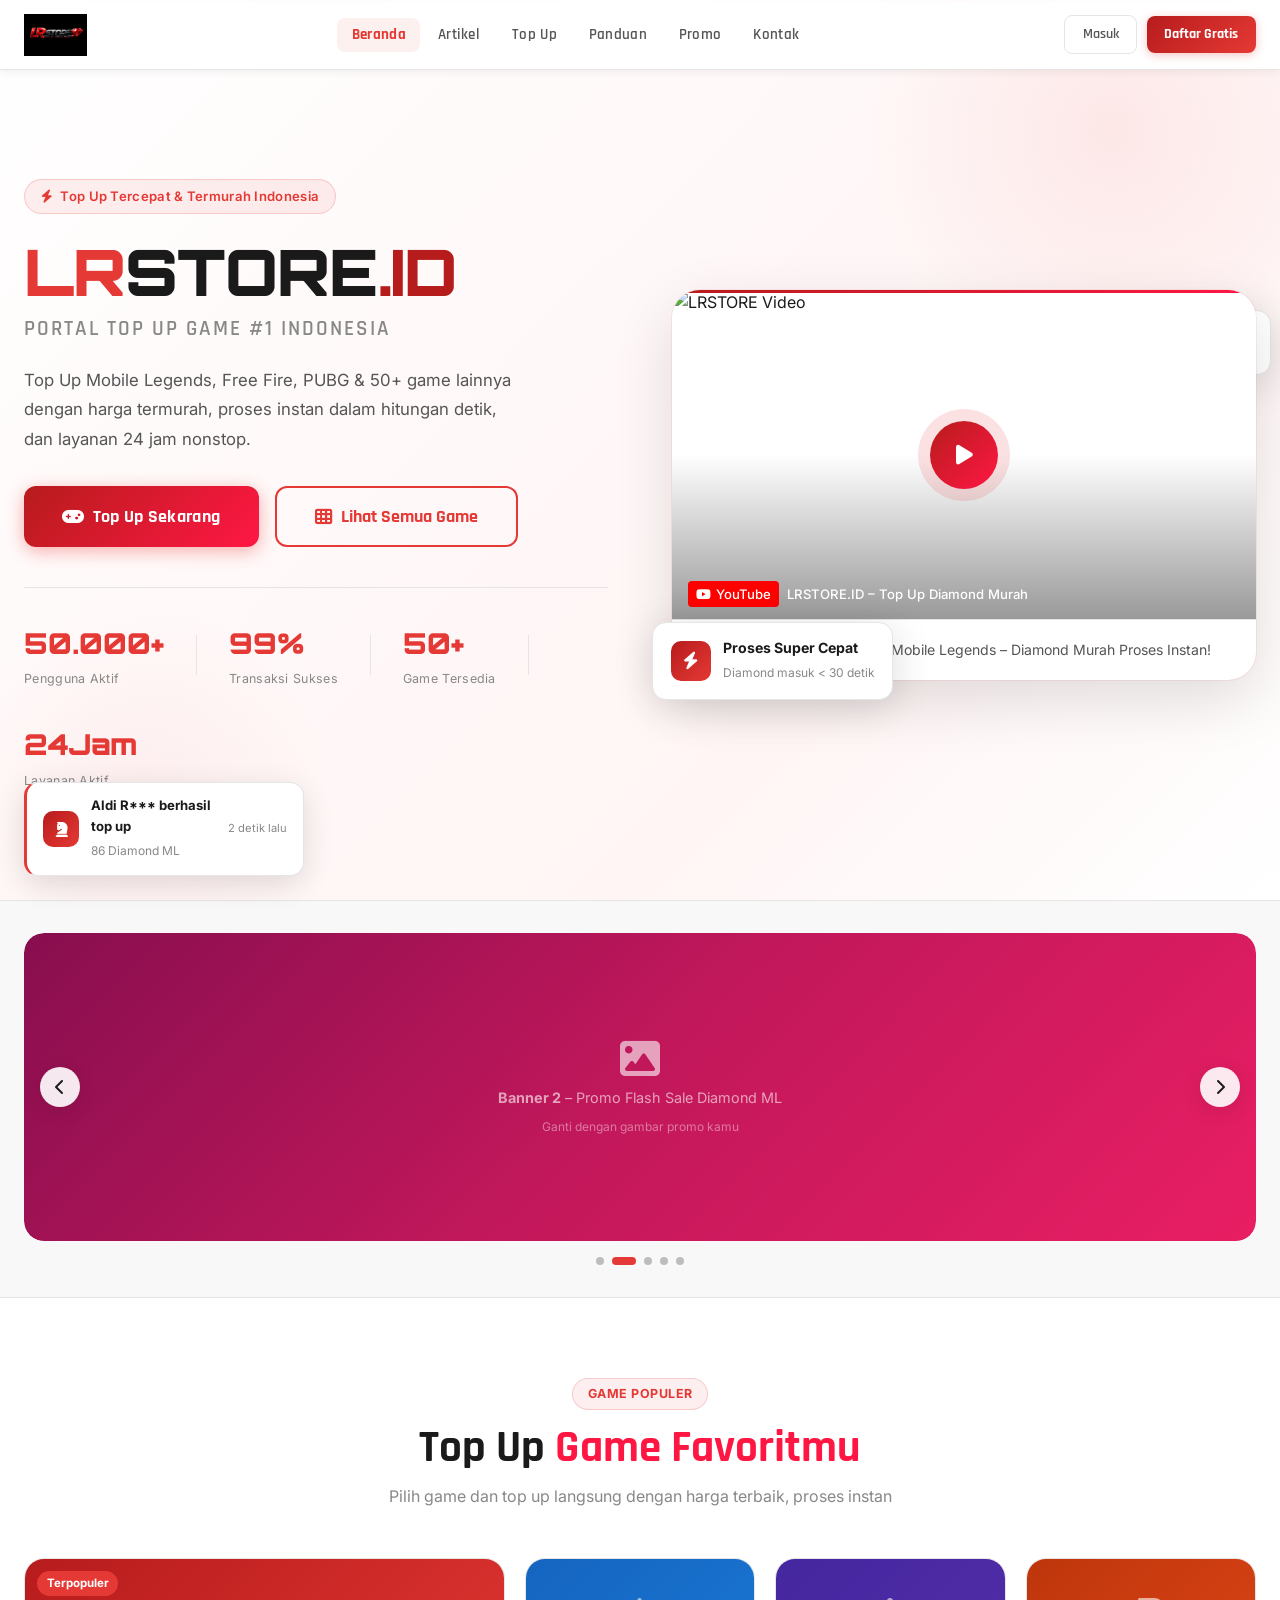
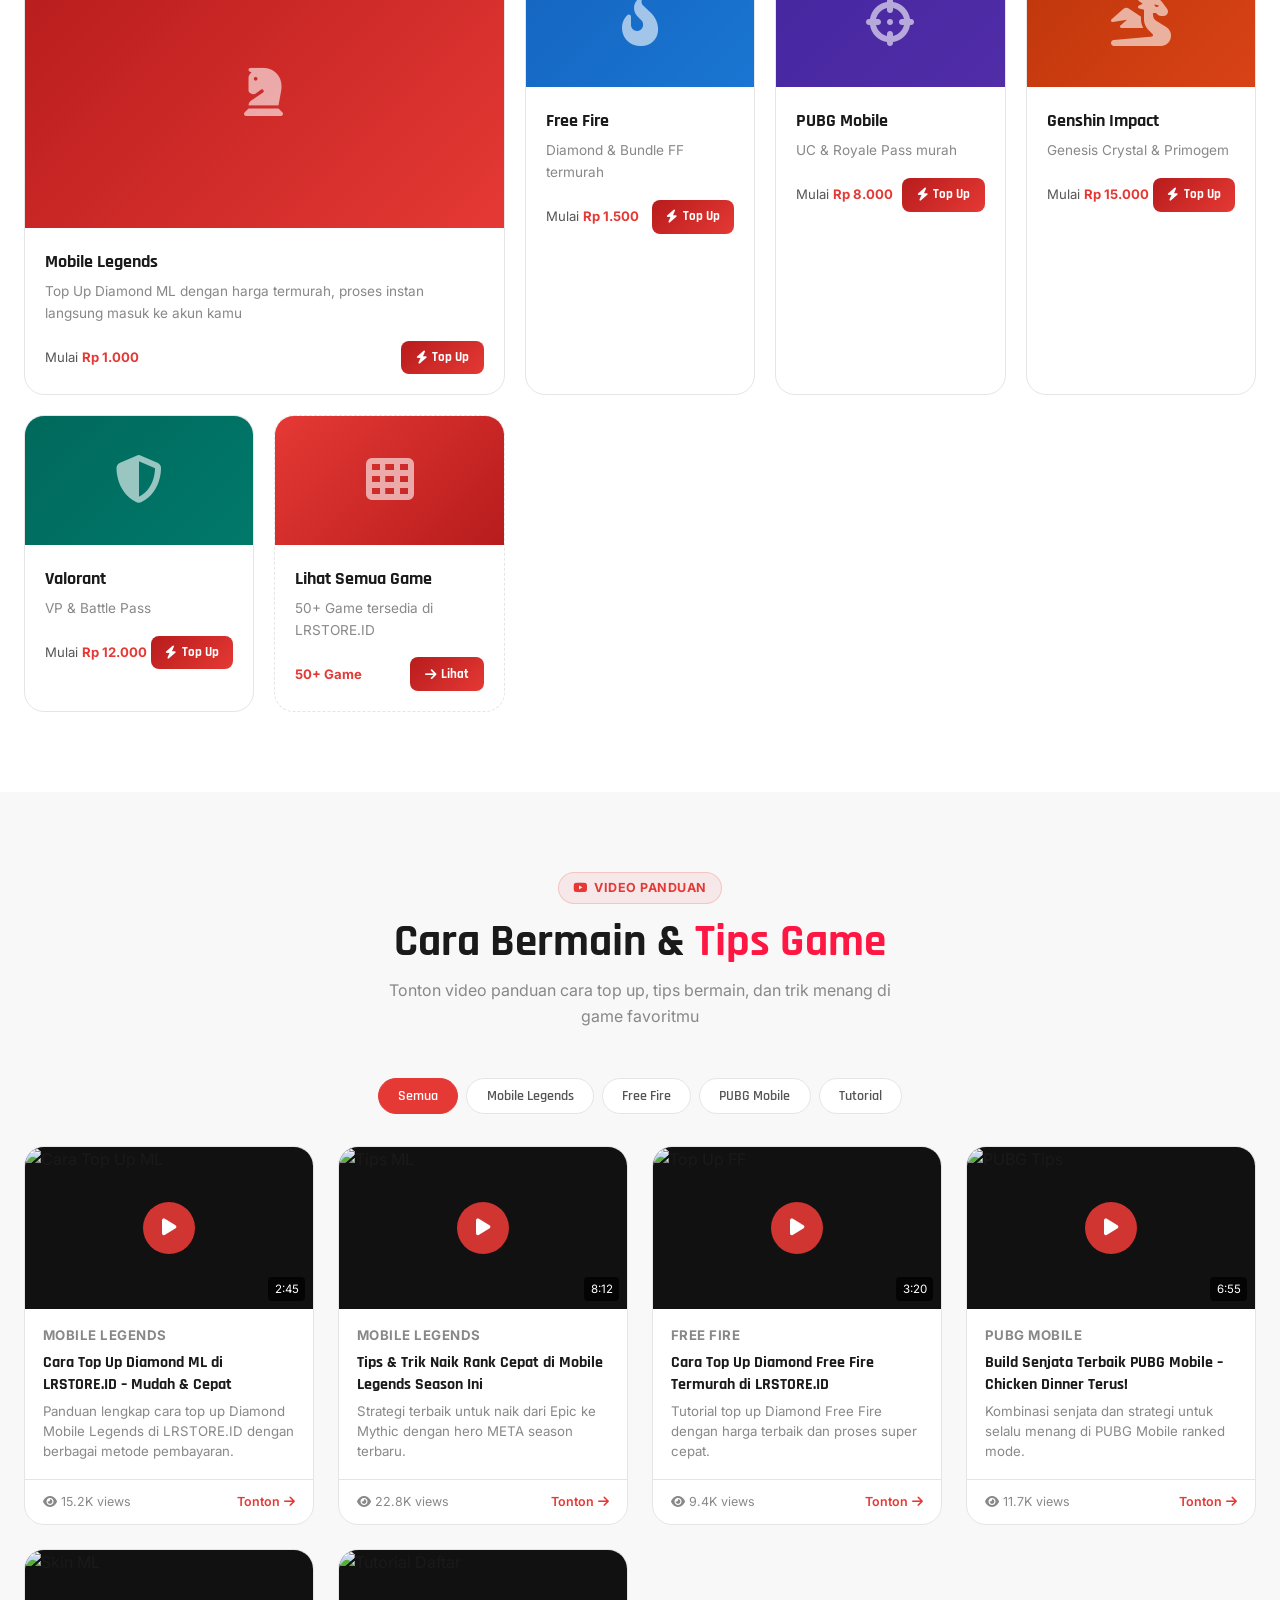
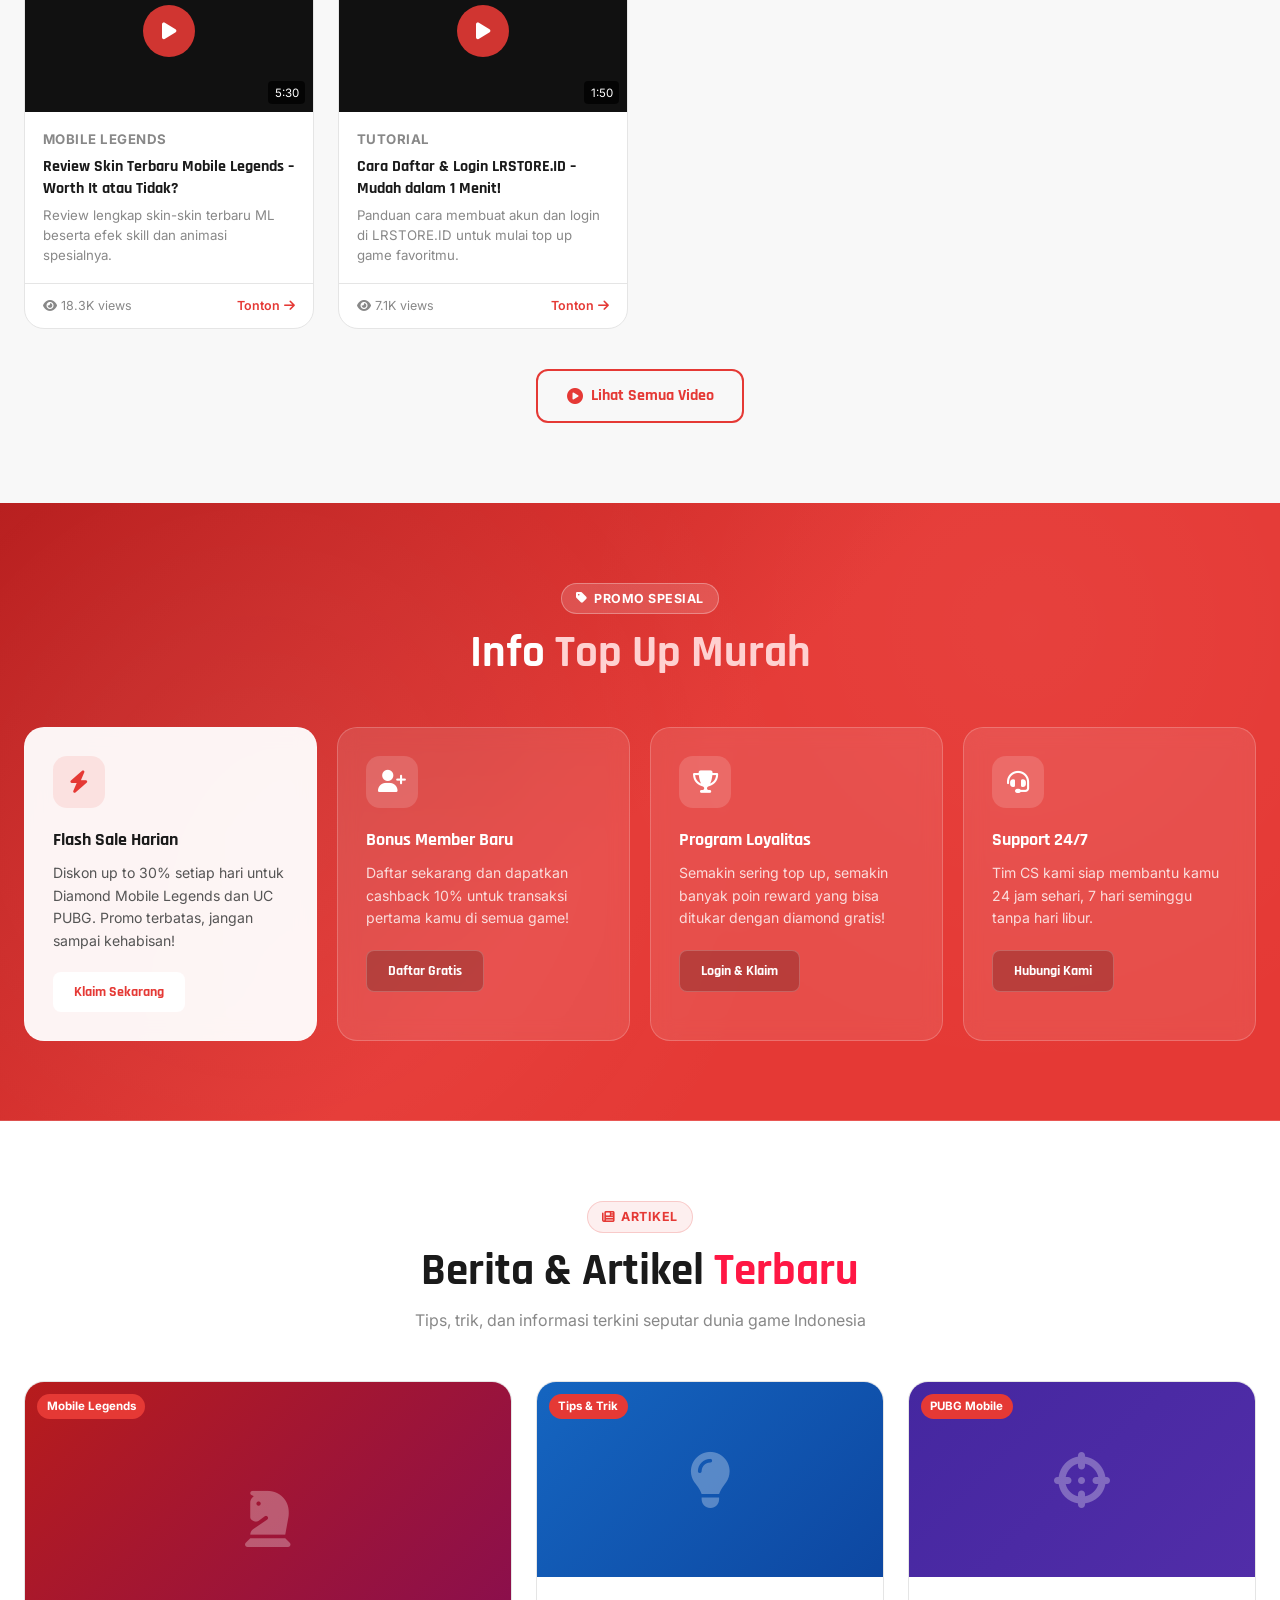
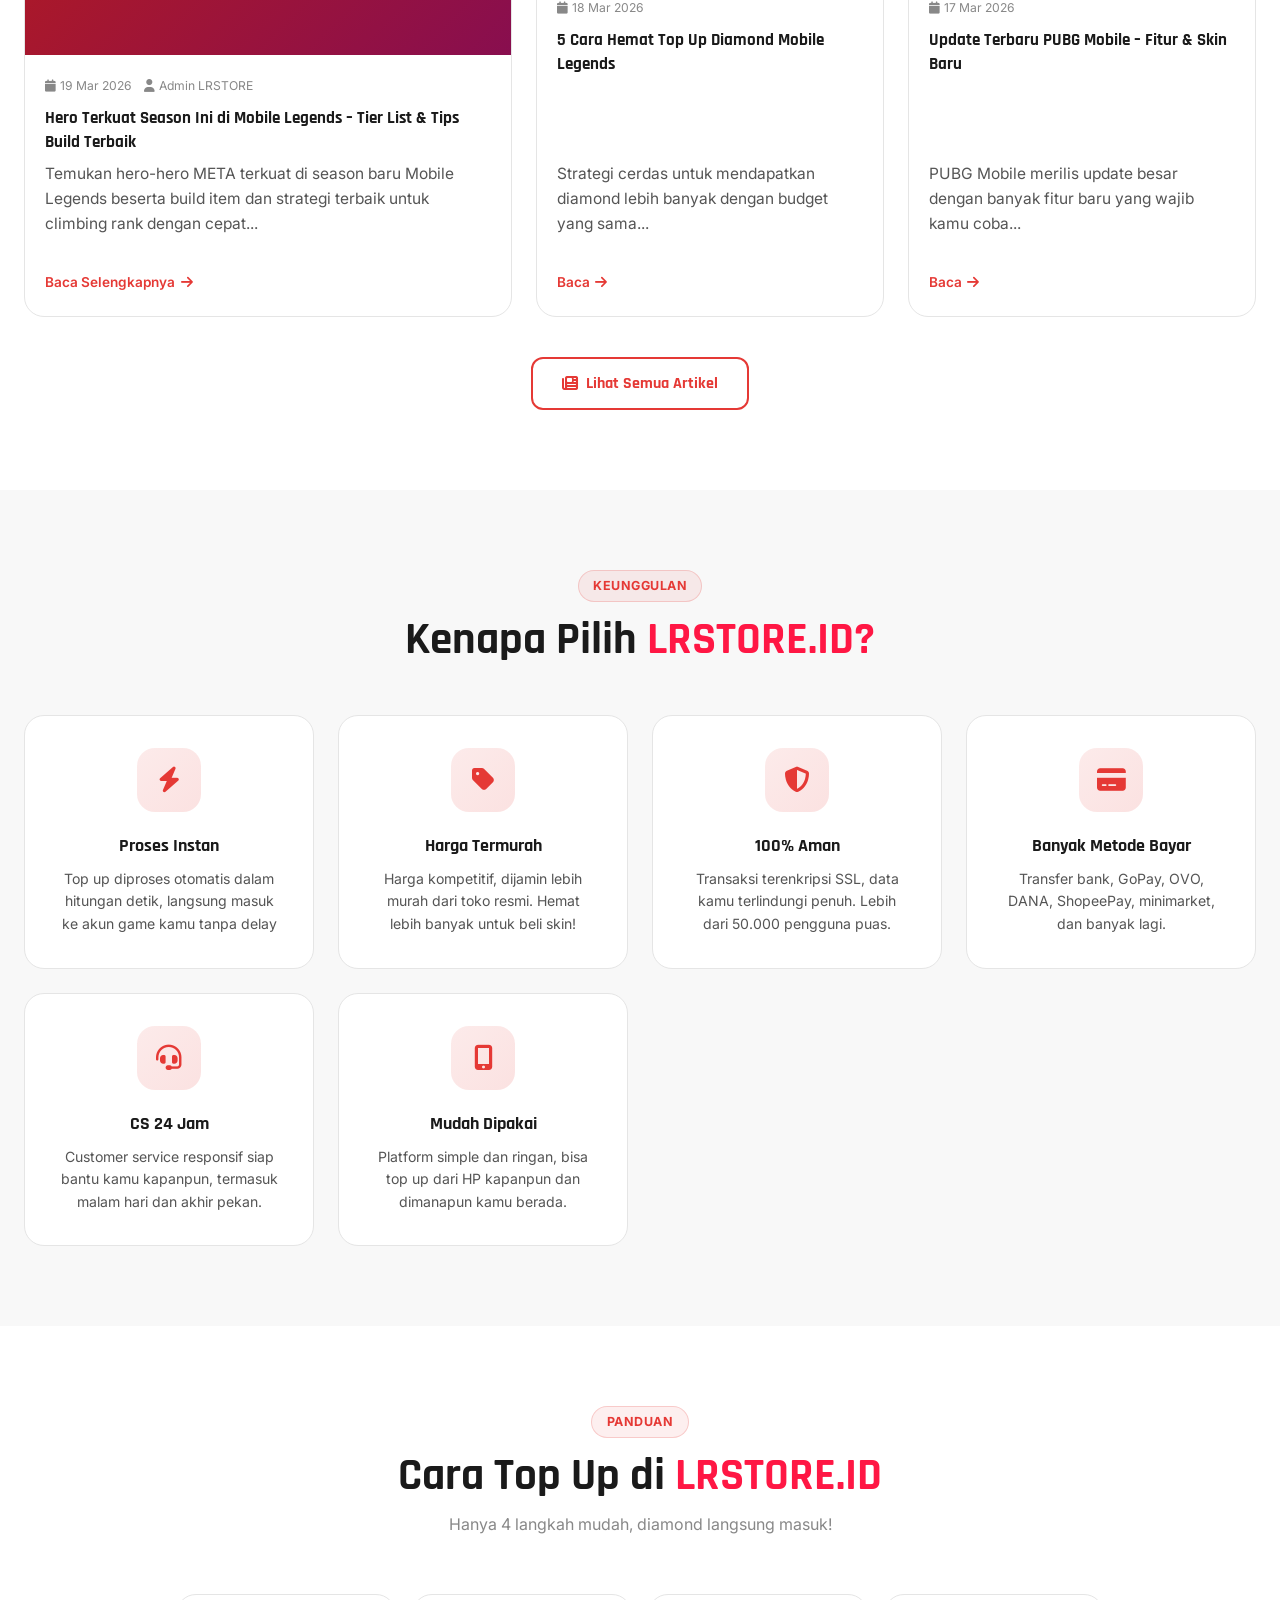
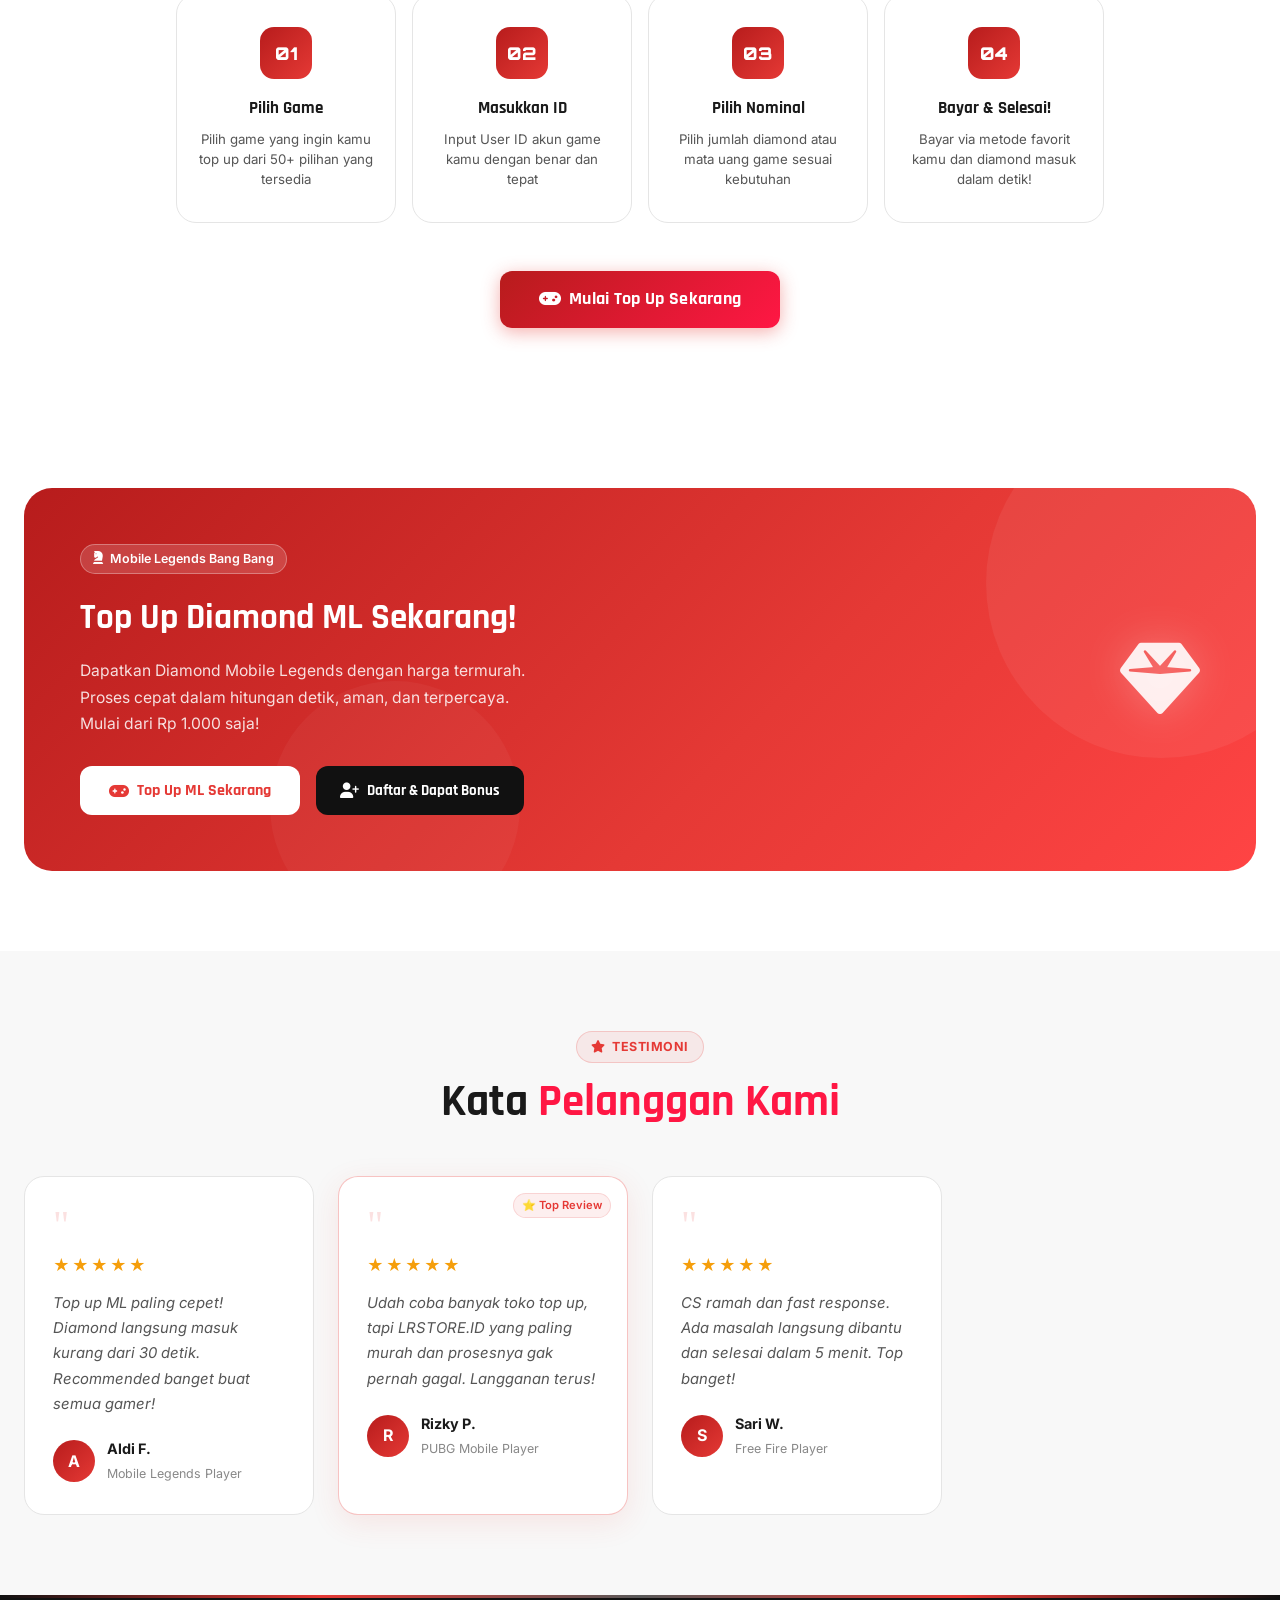
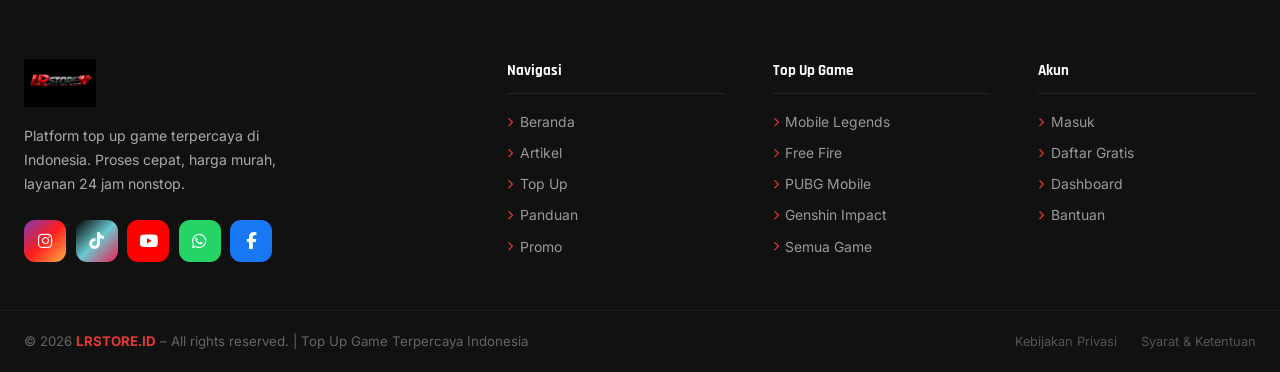
==== index.html @ e0db0e8f "Add files via upload" ====
<!DOCTYPE html>
<html lang="id">
<head>
<meta charset="UTF-8"/><meta name="viewport" content="width=device-width,initial-scale=1.0"/>
<title>LRSTORE.ID – Top Up Game Murah, Cepat & Terpercaya di Indonesia</title>
<meta name="description" content="LRSTORE.ID – Top Up Mobile Legends Diamond, Free Fire, PUBG Mobile harga termurah, proses instan 24 jam. Diamond ML mulai Rp 1.000!"/>
<meta name="keywords" content="top up game murah,top up mobile legends,diamond ml murah,lrstore.id,top up free fire,top up pubg"/>
<meta name="robots" content="index,follow"/>
<meta name="google-site-verification" content="google8bbe72a6cab720d9"/>
<meta property="og:title" content="LRSTORE.ID – Top Up Game Murah"/>
<meta property="og:description" content="Top Up Mobile Legends, Free Fire, PUBG Mobile harga termurah. Proses instan 24 jam!"/>
<meta property="og:image" content="assets/logo.png"/>
<link rel="icon" href="assets/logo.png"/>
<link rel="sitemap" type="application/xml" href="sitemap.xml"/>
<link rel="preconnect" href="https://fonts.googleapis.com"/>
<link rel="preconnect" href="https://fonts.gstatic.com" crossorigin/>
<link href="https://fonts.googleapis.com/css2?family=Rajdhani:wght@400;500;600;700&family=Orbitron:wght@400;700;900&family=Inter:wght@300;400;500;600&display=swap" rel="stylesheet"/>
<link rel="stylesheet" href="https://cdnjs.cloudflare.com/ajax/libs/font-awesome/6.5.0/css/all.min.css"/>
<link rel="stylesheet" href="css/style.css"/>
</head>
<body>

<!-- ===== NAVBAR ===== -->
<nav class="navbar" id="navbar">
<div class="nav-inner">
  <a href="index.html" class="nav-logo"><img src="assets/logo.png" alt="LRSTORE.ID"/></a>
  <ul class="nav-menu" id="navMenu">
    <li><a href="index.html" class="nav-link active">Beranda</a></li>
    <li><a href="artikel.html" class="nav-link">Artikel</a></li>
    <li><a href="topup.html" class="nav-link">Top Up</a></li>
    <li><a href="panduan.html" class="nav-link">Panduan</a></li>
    <li><a href="#promo" class="nav-link">Promo</a></li>
    <li><a href="#kontak" class="nav-link">Kontak</a></li>
  </ul>
  <div class="nav-actions">
    <a href="https://lrstore.id/id/sign-in" target="_blank" class="btn-nav-login">Masuk</a>
    <a href="https://lrstore.id/id/sign-up" target="_blank" class="btn-nav-reg">Daftar Gratis</a>
  </div>
  <button class="hamburger" id="hamburger" aria-label="Menu"><span></span><span></span><span></span></button>
</div>
</nav>

<!-- ===== HERO ===== -->
<section class="hero" id="hero">
<div class="hero-decor">
  <div class="hero-decor-circle1"></div>
  <div class="hero-decor-circle2"></div>
  <div class="hero-decor-line"></div>
  <div id="heroParticles" style="position:absolute;inset:0;pointer-events:none"></div>
</div>
<div class="hero-grid">
  <div class="hero-content">
    <div class="hero-badge"><i class="fas fa-bolt"></i> Top Up Tercepat & Termurah Indonesia</div>
    <h1 class="hero-title">
      <span class="brand-red">LR</span>STORE<span class="brand-dot">.ID</span>
    </h1>
    <p class="hero-subtitle">PORTAL TOP UP GAME #1 INDONESIA</p>
    <p class="hero-desc">Top Up Mobile Legends, Free Fire, PUBG & 50+ game lainnya dengan harga termurah, proses instan dalam hitungan detik, dan layanan 24 jam nonstop.</p>
    <div class="hero-cta">
      <a href="https://lrstore.id/id/mobile-legends" target="_blank" class="btn-red lg"><i class="fas fa-gamepad"></i> Top Up Sekarang</a>
      <a href="topup.html" class="btn-outline-red lg"><i class="fas fa-th"></i> Lihat Semua Game</a>
    </div>
    <div class="hero-stats">
      <div class="stat-item">
        <div><span class="stat-num" data-count="50000">0</span><span class="stat-suf">+</span></div>
        <span class="stat-label">Pengguna Aktif</span>
      </div>
      <div class="stat-div"></div>
      <div class="stat-item">
        <div><span class="stat-num" data-count="99">0</span><span class="stat-suf">%</span></div>
        <span class="stat-label">Transaksi Sukses</span>
      </div>
      <div class="stat-div"></div>
      <div class="stat-item">
        <div><span class="stat-num" data-count="50">0</span><span class="stat-suf">+</span></div>
        <span class="stat-label">Game Tersedia</span>
      </div>
      <div class="stat-div"></div>
      <div class="stat-item">
        <div><span class="stat-num" data-count="24">0</span><span class="stat-suf">Jam</span></div>
        <span class="stat-label">Layanan Aktif</span>
      </div>
    </div>
  </div>
  <div class="hero-visual">
    <div class="hero-float-card2">
      <div class="hfc2-dot"></div>
      <div class="hfc2-text">Server Online <span>Proses Instan</span></div>
    </div>
    <div class="video-card">
      <div class="video-wrap">
        <div id="heroVideoThumb" onclick="playHeroVideo()" style="position:relative;width:100%;height:100%">
          <img src="https://img.youtube.com/vi/fSYM86QaZZY/maxresdefault.jpg" alt="LRSTORE Video" style="width:100%;height:100%;object-fit:cover"/>
          <div class="video-overlay"></div>
          <div class="play-btn"><i class="fas fa-play"></i></div>
          <div class="video-bottom-bar">
            <span class="video-yt-badge"><i class="fab fa-youtube"></i> YouTube</span>
            <span>LRSTORE.ID – Top Up Diamond Murah</span>
          </div>
        </div>
        <div id="heroVideoFrame" style="display:none"></div>
      </div>
      <div class="video-meta">
        <span class="video-game-tag"><i class="fas fa-fire"></i> Highlight</span>
        <p>Promo Top Up Mobile Legends – Diamond Murah Proses Instan!</p>
      </div>
    </div>
    <div class="hero-float-card">
      <div class="hfc-icon"><i class="fas fa-bolt"></i></div>
      <div class="hfc-text"><strong>Proses Super Cepat</strong><span>Diamond masuk &lt; 30 detik</span></div>
    </div>
  </div>
</div>
</section>

<!-- ===== BANNER SLIDER ===== -->
<section class="banner-slider-section">
<div class="container">
  <div class="banner-slider" style="position:relative">
    <div class="banner-track" id="bannerTrack">
      <div class="banner-slide" style="background:linear-gradient(135deg,#b71c1c,#e53935,#ff5252)">
        <div class="banner-placeholder">
          <i class="fas fa-image"></i>
          <p><strong>Banner 1</strong> – Letakkan file banner1.jpg di folder assets/</p>
          <small>Contoh: &lt;img src="assets/banner1.jpg" class="banner-slide-img"&gt;</small>
        </div>
      </div>
      <div class="banner-slide" style="background:linear-gradient(135deg,#880e4f,#c2185b,#e91e63)">
        <div class="banner-placeholder">
          <i class="fas fa-image"></i>
          <p><strong>Banner 2</strong> – Promo Flash Sale Diamond ML</p>
          <small>Ganti dengan gambar promo kamu</small>
        </div>
      </div>
      <div class="banner-slide" style="background:linear-gradient(135deg,#4a148c,#7b1fa2)">
        <div class="banner-placeholder">
          <i class="fas fa-image"></i>
          <p><strong>Banner 3</strong> – Event Special PUBG Mobile</p>
          <small>Ganti dengan gambar event kamu</small>
        </div>
      </div>
      <div class="banner-slide" style="background:linear-gradient(135deg,#bf360c,#e64a19)">
        <div class="banner-placeholder">
          <i class="fas fa-image"></i>
          <p><strong>Banner 4</strong> – Top Up Free Fire Murah</p>
          <small>Ganti dengan gambar banner kamu</small>
        </div>
      </div>
      <div class="banner-slide" style="background:linear-gradient(135deg,#1a237e,#283593)">
        <div class="banner-placeholder">
          <i class="fas fa-image"></i>
          <p><strong>Banner 5</strong> – Bonus Member Baru</p>
          <small>Ganti dengan gambar banner kamu</small>
        </div>
      </div>
    </div>
    <button class="banner-arrow prev" id="bannerPrev"><i class="fas fa-chevron-left"></i></button>
    <button class="banner-arrow next" id="bannerNext"><i class="fas fa-chevron-right"></i></button>
  </div>
  <div class="banner-dots">
    <div class="banner-dot active"></div>
    <div class="banner-dot"></div>
    <div class="banner-dot"></div>
    <div class="banner-dot"></div>
    <div class="banner-dot"></div>
  </div>
</div>
</section>

<!-- ===== GAMES ===== -->
<section class="games-section" id="games">
<div class="container">
  <div class="section-header">
    <span class="section-tag">Game Populer</span>
    <h2 class="section-title">Top Up <span class="red-text">Game Favoritmu</span></h2>
    <p class="section-desc">Pilih game dan top up langsung dengan harga terbaik, proses instan</p>
  </div>
  <div class="games-grid">
    <a href="https://lrstore.id/id/mobile-legends" target="_blank" class="game-card featured reveal">
      <div class="gc-img" style="background:linear-gradient(135deg,#b71c1c,#e53935)"><div class="gc-icon"><i class="fas fa-chess-knight"></i></div><div class="gc-badge">Terpopuler</div></div>
      <div class="gc-body"><h3>Mobile Legends</h3><p>Top Up Diamond ML dengan harga termurah, proses instan langsung masuk ke akun kamu</p>
      <div class="gc-cta"><span class="gc-price">Mulai <strong>Rp 1.000</strong></span><span class="gc-btn"><i class="fas fa-bolt"></i> Top Up</span></div></div>
    </a>
    <a href="https://lrstore.id/id" target="_blank" class="game-card reveal">
      <div class="gc-img" style="background:linear-gradient(135deg,#1565c0,#1976d2)"><div class="gc-icon"><i class="fas fa-fire-flame-curved"></i></div></div>
      <div class="gc-body"><h3>Free Fire</h3><p>Diamond & Bundle FF termurah</p>
      <div class="gc-cta"><span class="gc-price">Mulai <strong>Rp 1.500</strong></span><span class="gc-btn"><i class="fas fa-bolt"></i> Top Up</span></div></div>
    </a>
    <a href="https://lrstore.id/id" target="_blank" class="game-card reveal">
      <div class="gc-img" style="background:linear-gradient(135deg,#4527a0,#512da8)"><div class="gc-icon"><i class="fas fa-crosshairs"></i></div></div>
      <div class="gc-body"><h3>PUBG Mobile</h3><p>UC & Royale Pass murah</p>
      <div class="gc-cta"><span class="gc-price">Mulai <strong>Rp 8.000</strong></span><span class="gc-btn"><i class="fas fa-bolt"></i> Top Up</span></div></div>
    </a>
    <a href="https://lrstore.id/id" target="_blank" class="game-card reveal">
      <div class="gc-img" style="background:linear-gradient(135deg,#bf360c,#d84315)"><div class="gc-icon"><i class="fas fa-dragon"></i></div></div>
      <div class="gc-body"><h3>Genshin Impact</h3><p>Genesis Crystal & Primogem</p>
      <div class="gc-cta"><span class="gc-price">Mulai <strong>Rp 15.000</strong></span><span class="gc-btn"><i class="fas fa-bolt"></i> Top Up</span></div></div>
    </a>
    <a href="https://lrstore.id/id" target="_blank" class="game-card reveal">
      <div class="gc-img" style="background:linear-gradient(135deg,#00695c,#00796b)"><div class="gc-icon"><i class="fas fa-shield-halved"></i></div></div>
      <div class="gc-body"><h3>Valorant</h3><p>VP & Battle Pass</p>
      <div class="gc-cta"><span class="gc-price">Mulai <strong>Rp 12.000</strong></span><span class="gc-btn"><i class="fas fa-bolt"></i> Top Up</span></div></div>
    </a>
    <a href="topup.html" class="game-card reveal" style="border-style:dashed">
      <div class="gc-img" style="background:linear-gradient(135deg,#e53935,#b71c1c)"><div class="gc-icon"><i class="fas fa-th"></i></div></div>
      <div class="gc-body"><h3>Lihat Semua Game</h3><p>50+ Game tersedia di LRSTORE.ID</p>
      <div class="gc-cta"><span class="gc-price"><strong>50+ Game</strong></span><span class="gc-btn"><i class="fas fa-arrow-right"></i> Lihat</span></div></div>
    </a>
  </div>
</div>
</section>

<!-- ===== VIDEO GUIDES ===== -->
<section class="guides-section" id="panduan">
<div class="container">
  <div class="section-header">
    <span class="section-tag"><i class="fab fa-youtube"></i> Video Panduan</span>
    <h2 class="section-title">Cara Bermain & <span class="red-text">Tips Game</span></h2>
    <p class="section-desc">Tonton video panduan cara top up, tips bermain, dan trik menang di game favoritmu</p>
  </div>
  <div class="guides-tabs">
    <button class="guide-tab active" data-filter="all">Semua</button>
    <button class="guide-tab" data-filter="Mobile Legends">Mobile Legends</button>
    <button class="guide-tab" data-filter="Free Fire">Free Fire</button>
    <button class="guide-tab" data-filter="PUBG Mobile">PUBG Mobile</button>
    <button class="guide-tab" data-filter="Tutorial">Tutorial</button>
  </div>
  <div class="guides-grid">
    <div class="guide-card reveal" data-game="Mobile Legends" data-videoid="fSYM86QaZZY">
      <div class="guide-video" onclick="playGuideVideo(this)">
        <img class="guide-thumb" src="https://img.youtube.com/vi/fSYM86QaZZY/hqdefault.jpg" alt="Cara Top Up ML"/>
        <div class="guide-play"><i class="fas fa-play"></i></div>
        <span class="guide-duration">2:45</span>
      </div>
      <div class="guide-body"><p class="guide-cat">Mobile Legends</p><h4>Cara Top Up Diamond ML di LRSTORE.ID – Mudah & Cepat</h4><p>Panduan lengkap cara top up Diamond Mobile Legends di LRSTORE.ID dengan berbagai metode pembayaran.</p></div>
      <div class="guide-footer"><span class="guide-views"><i class="fas fa-eye"></i> 15.2K views</span><span class="guide-watch">Tonton <i class="fas fa-arrow-right"></i></span></div>
    </div>
    <div class="guide-card reveal" data-game="Mobile Legends" data-videoid="fSYM86QaZZY">
      <div class="guide-video" onclick="playGuideVideo(this)">
        <img class="guide-thumb" src="https://img.youtube.com/vi/fSYM86QaZZY/hqdefault.jpg" alt="Tips ML"/>
        <div class="guide-play"><i class="fas fa-play"></i></div>
        <span class="guide-duration">8:12</span>
      </div>
      <div class="guide-body"><p class="guide-cat">Mobile Legends</p><h4>Tips & Trik Naik Rank Cepat di Mobile Legends Season Ini</h4><p>Strategi terbaik untuk naik dari Epic ke Mythic dengan hero META season terbaru.</p></div>
      <div class="guide-footer"><span class="guide-views"><i class="fas fa-eye"></i> 22.8K views</span><span class="guide-watch">Tonton <i class="fas fa-arrow-right"></i></span></div>
    </div>
    <div class="guide-card reveal" data-game="Free Fire" data-videoid="fSYM86QaZZY">
      <div class="guide-video" onclick="playGuideVideo(this)">
        <img class="guide-thumb" src="https://img.youtube.com/vi/fSYM86QaZZY/hqdefault.jpg" alt="Top Up FF"/>
        <div class="guide-play"><i class="fas fa-play"></i></div>
        <span class="guide-duration">3:20</span>
      </div>
      <div class="guide-body"><p class="guide-cat">Free Fire</p><h4>Cara Top Up Diamond Free Fire Termurah di LRSTORE.ID</h4><p>Tutorial top up Diamond Free Fire dengan harga terbaik dan proses super cepat.</p></div>
      <div class="guide-footer"><span class="guide-views"><i class="fas fa-eye"></i> 9.4K views</span><span class="guide-watch">Tonton <i class="fas fa-arrow-right"></i></span></div>
    </div>
    <div class="guide-card reveal" data-game="PUBG Mobile" data-videoid="fSYM86QaZZY">
      <div class="guide-video" onclick="playGuideVideo(this)">
        <img class="guide-thumb" src="https://img.youtube.com/vi/fSYM86QaZZY/hqdefault.jpg" alt="PUBG Tips"/>
        <div class="guide-play"><i class="fas fa-play"></i></div>
        <span class="guide-duration">6:55</span>
      </div>
      <div class="guide-body"><p class="guide-cat">PUBG Mobile</p><h4>Build Senjata Terbaik PUBG Mobile – Chicken Dinner Terus!</h4><p>Kombinasi senjata dan strategi untuk selalu menang di PUBG Mobile ranked mode.</p></div>
      <div class="guide-footer"><span class="guide-views"><i class="fas fa-eye"></i> 11.7K views</span><span class="guide-watch">Tonton <i class="fas fa-arrow-right"></i></span></div>
    </div>
    <div class="guide-card reveal" data-game="Mobile Legends" data-videoid="fSYM86QaZZY">
      <div class="guide-video" onclick="playGuideVideo(this)">
        <img class="guide-thumb" src="https://img.youtube.com/vi/fSYM86QaZZY/hqdefault.jpg" alt="Skin ML"/>
        <div class="guide-play"><i class="fas fa-play"></i></div>
        <span class="guide-duration">5:30</span>
      </div>
      <div class="guide-body"><p class="guide-cat">Mobile Legends</p><h4>Review Skin Terbaru Mobile Legends – Worth It atau Tidak?</h4><p>Review lengkap skin-skin terbaru ML beserta efek skill dan animasi spesialnya.</p></div>
      <div class="guide-footer"><span class="guide-views"><i class="fas fa-eye"></i> 18.3K views</span><span class="guide-watch">Tonton <i class="fas fa-arrow-right"></i></span></div>
    </div>
    <div class="guide-card reveal" data-game="Tutorial" data-videoid="fSYM86QaZZY">
      <div class="guide-video" onclick="playGuideVideo(this)">
        <img class="guide-thumb" src="https://img.youtube.com/vi/fSYM86QaZZY/hqdefault.jpg" alt="Tutorial Daftar"/>
        <div class="guide-play"><i class="fas fa-play"></i></div>
        <span class="guide-duration">1:50</span>
      </div>
      <div class="guide-body"><p class="guide-cat">Tutorial</p><h4>Cara Daftar & Login LRSTORE.ID – Mudah dalam 1 Menit!</h4><p>Panduan cara membuat akun dan login di LRSTORE.ID untuk mulai top up game favoritmu.</p></div>
      <div class="guide-footer"><span class="guide-views"><i class="fas fa-eye"></i> 7.1K views</span><span class="guide-watch">Tonton <i class="fas fa-arrow-right"></i></span></div>
    </div>
  </div>
  <div class="text-center" style="margin-top:2.5rem">
    <a href="panduan.html" class="btn-outline-red"><i class="fas fa-play-circle"></i> Lihat Semua Video</a>
  </div>
</div>
</section>

<!-- ===== PROMO ===== -->
<section class="promo-section" id="promo">
<div class="container">
  <div class="section-header">
    <span class="section-tag" style="background:rgba(255,255,255,.15);border-color:rgba(255,255,255,.3);color:#fff"><i class="fas fa-tag"></i> Promo Spesial</span>
    <h2 class="section-title" style="color:#fff">Info <span style="color:#ffd0d0">Top Up Murah</span></h2>
  </div>
  <div class="promo-grid">
    <div class="promo-card highlight reveal">
      <div class="promo-icon"><i class="fas fa-bolt"></i></div>
      <h3>Flash Sale Harian</h3>
      <p>Diskon up to 30% setiap hari untuk Diamond Mobile Legends dan UC PUBG. Promo terbatas, jangan sampai kehabisan!</p>
      <a href="https://lrstore.id/id" target="_blank" class="btn-promo">Klaim Sekarang</a>
    </div>
    <div class="promo-card reveal">
      <div class="promo-icon"><i class="fas fa-user-plus"></i></div>
      <h3>Bonus Member Baru</h3>
      <p>Daftar sekarang dan dapatkan cashback 10% untuk transaksi pertama kamu di semua game!</p>
      <a href="https://lrstore.id/id/sign-up" target="_blank" class="btn-promo dark">Daftar Gratis</a>
    </div>
    <div class="promo-card reveal">
      <div class="promo-icon"><i class="fas fa-trophy"></i></div>
      <h3>Program Loyalitas</h3>
      <p>Semakin sering top up, semakin banyak poin reward yang bisa ditukar dengan diamond gratis!</p>
      <a href="https://lrstore.id/id/sign-in" target="_blank" class="btn-promo dark">Login & Klaim</a>
    </div>
    <div class="promo-card reveal">
      <div class="promo-icon"><i class="fas fa-headset"></i></div>
      <h3>Support 24/7</h3>
      <p>Tim CS kami siap membantu kamu 24 jam sehari, 7 hari seminggu tanpa hari libur.</p>
      <a href="#kontak" class="btn-promo dark">Hubungi Kami</a>
    </div>
  </div>
</div>
</section>

<!-- ===== ARTIKEL ===== -->
<section class="artikel-section" id="artikel">
<div class="container">
  <div class="section-header">
    <span class="section-tag"><i class="fas fa-newspaper"></i> Artikel</span>
    <h2 class="section-title">Berita & Artikel <span class="red-text">Terbaru</span></h2>
    <p class="section-desc">Tips, trik, dan informasi terkini seputar dunia game Indonesia</p>
  </div>
  <div class="artikel-grid">
    <a href="artikel-detail.html" class="art-card reveal">
      <div class="art-img" style="background:linear-gradient(135deg,#b71c1c,#880e4f)"><div class="art-img-ph"><i class="fas fa-chess-knight"></i></div><div class="art-cat">Mobile Legends</div></div>
      <div class="art-body">
        <div class="art-meta"><span><i class="fas fa-calendar"></i> 19 Mar 2026</span><span><i class="fas fa-user"></i> Admin LRSTORE</span></div>
        <h3>Hero Terkuat Season Ini di Mobile Legends – Tier List & Tips Build Terbaik</h3>
        <p>Temukan hero-hero META terkuat di season baru Mobile Legends beserta build item dan strategi terbaik untuk climbing rank dengan cepat...</p>
        <span class="art-read">Baca Selengkapnya <i class="fas fa-arrow-right"></i></span>
      </div>
    </a>
    <a href="artikel-detail.html" class="art-card reveal">
      <div class="art-img" style="background:linear-gradient(135deg,#1565c0,#0d47a1)"><div class="art-img-ph"><i class="fas fa-lightbulb"></i></div><div class="art-cat">Tips & Trik</div></div>
      <div class="art-body">
        <div class="art-meta"><span><i class="fas fa-calendar"></i> 18 Mar 2026</span></div>
        <h3>5 Cara Hemat Top Up Diamond Mobile Legends</h3>
        <p>Strategi cerdas untuk mendapatkan diamond lebih banyak dengan budget yang sama...</p>
        <span class="art-read">Baca <i class="fas fa-arrow-right"></i></span>
      </div>
    </a>
    <a href="artikel-detail.html" class="art-card reveal">
      <div class="art-img" style="background:linear-gradient(135deg,#4527a0,#512da8)"><div class="art-img-ph"><i class="fas fa-crosshairs"></i></div><div class="art-cat">PUBG Mobile</div></div>
      <div class="art-body">
        <div class="art-meta"><span><i class="fas fa-calendar"></i> 17 Mar 2026</span></div>
        <h3>Update Terbaru PUBG Mobile – Fitur & Skin Baru</h3>
        <p>PUBG Mobile merilis update besar dengan banyak fitur baru yang wajib kamu coba...</p>
        <span class="art-read">Baca <i class="fas fa-arrow-right"></i></span>
      </div>
    </a>
  </div>
  <div class="text-center" style="margin-top:2.5rem">
    <a href="artikel.html" class="btn-outline-red"><i class="fas fa-newspaper"></i> Lihat Semua Artikel</a>
  </div>
</div>
</section>

<!-- ===== WHY US ===== -->
<section class="why-section">
<div class="container">
  <div class="section-header">
    <span class="section-tag">Keunggulan</span>
    <h2 class="section-title">Kenapa Pilih <span class="red-text">LRSTORE.ID?</span></h2>
  </div>
  <div class="why-grid">
    <div class="why-card reveal"><div class="why-icon"><i class="fas fa-bolt"></i></div><h3>Proses Instan</h3><p>Top up diproses otomatis dalam hitungan detik, langsung masuk ke akun game kamu tanpa delay</p></div>
    <div class="why-card reveal"><div class="why-icon"><i class="fas fa-tag"></i></div><h3>Harga Termurah</h3><p>Harga kompetitif, dijamin lebih murah dari toko resmi. Hemat lebih banyak untuk beli skin!</p></div>
    <div class="why-card reveal"><div class="why-icon"><i class="fas fa-shield-halved"></i></div><h3>100% Aman</h3><p>Transaksi terenkripsi SSL, data kamu terlindungi penuh. Lebih dari 50.000 pengguna puas.</p></div>
    <div class="why-card reveal"><div class="why-icon"><i class="fas fa-credit-card"></i></div><h3>Banyak Metode Bayar</h3><p>Transfer bank, GoPay, OVO, DANA, ShopeePay, minimarket, dan banyak lagi.</p></div>
    <div class="why-card reveal"><div class="why-icon"><i class="fas fa-headset"></i></div><h3>CS 24 Jam</h3><p>Customer service responsif siap bantu kamu kapanpun, termasuk malam hari dan akhir pekan.</p></div>
    <div class="why-card reveal"><div class="why-icon"><i class="fas fa-mobile-alt"></i></div><h3>Mudah Dipakai</h3><p>Platform simple dan ringan, bisa top up dari HP kapanpun dan dimanapun kamu berada.</p></div>
  </div>
</div>
</section>

<!-- ===== CARA TOP UP ===== -->
<section class="cara-section">
<div class="container">
  <div class="section-header">
    <span class="section-tag">Panduan</span>
    <h2 class="section-title">Cara Top Up di <span class="red-text">LRSTORE.ID</span></h2>
    <p class="section-desc">Hanya 4 langkah mudah, diamond langsung masuk!</p>
  </div>
  <div class="cara-steps">
    <div class="cara-step reveal"><div class="step-num">01</div><h3>Pilih Game</h3><p>Pilih game yang ingin kamu top up dari 50+ pilihan yang tersedia</p></div>
    <div class="cara-step reveal"><div class="step-num">02</div><h3>Masukkan ID</h3><p>Input User ID akun game kamu dengan benar dan tepat</p></div>
    <div class="cara-step reveal"><div class="step-num">03</div><h3>Pilih Nominal</h3><p>Pilih jumlah diamond atau mata uang game sesuai kebutuhan</p></div>
    <div class="cara-step reveal"><div class="step-num">04</div><h3>Bayar & Selesai!</h3><p>Bayar via metode favorit kamu dan diamond masuk dalam detik!</p></div>
  </div>
  <div class="text-center" style="margin-top:2.5rem">
    <a href="https://lrstore.id/id" target="_blank" class="btn-red lg"><i class="fas fa-gamepad"></i> Mulai Top Up Sekarang</a>
  </div>
</div>
</section>

<!-- ===== ML CTA ===== -->
<section class="ml-cta">
<div class="container">
  <div class="ml-cta-box">
    <div class="ml-cta-content">
      <div class="ml-badge"><i class="fas fa-chess-knight"></i> Mobile Legends Bang Bang</div>
      <h2>Top Up Diamond ML Sekarang!</h2>
      <p>Dapatkan Diamond Mobile Legends dengan harga termurah. Proses cepat dalam hitungan detik, aman, dan terpercaya. Mulai dari Rp 1.000 saja!</p>
      <div class="ml-cta-btns">
        <a href="https://lrstore.id/id/mobile-legends" target="_blank" class="btn-white lg"><i class="fas fa-gamepad"></i> Top Up ML Sekarang</a>
        <a href="https://lrstore.id/id/sign-up" target="_blank" class="btn-dark lg"><i class="fas fa-user-plus"></i> Daftar & Dapat Bonus</a>
      </div>
    </div>
    <div class="ml-cta-visual"><div class="diamond-float"><i class="fas fa-gem"></i></div></div>
  </div>
</div>
</section>

<!-- ===== TESTIMONI ===== -->
<section class="testi-section">
<div class="container">
  <div class="section-header">
    <span class="section-tag"><i class="fas fa-star"></i> Testimoni</span>
    <h2 class="section-title">Kata <span class="red-text">Pelanggan Kami</span></h2>
  </div>
  <div class="testi-grid">
    <div class="testi-card reveal"><div class="testi-quote">"</div><div class="testi-stars">★★★★★</div><p>Top up ML paling cepet! Diamond langsung masuk kurang dari 30 detik. Recommended banget buat semua gamer!</p><div class="testi-user"><div class="testi-av">A</div><div><strong>Aldi F.</strong><span>Mobile Legends Player</span></div></div></div>
    <div class="testi-card featured reveal"><div class="testi-badge">⭐ Top Review</div><div class="testi-quote">"</div><div class="testi-stars">★★★★★</div><p>Udah coba banyak toko top up, tapi LRSTORE.ID yang paling murah dan prosesnya gak pernah gagal. Langganan terus!</p><div class="testi-user"><div class="testi-av">R</div><div><strong>Rizky P.</strong><span>PUBG Mobile Player</span></div></div></div>
    <div class="testi-card reveal"><div class="testi-quote">"</div><div class="testi-stars">★★★★★</div><p>CS ramah dan fast response. Ada masalah langsung dibantu dan selesai dalam 5 menit. Top banget!</p><div class="testi-user"><div class="testi-av">S</div><div><strong>Sari W.</strong><span>Free Fire Player</span></div></div></div>
  </div>
</div>
</section>

<!-- ===== FOOTER ===== -->
<footer class="footer" id="kontak">
<div class="footer-main">
  <div class="footer-grid">
    <div class="footer-brand">
      <img src="assets/logo.png" alt="LRSTORE.ID" class="footer-logo"/>
      <p>Platform top up game terpercaya di Indonesia. Proses cepat, harga murah, layanan 24 jam nonstop.</p>
      <div class="footer-socials">
        <!-- Ganti # dengan link sosmed kamu masing-masing -->
        <a href="#" target="_blank" class="fsoc fsoc-ig" aria-label="Instagram"><i class="fab fa-instagram"></i></a>
        <a href="https://www.tiktok.com/@GANTI_USERNAME_TIKTOKMU" target="_blank" class="fsoc fsoc-tt" aria-label="TikTok"><i class="fab fa-tiktok"></i></a>
        <a href="#" target="_blank" class="fsoc fsoc-yt" aria-label="YouTube"><i class="fab fa-youtube"></i></a>
        <a href="https://wa.me/62NOMORHPMU" target="_blank" class="fsoc fsoc-wa" aria-label="WhatsApp"><i class="fab fa-whatsapp"></i></a>
        <a href="#" target="_blank" class="fsoc fsoc-fb" aria-label="Facebook"><i class="fab fa-facebook-f"></i></a>
      </div>
    </div>
    <div class="footer-col">
      <h4>Navigasi</h4>
      <ul>
        <li><a href="index.html"><i class="fas fa-chevron-right"></i> Beranda</a></li>
        <li><a href="artikel.html"><i class="fas fa-chevron-right"></i> Artikel</a></li>
        <li><a href="topup.html"><i class="fas fa-chevron-right"></i> Top Up</a></li>
        <li><a href="panduan.html"><i class="fas fa-chevron-right"></i> Panduan</a></li>
        <li><a href="#promo"><i class="fas fa-chevron-right"></i> Promo</a></li>
      </ul>
    </div>
    <div class="footer-col">
      <h4>Top Up Game</h4>
      <ul>
        <li><a href="https://lrstore.id/id/mobile-legends" target="_blank"><i class="fas fa-chevron-right"></i> Mobile Legends</a></li>
        <li><a href="https://lrstore.id/id" target="_blank"><i class="fas fa-chevron-right"></i> Free Fire</a></li>
        <li><a href="https://lrstore.id/id" target="_blank"><i class="fas fa-chevron-right"></i> PUBG Mobile</a></li>
        <li><a href="https://lrstore.id/id" target="_blank"><i class="fas fa-chevron-right"></i> Genshin Impact</a></li>
        <li><a href="topup.html"><i class="fas fa-chevron-right"></i> Semua Game</a></li>
      </ul>
    </div>
    <div class="footer-col">
      <h4>Akun</h4>
      <ul>
        <li><a href="https://lrstore.id/id/sign-in" target="_blank"><i class="fas fa-chevron-right"></i> Masuk</a></li>
        <li><a href="https://lrstore.id/id/sign-up" target="_blank"><i class="fas fa-chevron-right"></i> Daftar Gratis</a></li>
        <li><a href="https://lrstore.id/id" target="_blank"><i class="fas fa-chevron-right"></i> Dashboard</a></li>
        <li><a href="#kontak"><i class="fas fa-chevron-right"></i> Bantuan</a></li>
      </ul>
    </div>
  </div>
</div>
<div class="footer-bottom" style="max-width:1280px;margin:0 auto;padding:1.25rem 1.5rem;display:flex;align-items:center;justify-content:space-between;flex-wrap:wrap;gap:1rem;border-top:1px solid rgba(255,255,255,.06)">
  <p style="color:#666;font-size:.83rem">© 2026 <strong style="color:var(--red)">LRSTORE.ID</strong> – All rights reserved. | Top Up Game Terpercaya Indonesia</p>
  <div style="display:flex;gap:1.5rem">
    <a href="#" style="color:#555;font-size:.8rem">Kebijakan Privasi</a>
    <a href="#" style="color:#555;font-size:.8rem">Syarat & Ketentuan</a>
  </div>
</div>
</footer>

<!-- Live Topup Notifications -->
<div class="topup-notif" id="topupNotifContainer"></div>

<!-- Scroll Top -->
<button class="scroll-top" id="scrollTop"><i class="fas fa-chevron-up"></i></button>

<script src="js/main.js"></script>
</body>
</html>
---- css/style.css ----
/* ============================================================
   LRSTORE.ID – LUXURY PRO STYLESHEET v4
   Theme: WHITE + RED + BLACK Premium
   ============================================================ */
*,*::before,*::after{box-sizing:border-box;margin:0;padding:0}
:root{
  --red:#e53935;--red-dark:#b71c1c;--red-bright:#ff1744;--red-light:#ffcdd2;
  --white:#ffffff;--off-white:#fafafa;--gray-50:#f8f8f8;--gray-100:#f0f0f0;
  --gray-200:#e0e0e0;--gray-300:#bdbdbd;--gray-500:#9e9e9e;--gray-700:#616161;
  --black:#0a0a0a;--dark:#111111;--dark-2:#1a1a1a;
  --text-primary:#1a1a1a;--text-secondary:#555;--text-light:#888;
  --border:#e5e5e5;--border-red:rgba(229,57,53,0.25);
  --radius:12px;--radius-lg:20px;--radius-xl:28px;
  --shadow-sm:0 2px 8px rgba(0,0,0,0.06);
  --shadow-md:0 4px 20px rgba(0,0,0,0.1);
  --shadow-lg:0 8px 40px rgba(0,0,0,0.14);
  --shadow-red:0 6px 30px rgba(229,57,53,0.35);
  --font-display:'Orbitron',sans-serif;
  --font-heading:'Rajdhani',sans-serif;
  --font-body:'Inter',sans-serif;
  --nav-h:70px;
}
html{scroll-behavior:smooth}
body{font-family:var(--font-body);background:var(--white);color:var(--text-primary);overflow-x:hidden;line-height:1.6}
a{text-decoration:none;color:inherit}
img{max-width:100%;display:block}
ul{list-style:none}
::-webkit-scrollbar{width:5px}
::-webkit-scrollbar-track{background:#f0f0f0}
::-webkit-scrollbar-thumb{background:var(--red);border-radius:3px}

/* ============================================================ UTILS */
.container{max-width:1280px;margin:0 auto;padding:0 1.5rem}
.red-text{color:var(--red-bright)}
.text-center{text-align:center}
.section-pad{padding:5rem 0}

/* ============================================================ TYPOGRAPHY */
.section-tag{
  display:inline-flex;align-items:center;gap:.4rem;
  background:rgba(229,57,53,.08);border:1.5px solid rgba(229,57,53,.2);
  padding:.3rem .9rem;border-radius:50px;font-size:.78rem;
  color:var(--red);font-weight:700;letter-spacing:.5px;text-transform:uppercase;
  margin-bottom:.85rem
}
.section-title{
  font-family:var(--font-heading);font-weight:700;
  font-size:clamp(1.8rem,4vw,2.8rem);line-height:1.15;color:var(--text-primary)
}
.section-desc{color:var(--text-light);font-size:1rem;margin-top:.6rem;max-width:540px;margin-left:auto;margin-right:auto}
.section-header{text-align:center;margin-bottom:3rem}

/* ============================================================ BUTTONS */
.btn-red{
  font-family:var(--font-heading);font-weight:700;font-size:1rem;
  padding:.75rem 1.8rem;border-radius:var(--radius);
  background:linear-gradient(135deg,var(--red-dark),var(--red-bright));
  color:#fff;border:none;cursor:pointer;display:inline-flex;align-items:center;gap:.5rem;
  box-shadow:0 4px 18px rgba(229,57,53,.4);transition:all .25s;letter-spacing:.3px;white-space:nowrap
}
.btn-red:hover{transform:translateY(-3px);box-shadow:var(--shadow-red)}
.btn-red.lg{padding:.9rem 2.4rem;font-size:1.1rem}
.btn-outline-red{
  font-family:var(--font-heading);font-weight:700;font-size:1rem;
  padding:.75rem 1.8rem;border-radius:var(--radius);
  background:transparent;color:var(--red);border:2px solid var(--red);
  cursor:pointer;display:inline-flex;align-items:center;gap:.5rem;transition:all .25s;white-space:nowrap
}
.btn-outline-red:hover{background:var(--red);color:#fff;box-shadow:var(--shadow-red)}
.btn-outline-red.lg{padding:.9rem 2.4rem;font-size:1.1rem}
.btn-white{
  font-family:var(--font-heading);font-weight:700;font-size:1rem;
  padding:.75rem 1.8rem;border-radius:var(--radius);
  background:#fff;color:var(--red);border:none;cursor:pointer;
  display:inline-flex;align-items:center;gap:.5rem;transition:all .25s;white-space:nowrap
}
.btn-white:hover{transform:translateY(-2px);box-shadow:var(--shadow-lg)}
.btn-dark{
  font-family:var(--font-heading);font-weight:700;font-size:.95rem;
  padding:.65rem 1.5rem;border-radius:var(--radius);
  background:var(--dark);color:#fff;border:none;cursor:pointer;
  display:inline-flex;align-items:center;gap:.5rem;transition:all .25s
}
.btn-dark:hover{background:var(--red);box-shadow:var(--shadow-red)}

/* ============================================================ NAVBAR */
.navbar{
  position:fixed;top:0;left:0;right:0;z-index:1000;
  height:var(--nav-h);background:rgba(255,255,255,.97);
  backdrop-filter:blur(20px);border-bottom:1px solid var(--border);
  box-shadow:var(--shadow-sm);transition:all .3s
}
.navbar.scrolled{box-shadow:0 4px 30px rgba(0,0,0,.12)}
.nav-inner{max-width:1280px;margin:0 auto;padding:0 1.5rem;height:100%;display:flex;align-items:center;justify-content:space-between;gap:1rem}
.nav-logo img{height:42px;width:auto;object-fit:contain}
.nav-menu{display:flex;gap:.2rem}
.nav-link{
  font-family:var(--font-heading);font-weight:600;font-size:.95rem;
  padding:.45rem .9rem;border-radius:8px;color:var(--text-secondary);
  transition:all .2s;letter-spacing:.3px
}
.nav-link:hover,.nav-link.active{color:var(--red);background:rgba(229,57,53,.07)}
.nav-link.active{font-weight:700}
.nav-actions{display:flex;gap:.6rem;align-items:center}
.btn-nav-login{
  font-family:var(--font-heading);font-weight:600;font-size:.88rem;
  padding:.45rem 1.1rem;border-radius:8px;border:1.5px solid var(--border);
  color:var(--text-secondary);transition:all .2s;background:transparent
}
.btn-nav-login:hover{border-color:var(--red);color:var(--red)}
.btn-nav-reg{
  font-family:var(--font-heading);font-weight:700;font-size:.88rem;
  padding:.45rem 1.1rem;border-radius:8px;
  background:linear-gradient(135deg,var(--red-dark),var(--red));
  color:#fff;border:none;cursor:pointer;
  box-shadow:0 2px 10px rgba(229,57,53,.3);transition:all .2s
}
.btn-nav-reg:hover{transform:translateY(-1px);box-shadow:0 4px 16px rgba(229,57,53,.4)}
.hamburger{display:none;flex-direction:column;gap:5px;background:none;border:none;cursor:pointer;padding:4px}
.hamburger span{display:block;width:22px;height:2px;background:var(--text-primary);border-radius:2px;transition:all .3s}
.hamburger.active span:nth-child(1){transform:rotate(45deg) translate(5px,5px)}
.hamburger.active span:nth-child(2){opacity:0}
.hamburger.active span:nth-child(3){transform:rotate(-45deg) translate(5px,-5px)}

/* ============================================================ HERO */
.hero{
  min-height:100vh;padding-top:var(--nav-h);
  display:flex;align-items:center;
  background:linear-gradient(135deg,#fff 0%,#fff8f8 40%,#fff5f5 70%,#fff 100%);
  position:relative;overflow:hidden
}
.hero-decor{position:absolute;inset:0;pointer-events:none;overflow:hidden}
.hero-decor-circle1{
  position:absolute;top:-120px;right:-80px;width:500px;height:500px;
  border-radius:50%;background:radial-gradient(circle,rgba(229,57,53,.08) 0%,transparent 70%)
}
.hero-decor-circle2{
  position:absolute;bottom:-100px;left:-60px;width:400px;height:400px;
  border-radius:50%;background:radial-gradient(circle,rgba(229,57,53,.05) 0%,transparent 70%)
}
.hero-decor-line{
  position:absolute;top:0;left:0;right:0;height:3px;
  background:linear-gradient(90deg,transparent,var(--red),rgba(255,255,255,.5),var(--red),transparent)
}
.hero-grid{
  max-width:1280px;margin:0 auto;padding:4rem 1.5rem;
  display:grid;grid-template-columns:1fr 1fr;gap:4rem;align-items:center;
  position:relative;z-index:1;width:100%
}
.hero-badge{
  display:inline-flex;align-items:center;gap:.5rem;
  background:rgba(229,57,53,.08);border:1.5px solid rgba(229,57,53,.2);
  padding:.35rem 1rem;border-radius:50px;font-size:.82rem;
  color:var(--red);font-weight:600;margin-bottom:1.5rem;letter-spacing:.3px
}
.hero-title{
  font-family:var(--font-display);font-weight:900;
  font-size:clamp(2.4rem,5vw,4rem);line-height:1.05;
  color:var(--text-primary);letter-spacing:-1px;margin-bottom:.5rem
}
.hero-title .brand-red{color:var(--red)}
.hero-title .brand-dot{color:var(--red-dark)}
.hero-subtitle{
  font-family:var(--font-heading);font-weight:600;
  font-size:clamp(1rem,2vw,1.3rem);color:var(--text-light);
  letter-spacing:2px;margin-bottom:1.25rem
}
.hero-desc{color:var(--text-secondary);font-size:1.05rem;line-height:1.75;max-width:500px;margin-bottom:2rem}
.hero-cta{display:flex;gap:1rem;flex-wrap:wrap;margin-bottom:2.5rem}
.hero-stats{display:flex;gap:2rem;flex-wrap:wrap;padding-top:2rem;border-top:1px solid var(--border)}
.stat-item{display:flex;flex-direction:column}
.stat-num{font-family:var(--font-display);font-size:1.8rem;font-weight:900;color:var(--red);line-height:1}
.stat-suf{font-family:var(--font-display);font-size:1.8rem;font-weight:900;color:var(--red)}
.stat-label{font-size:.78rem;color:var(--text-light);margin-top:.2rem;letter-spacing:.3px}
.stat-div{width:1px;height:40px;background:var(--border);align-self:center}

/* HERO VISUAL */
.hero-visual{position:relative}
.video-card{
  background:#fff;border-radius:var(--radius-xl);overflow:hidden;
  box-shadow:0 20px 60px rgba(0,0,0,.12),0 0 0 1px rgba(229,57,53,.08);
  position:relative
}
.video-card::before{
  content:'';position:absolute;top:0;left:0;right:0;height:3px;
  background:linear-gradient(90deg,var(--red-dark),var(--red-bright));z-index:2
}
.video-wrap{position:relative;aspect-ratio:16/9;overflow:hidden;cursor:pointer}
.video-thumb{position:relative;width:100%;height:100%}
.video-thumb img{width:100%;height:100%;object-fit:cover;transition:transform .4s}
.video-thumb:hover img{transform:scale(1.03)}
.play-btn{
  position:absolute;top:50%;left:50%;transform:translate(-50%,-50%);
  width:68px;height:68px;border-radius:50%;
  background:linear-gradient(135deg,var(--red-dark),var(--red-bright));
  display:flex;align-items:center;justify-content:center;
  font-size:1.4rem;color:#fff;
  box-shadow:0 0 0 12px rgba(229,57,53,.15);transition:all .3s;z-index:2
}
.play-btn:hover{transform:translate(-50%,-50%) scale(1.1);box-shadow:0 0 0 18px rgba(229,57,53,.12)}
.video-overlay{
  position:absolute;inset:0;
  background:linear-gradient(to top,rgba(0,0,0,.4) 0%,transparent 50%)
}
.video-bottom-bar{
  position:absolute;bottom:0;left:0;right:0;padding:.75rem 1rem;
  display:flex;align-items:center;gap:.5rem
}
.video-yt-badge{
  background:#ff0000;color:#fff;padding:.15rem .5rem;border-radius:4px;
  font-size:.72rem;font-weight:700;display:flex;align-items:center;gap:.3rem
}
.video-bottom-bar span{color:#fff;font-size:.82rem;font-weight:500}
.video-meta{padding:1rem 1.25rem;display:flex;align-items:center;gap:.75rem;border-top:1px solid var(--border)}
.video-game-tag{
  background:rgba(229,57,53,.1);border:1px solid rgba(229,57,53,.2);
  padding:.2rem .65rem;border-radius:50px;font-size:.75rem;color:var(--red);font-weight:600;white-space:nowrap
}
.video-meta p{font-size:.88rem;color:var(--text-secondary);line-height:1.4}
.hero-float-card{
  position:absolute;bottom:-20px;left:-20px;
  background:#fff;border-radius:14px;padding:.85rem 1.1rem;
  box-shadow:var(--shadow-lg);border:1px solid var(--border);
  display:flex;align-items:center;gap:.75rem;
  animation:floatCard 3s ease-in-out infinite
}
@keyframes floatCard{0%,100%{transform:translateY(0)}50%{transform:translateY(-8px)}}
.hfc-icon{width:40px;height:40px;border-radius:10px;background:linear-gradient(135deg,var(--red-dark),var(--red));display:flex;align-items:center;justify-content:center;color:#fff;font-size:1.1rem}
.hfc-text strong{display:block;font-size:.88rem;font-weight:700}
.hfc-text span{font-size:.75rem;color:var(--text-light)}
.hero-float-card2{
  position:absolute;top:20px;right:-15px;
  background:#fff;border-radius:14px;padding:.75rem 1rem;
  box-shadow:var(--shadow-lg);border:1px solid var(--border);
  display:flex;align-items:center;gap:.6rem;
  animation:floatCard 3.5s ease-in-out infinite reverse
}
.hfc2-dot{width:10px;height:10px;border-radius:50%;background:#22c55e;animation:pulse 2s infinite}
@keyframes pulse{0%,100%{box-shadow:0 0 0 0 rgba(34,197,94,.4)}50%{box-shadow:0 0 0 6px rgba(34,197,94,0)}}
.hfc2-text{font-size:.8rem;font-weight:600;color:var(--text-primary)}
.hfc2-text span{display:block;font-size:.72rem;font-weight:400;color:var(--text-light)}

/* ============================================================ TOPUP NOTIFICATION (bottom left live feed) */
.topup-notif{
  position:fixed;bottom:1.5rem;left:1.5rem;z-index:998;
  display:flex;flex-direction:column;gap:.6rem;pointer-events:none
}
.notif-item{
  background:#fff;border-radius:14px;padding:.75rem 1rem;
  box-shadow:0 8px 30px rgba(0,0,0,.12);border:1px solid var(--border);
  display:flex;align-items:center;gap:.75rem;min-width:240px;max-width:280px;
  transform:translateX(-120%);opacity:0;transition:all .5s cubic-bezier(.34,1.56,.64,1);
  pointer-events:auto;border-left:3px solid var(--red)
}
.notif-item.show{transform:translateX(0);opacity:1}
.notif-icon{width:36px;height:36px;border-radius:10px;background:linear-gradient(135deg,var(--red-dark),var(--red));display:flex;align-items:center;justify-content:center;color:#fff;font-size:.95rem;flex-shrink:0}
.notif-content{flex:1}
.notif-content strong{display:block;font-size:.82rem;font-weight:700;color:var(--text-primary)}
.notif-content span{font-size:.75rem;color:var(--text-light)}
.notif-time{font-size:.7rem;color:var(--text-light);flex-shrink:0}

/* ============================================================ BANNER SLIDER */
.banner-slider-section{padding:2rem 0;background:var(--gray-50);border-top:1px solid var(--border);border-bottom:1px solid var(--border)}
.banner-slider{position:relative;overflow:hidden;border-radius:var(--radius-lg)}
.banner-track{display:flex;transition:transform .5s cubic-bezier(.4,0,.2,1)}
.banner-slide{
  min-width:100%;border-radius:var(--radius-lg);overflow:hidden;
  aspect-ratio:4/1;background:linear-gradient(135deg,var(--red-dark),var(--red-bright));
  display:flex;align-items:center;justify-content:center;position:relative
}
.banner-slide-img{width:100%;height:100%;object-fit:cover}
.banner-placeholder{
  display:flex;flex-direction:column;align-items:center;justify-content:center;
  width:100%;height:100%;color:rgba(255,255,255,.6);gap:.5rem
}
.banner-placeholder i{font-size:2.5rem}
.banner-placeholder p{font-size:.9rem}
.banner-placeholder small{font-size:.75rem;opacity:.7}
.banner-dots{display:flex;gap:.5rem;justify-content:center;margin-top:1rem}
.banner-dot{width:8px;height:8px;border-radius:50%;background:var(--gray-300);cursor:pointer;transition:all .3s}
.banner-dot.active{background:var(--red);width:24px;border-radius:4px}
.banner-arrow{
  position:absolute;top:50%;transform:translateY(-50%);
  width:40px;height:40px;border-radius:50%;background:rgba(255,255,255,.9);
  border:none;cursor:pointer;display:flex;align-items:center;justify-content:center;
  font-size:1rem;color:var(--text-primary);box-shadow:var(--shadow-md);transition:all .2s;z-index:2
}
.banner-arrow:hover{background:#fff;box-shadow:var(--shadow-lg)}
.banner-arrow.prev{left:1rem}
.banner-arrow.next{right:1rem}

/* ============================================================ GAMES SECTION */
.games-section{padding:5rem 0;background:#fff}
.games-grid{display:grid;grid-template-columns:repeat(auto-fill,minmax(220px,1fr));gap:1.25rem}
.game-card{
  background:#fff;border:1.5px solid var(--border);border-radius:var(--radius-lg);
  overflow:hidden;transition:all .3s;cursor:pointer;display:block;position:relative
}
.game-card:hover{transform:translateY(-6px);border-color:rgba(229,57,53,.3);box-shadow:0 12px 40px rgba(229,57,53,.15)}
.game-card.featured{grid-column:span 2}
.gc-img{aspect-ratio:16/9;position:relative;overflow:hidden;display:flex;align-items:center;justify-content:center}
.gc-icon{font-size:3rem;color:rgba(255,255,255,.6);position:relative;z-index:1}
.gc-badge{
  position:absolute;top:.75rem;left:.75rem;
  background:var(--red);color:#fff;padding:.2rem .6rem;
  border-radius:50px;font-size:.72rem;font-weight:700;z-index:2
}
.gc-body{padding:1.25rem}
.gc-body h3{font-family:var(--font-heading);font-size:1.1rem;font-weight:700;margin-bottom:.3rem;color:var(--text-primary)}
.gc-body p{font-size:.85rem;color:var(--text-light);margin-bottom:1rem}
.gc-cta{display:flex;align-items:center;justify-content:space-between}
.gc-price{font-size:.82rem;color:var(--text-secondary)}
.gc-price strong{color:var(--red);font-weight:700}
.gc-btn{
  font-family:var(--font-heading);font-weight:700;font-size:.82rem;
  padding:.4rem .9rem;border-radius:8px;
  background:linear-gradient(135deg,var(--red-dark),var(--red));
  color:#fff;display:flex;align-items:center;gap:.35rem;transition:all .2s
}
.game-card:hover .gc-btn{box-shadow:0 3px 12px rgba(229,57,53,.4)}

/* ============================================================ VIDEO GUIDES SECTION */
.guides-section{padding:5rem 0;background:var(--gray-50)}
.guides-tabs{display:flex;gap:.5rem;flex-wrap:wrap;margin-bottom:2rem;justify-content:center}
.guide-tab{
  font-family:var(--font-heading);font-weight:600;font-size:.88rem;
  padding:.5rem 1.2rem;border-radius:50px;border:1.5px solid var(--border);
  background:#fff;color:var(--text-secondary);cursor:pointer;transition:all .2s
}
.guide-tab.active,.guide-tab:hover{background:var(--red);border-color:var(--red);color:#fff}
.guides-grid{display:grid;grid-template-columns:repeat(auto-fill,minmax(280px,1fr));gap:1.5rem}
.guide-card{
  background:#fff;border:1.5px solid var(--border);border-radius:var(--radius-lg);
  overflow:hidden;transition:all .3s
}
.guide-card:hover{transform:translateY(-4px);box-shadow:var(--shadow-lg);border-color:rgba(229,57,53,.2)}
.guide-video{position:relative;aspect-ratio:16/9;overflow:hidden;cursor:pointer;background:#111}
.guide-thumb{width:100%;height:100%;object-fit:cover;transition:transform .4s}
.guide-card:hover .guide-thumb{transform:scale(1.04)}
.guide-play{
  position:absolute;top:50%;left:50%;transform:translate(-50%,-50%);
  width:52px;height:52px;border-radius:50%;
  background:rgba(229,57,53,.9);display:flex;align-items:center;
  justify-content:center;color:#fff;font-size:1.2rem;transition:all .3s
}
.guide-card:hover .guide-play{background:var(--red);transform:translate(-50%,-50%) scale(1.1)}
.guide-duration{position:absolute;bottom:.5rem;right:.5rem;background:rgba(0,0,0,.75);color:#fff;font-size:.72rem;padding:.15rem .4rem;border-radius:4px}
.guide-body{padding:1.1rem}
.guide-cat{font-size:.72rem;color:var(--red);font-weight:700;letter-spacing:.5px;text-transform:uppercase;margin-bottom:.4rem}
.guide-body h4{font-family:var(--font-heading);font-size:1rem;font-weight:700;margin-bottom:.4rem;line-height:1.35;color:var(--text-primary)}
.guide-body p{font-size:.83rem;color:var(--text-light);line-height:1.5}
.guide-footer{padding:.75rem 1.1rem;border-top:1px solid var(--border);display:flex;align-items:center;justify-content:space-between}
.guide-views{font-size:.78rem;color:var(--text-light);display:flex;align-items:center;gap:.3rem}
.guide-watch{font-size:.78rem;color:var(--red);font-weight:600;display:flex;align-items:center;gap:.3rem;transition:gap .2s}
.guide-card:hover .guide-watch{gap:.5rem}

/* ============================================================ ARTIKEL SECTION */
.artikel-section{padding:5rem 0;background:#fff}
.artikel-grid{display:grid;grid-template-columns:1fr;gap:1.5rem}
@media(min-width:768px){.artikel-grid{grid-template-columns:1.4fr 1fr 1fr}}
.art-card{
  background:#fff;border:1.5px solid var(--border);border-radius:var(--radius-lg);
  overflow:hidden;transition:all .3s;display:flex;flex-direction:column
}
.art-card:hover{transform:translateY(-5px);box-shadow:var(--shadow-lg);border-color:rgba(229,57,53,.2)}
.art-img{position:relative;aspect-ratio:16/9;overflow:hidden}
.art-img-ph{position:absolute;inset:0;display:flex;align-items:center;justify-content:center;font-size:3.5rem;color:rgba(255,255,255,.3)}
.art-cat{position:absolute;top:.75rem;left:.75rem;background:var(--red);color:#fff;padding:.2rem .6rem;border-radius:50px;font-size:.72rem;font-weight:700}
.art-body{padding:1.25rem;flex:1;display:flex;flex-direction:column}
.art-meta{display:flex;gap:.75rem;margin-bottom:.6rem}
.art-meta span{font-size:.76rem;color:var(--text-light);display:flex;align-items:center;gap:.25rem}
.art-body h3{font-family:var(--font-heading);font-size:1.05rem;font-weight:700;color:var(--text-primary);line-height:1.4;margin-bottom:.5rem;flex:1}
.art-body p{font-size:.85rem;color:var(--text-secondary);line-height:1.6;display:-webkit-box;-webkit-line-clamp:3;-webkit-box-orient:vertical;overflow:hidden}
.art-read{display:inline-flex;align-items:center;gap:.35rem;color:var(--red);font-size:.85rem;font-weight:600;margin-top:.9rem;transition:gap .2s}
.art-card:hover .art-read{gap:.6rem}

/* ============================================================ PROMO SECTION */
.promo-section{
  padding:5rem 0;
  background:linear-gradient(135deg,var(--red-dark) 0%,var(--red) 50%,#e53935 100%);
  position:relative;overflow:hidden
}
.promo-section::before{
  content:'';position:absolute;inset:0;
  background-image:radial-gradient(circle at 20% 50%,rgba(255,255,255,.06) 0%,transparent 50%),
    radial-gradient(circle at 80% 20%,rgba(255,255,255,.04) 0%,transparent 40%);
}
.promo-section::after{
  content:'';position:absolute;bottom:0;left:0;right:0;height:1px;
  background:rgba(255,255,255,.15)
}
.promo-grid{display:grid;grid-template-columns:repeat(auto-fill,minmax(240px,1fr));gap:1.25rem;position:relative;z-index:1}
.promo-card{
  background:rgba(255,255,255,.1);backdrop-filter:blur(10px);
  border:1px solid rgba(255,255,255,.2);border-radius:var(--radius-lg);
  padding:1.75rem;transition:all .3s
}
.promo-card:hover{background:rgba(255,255,255,.18);transform:translateY(-4px)}
.promo-card.highlight{background:rgba(255,255,255,.95);color:var(--text-primary)}
.promo-card.highlight .promo-icon{background:rgba(229,57,53,.1);color:var(--red)}
.promo-card.highlight h3{color:var(--text-primary)}
.promo-card.highlight p{color:var(--text-secondary)}
.promo-icon{width:52px;height:52px;border-radius:14px;background:rgba(255,255,255,.15);display:flex;align-items:center;justify-content:center;font-size:1.4rem;color:#fff;margin-bottom:1.1rem}
.promo-card h3{font-family:var(--font-heading);font-size:1.1rem;font-weight:700;color:#fff;margin-bottom:.5rem}
.promo-card p{font-size:.88rem;color:rgba(255,255,255,.8);line-height:1.6;margin-bottom:1.25rem}
.btn-promo{display:inline-flex;align-items:center;justify-content:center;font-family:var(--font-heading);font-weight:700;font-size:.88rem;padding:.55rem 1.3rem;border-radius:8px;background:#fff;color:var(--red);border:none;cursor:pointer;transition:all .2s}
.btn-promo:hover{transform:translateY(-2px);box-shadow:0 6px 20px rgba(0,0,0,.15)}
.btn-promo.dark{background:rgba(0,0,0,.2);color:#fff;border:1px solid rgba(255,255,255,.2)}
.btn-promo.dark:hover{background:rgba(0,0,0,.35)}

/* ============================================================ WHY US */
.why-section{padding:5rem 0;background:var(--gray-50)}
.why-grid{display:grid;grid-template-columns:repeat(auto-fill,minmax(230px,1fr));gap:1.5rem}
.why-card{
  background:#fff;border:1.5px solid var(--border);border-radius:var(--radius-lg);
  padding:2rem;text-align:center;transition:all .3s;position:relative;overflow:hidden
}
.why-card::before{content:'';position:absolute;top:0;left:0;right:0;height:3px;background:linear-gradient(90deg,transparent,var(--red),transparent);opacity:0;transition:.3s}
.why-card:hover::before{opacity:1}
.why-card:hover{transform:translateY(-4px);box-shadow:var(--shadow-lg);border-color:rgba(229,57,53,.2)}
.why-icon{width:64px;height:64px;border-radius:18px;background:linear-gradient(135deg,rgba(229,57,53,.1),rgba(229,57,53,.15));display:flex;align-items:center;justify-content:center;font-size:1.6rem;color:var(--red);margin:0 auto 1.25rem}
.why-card h3{font-family:var(--font-heading);font-size:1.1rem;font-weight:700;margin-bottom:.5rem;color:var(--text-primary)}
.why-card p{font-size:.88rem;color:var(--text-secondary);line-height:1.6}

/* ============================================================ ML CTA */
.ml-cta{padding:5rem 0;background:#fff}
.ml-cta-box{
  background:linear-gradient(135deg,var(--red-dark) 0%,var(--red) 60%,#ff4444 100%);
  border-radius:var(--radius-xl);padding:3.5rem;display:flex;align-items:center;
  gap:3rem;flex-wrap:wrap;position:relative;overflow:hidden
}
.ml-cta-box::before{content:'';position:absolute;top:-80px;right:-80px;width:350px;height:350px;border-radius:50%;background:rgba(255,255,255,.06)}
.ml-cta-box::after{content:'';position:absolute;bottom:-60px;left:20%;width:250px;height:250px;border-radius:50%;background:rgba(255,255,255,.04)}
.ml-cta-content{flex:1;min-width:260px;position:relative;z-index:1}
.ml-badge{display:inline-flex;align-items:center;gap:.4rem;background:rgba(255,255,255,.15);border:1px solid rgba(255,255,255,.3);padding:.25rem .75rem;border-radius:50px;font-size:.78rem;color:#fff;font-weight:600;margin-bottom:1rem}
.ml-cta-content h2{font-family:var(--font-heading);font-size:clamp(1.6rem,3vw,2.2rem);font-weight:700;color:#fff;margin-bottom:.75rem}
.ml-cta-content p{color:rgba(255,255,255,.85);font-size:.98rem;line-height:1.7;margin-bottom:1.75rem;max-width:460px}
.ml-cta-btns{display:flex;gap:1rem;flex-wrap:wrap}
.ml-cta-visual{position:relative;z-index:1;display:flex;align-items:center;justify-content:center}
.diamond-float{font-size:5rem;color:rgba(255,255,255,.9);animation:diamondSpin 4s ease-in-out infinite;filter:drop-shadow(0 0 20px rgba(255,255,255,.3))}
@keyframes diamondSpin{0%,100%{transform:translateY(0) rotate(0deg)}25%{transform:translateY(-12px) rotate(3deg)}75%{transform:translateY(8px) rotate(-3deg)}}

/* ============================================================ TESTIMONI */
.testi-section{padding:5rem 0;background:var(--gray-50)}
.testi-grid{display:grid;grid-template-columns:repeat(auto-fill,minmax(280px,1fr));gap:1.5rem}
.testi-card{background:#fff;border:1.5px solid var(--border);border-radius:var(--radius-lg);padding:1.75rem;transition:all .3s;position:relative}
.testi-card.featured{border-color:rgba(229,57,53,.3);box-shadow:0 8px 30px rgba(229,57,53,.1)}
.testi-card:hover{transform:translateY(-3px);box-shadow:var(--shadow-lg)}
.testi-quote{font-size:2.5rem;color:rgba(229,57,53,.15);font-family:Georgia,serif;line-height:1;margin-bottom:.5rem}
.testi-stars{color:#f59e0b;font-size:1rem;letter-spacing:2px;margin-bottom:.75rem}
.testi-card p{font-size:.93rem;color:var(--text-secondary);line-height:1.7;margin-bottom:1.25rem;font-style:italic}
.testi-user{display:flex;align-items:center;gap:.75rem}
.testi-av{width:42px;height:42px;border-radius:50%;background:linear-gradient(135deg,var(--red-dark),var(--red));display:flex;align-items:center;justify-content:center;font-weight:700;color:#fff;flex-shrink:0}
.testi-user strong{display:block;font-size:.9rem;font-weight:700;color:var(--text-primary)}
.testi-user span{font-size:.78rem;color:var(--text-light)}
.testi-badge{position:absolute;top:1rem;right:1rem;background:rgba(229,57,53,.08);border:1px solid rgba(229,57,53,.15);padding:.15rem .5rem;border-radius:50px;font-size:.7rem;color:var(--red);font-weight:600}

/* ============================================================ CARA TOPUP */
.cara-section{padding:5rem 0;background:#fff}
.cara-steps{display:flex;align-items:stretch;justify-content:center;gap:0;flex-wrap:wrap;margin-top:3rem}
.cara-step{flex:1;min-width:180px;max-width:220px;text-align:center;padding:2rem 1.25rem;background:#fff;border:1.5px solid var(--border);border-radius:var(--radius-lg);margin:.5rem;transition:all .3s;position:relative}
.cara-step:hover{border-color:rgba(229,57,53,.3);box-shadow:var(--shadow-lg);transform:translateY(-4px)}
.step-num{width:52px;height:52px;border-radius:14px;background:linear-gradient(135deg,var(--red-dark),var(--red));color:#fff;font-family:var(--font-display);font-size:1.1rem;font-weight:900;display:flex;align-items:center;justify-content:center;margin:0 auto 1rem}
.cara-step h3{font-family:var(--font-heading);font-size:1.05rem;font-weight:700;margin-bottom:.5rem;color:var(--text-primary)}
.cara-step p{font-size:.83rem;color:var(--text-secondary);line-height:1.5}

/* ============================================================ FOOTER */
.footer{background:var(--dark);color:#fff;position:relative}
.footer::before{content:'';position:absolute;top:0;left:0;right:0;height:3px;background:linear-gradient(90deg,transparent,var(--red),rgba(255,255,255,.3),var(--red),transparent)}
.footer-main{padding:4rem 0 3rem}
.footer-grid{display:grid;grid-template-columns:2fr repeat(3,1fr);gap:3rem;max-width:1280px;margin:0 auto;padding:0 1.5rem}
.footer-logo{height:48px;width:auto;margin-bottom:1.1rem}
.footer-brand p{color:#aaa;font-size:.88rem;line-height:1.7;max-width:270px;margin-bottom:1.5rem}
.footer-socials{display:flex;gap:.6rem;flex-wrap:wrap}
.fsoc{width:42px;height:42px;border-radius:11px;display:flex;align-items:center;justify-content:center;font-size:1.05rem;transition:all .3s;position:relative;overflow:hidden}
.fsoc::before{content:'';position:absolute;inset:0;background:rgba(255,255,255,.05);opacity:0;transition:.3s}
.fsoc:hover::before{opacity:1}
.fsoc:hover{transform:translateY(-3px)}
.fsoc-ig{background:linear-gradient(135deg,#833ab4,#fd1d1d,#fcb045);color:#fff}
.fsoc-tt{background:linear-gradient(135deg,#010101,#69c9d0 50%,#ee1d52);color:#fff}
.fsoc-yt{background:#ff0000;color:#fff}
.fsoc-wa{background:#25d366;color:#fff}
.fsoc-fb{background:#1877f2;color:#fff}
.footer-col h4{font-family:var(--font-heading);font-weight:700;font-size:.95rem;color:#fff;margin-bottom:1.1rem;padding-bottom:.6rem;border-bottom:1px solid rgba(255,255,255,.08)}
.footer-col ul{display:flex;flex-direction:column;gap:.55rem}
.footer-col ul a{color:#999;font-size:.87rem;display:flex;align-items:center;gap:.4rem;transition:color .2s}
.footer-col ul a:hover{color:#ff6b6b}
.footer-col ul a i{font-size:.6rem;color:var(--red)}
.footer-bottom{border-top:1px solid rgba(255,255,255,.06);padding:1.25rem 1.5rem;display:flex;align-items:center;justify-content:space-between;flex-wrap:gap}
.footer-bottom p{color:#777;font-size:.83rem}
.footer-bottom strong{color:var(--red)}
.footer-bottom-links{display:flex;gap:1.5rem}
.footer-bottom-links a{color:#666;font-size:.82rem;transition:color .2s}
.footer-bottom-links a:hover{color:#ff6b6b}

/* ============================================================ ARTIKEL PAGE */
.page-hero{
  min-height:260px;padding:120px 1.5rem 3rem;
  background:linear-gradient(135deg,#fff8f8 0%,#fff 50%,#fff5f5 100%);
  text-align:center;border-bottom:1px solid var(--border);position:relative
}
.page-hero::after{content:'';position:absolute;bottom:0;left:0;right:0;height:2px;background:linear-gradient(90deg,transparent,var(--red),transparent)}
.page-hero h1{font-family:var(--font-heading);font-size:clamp(1.8rem,4vw,3rem);font-weight:700;margin:.75rem 0}
.page-hero p{color:var(--text-secondary);font-size:1rem}
.search-filter-bar{padding:1.5rem 0;background:#fff;border-bottom:1px solid var(--border);position:sticky;top:var(--nav-h);z-index:99}
.sfilter-wrap{display:flex;gap:1rem;align-items:center;flex-wrap:wrap}
.search-input-wrap{position:relative;flex:1;min-width:220px}
.search-input-wrap i{position:absolute;left:.9rem;top:50%;transform:translateY(-50%);color:var(--text-light);font-size:.9rem}
.search-input-wrap input{width:100%;padding:.65rem .9rem .65rem 2.5rem;background:var(--gray-50);border:1.5px solid var(--border);border-radius:var(--radius);color:var(--text-primary);font-size:.9rem;outline:none;transition:border-color .2s}
.search-input-wrap input:focus{border-color:var(--red);background:#fff}
.filter-pills{display:flex;gap:.4rem;flex-wrap:wrap}
.fpill{font-size:.82rem;padding:.4rem .9rem;border-radius:50px;border:1.5px solid var(--border);background:#fff;color:var(--text-secondary);cursor:pointer;transition:all .2s;font-family:var(--font-body)}
.fpill.active,.fpill:hover{background:var(--red);border-color:var(--red);color:#fff}
.artikel-page-layout{display:grid;grid-template-columns:1fr;gap:2.5rem;padding:3rem 0 5rem}
@media(min-width:1024px){.artikel-page-layout{grid-template-columns:1fr 300px}}
.featured-art-card{
  display:grid;grid-template-columns:1fr 1fr;background:#fff;
  border:1.5px solid var(--border);border-radius:var(--radius-lg);overflow:hidden;
  transition:all .3s;margin-bottom:2rem
}
.featured-art-card:hover{box-shadow:var(--shadow-lg);border-color:rgba(229,57,53,.2);transform:translateY(-3px)}
.fac-img{position:relative;min-height:280px}
.fac-img-ph{position:absolute;inset:0;display:flex;align-items:center;justify-content:center;font-size:5rem;color:rgba(255,255,255,.25)}
.fac-overlay{position:absolute;inset:0;background:linear-gradient(to right,transparent 50%,#fff 100%)}
.fac-body{padding:2rem;display:flex;flex-direction:column;justify-content:center}
.fac-cat{display:inline-block;background:var(--red);color:#fff;padding:.2rem .65rem;border-radius:50px;font-size:.75rem;font-weight:700;margin-bottom:.75rem}
.fac-featured{display:inline-flex;align-items:center;gap:.3rem;background:#fff8dc;border:1px solid #f59e0b;color:#b45309;padding:.2rem .6rem;border-radius:50px;font-size:.72rem;font-weight:600;margin-bottom:.9rem}
.fac-body h2{font-family:var(--font-heading);font-size:1.4rem;font-weight:700;line-height:1.35;margin-bottom:.75rem;color:var(--text-primary)}
.fac-body p{font-size:.88rem;color:var(--text-secondary);line-height:1.65;margin-bottom:1.25rem}
.fac-meta{display:flex;gap:1rem;flex-wrap:wrap}
.fac-meta span{font-size:.78rem;color:var(--text-light);display:flex;align-items:center;gap:.25rem}
.art-list-grid{display:grid;grid-template-columns:1fr;gap:1rem}
@media(min-width:600px){.art-list-grid{grid-template-columns:1fr 1fr}}
.alc{background:#fff;border:1.5px solid var(--border);border-radius:var(--radius);overflow:hidden;display:flex;transition:all .3s}
.alc:hover{border-color:rgba(229,57,53,.2);box-shadow:var(--shadow-md);transform:translateY(-2px)}
.alc-img{width:120px;flex-shrink:0;position:relative}
.alc-img-ph{position:absolute;inset:0;display:flex;align-items:center;justify-content:center;font-size:2rem;color:rgba(255,255,255,.3)}
.alc-cat-tag{position:absolute;bottom:.4rem;left:.4rem;background:var(--red);color:#fff;font-size:.65rem;font-weight:700;padding:.1rem .4rem;border-radius:4px}
.alc-body{padding:.85rem;flex:1;display:flex;flex-direction:column;justify-content:space-between}
.alc-body h4{font-family:var(--font-heading);font-size:.93rem;font-weight:700;color:var(--text-primary);line-height:1.35;display:-webkit-box;-webkit-line-clamp:2;-webkit-box-orient:vertical;overflow:hidden}
.alc-body p{font-size:.8rem;color:var(--text-light);display:-webkit-box;-webkit-line-clamp:2;-webkit-box-orient:vertical;overflow:hidden;margin-top:.3rem}
.alc-meta{display:flex;gap:.75rem;margin-top:.4rem}
.alc-meta span{font-size:.73rem;color:var(--text-light);display:flex;align-items:center;gap:.2rem}
.no-results{text-align:center;padding:3rem;color:var(--text-light)}
.no-results i{font-size:2.5rem;display:block;margin-bottom:.75rem;opacity:.3}

/* SIDEBAR */
.sidebar{display:flex;flex-direction:column;gap:1.5rem}
.s-card{background:#fff;border:1.5px solid var(--border);border-radius:var(--radius-lg);padding:1.5rem}
.s-title{font-family:var(--font-heading);font-size:1rem;font-weight:700;color:var(--text-primary);display:flex;align-items:center;gap:.5rem;margin-bottom:1.1rem;padding-bottom:.75rem;border-bottom:1px solid var(--border)}
.s-title i{color:var(--red)}
.s-topup-btns{display:flex;flex-direction:column;gap:.5rem}
.s-game-btn{display:flex;align-items:center;gap:.6rem;padding:.6rem .8rem;background:var(--gray-50);border:1.5px solid var(--border);border-radius:var(--radius);color:var(--text-primary);font-size:.87rem;transition:all .2s}
.s-game-btn:hover{background:rgba(229,57,53,.06);border-color:rgba(229,57,53,.25);color:var(--red)}
.s-game-btn i:first-child{color:var(--red);width:16px}
.s-game-btn span{flex:1;font-weight:500}
.s-game-btn i:last-child{font-size:.7rem;color:var(--text-light)}
.pop-list{display:flex;flex-direction:column;gap:.65rem}
.pop-item{display:flex;gap:.65rem;align-items:flex-start;padding:.4rem;border-radius:8px;transition:background .2s}
.pop-item:hover{background:var(--gray-50)}
.pop-num{font-family:var(--font-display);font-size:1.1rem;font-weight:900;color:rgba(229,57,53,.4);flex-shrink:0;line-height:1.2}
.pop-item p{font-size:.83rem;color:var(--text-secondary);line-height:1.35}
.s-promo{background:linear-gradient(135deg,rgba(229,57,53,.08),rgba(229,57,53,.04));border-color:rgba(229,57,53,.2);text-align:center}
.s-promo-icon{font-size:1.8rem;color:var(--red);margin-bottom:.6rem}
.s-promo h4{font-family:var(--font-heading);font-size:1rem;font-weight:700;margin-bottom:.4rem}
.s-promo p{font-size:.82rem;color:var(--text-secondary);margin-bottom:.75rem}

/* ============================================================ ARTIKEL DETAIL */
.art-detail-main{padding-top:calc(var(--nav-h) + 1.5rem);padding-bottom:5rem;background:#fff}
.art-detail-layout{display:grid;grid-template-columns:1fr;gap:2.5rem}
@media(min-width:1024px){.art-detail-layout{grid-template-columns:1fr 300px}}
.breadcrumb{display:flex;align-items:center;gap:.4rem;margin-bottom:1.5rem;flex-wrap:wrap}
.breadcrumb a{font-size:.82rem;color:var(--text-light);transition:color .2s}
.breadcrumb a:hover{color:var(--red)}
.breadcrumb i{font-size:.55rem;color:var(--gray-300)}
.breadcrumb span{font-size:.82rem;color:var(--text-secondary)}
.art-detail-cat{display:inline-block;background:var(--red);color:#fff;padding:.25rem .75rem;border-radius:50px;font-size:.78rem;font-weight:700;margin-bottom:.9rem}
.art-detail-title{font-family:var(--font-heading);font-size:clamp(1.5rem,3.5vw,2.2rem);font-weight:700;line-height:1.3;color:var(--text-primary);margin-bottom:1.5rem}
.art-detail-meta{display:flex;align-items:center;gap:1.5rem;flex-wrap:wrap;padding:.9rem 0;border-top:1px solid var(--border);border-bottom:1px solid var(--border);margin-bottom:2rem}
.meta-author{display:flex;align-items:center;gap:.6rem}
.author-av{width:38px;height:38px;border-radius:50%;background:linear-gradient(135deg,var(--red-dark),var(--red));display:flex;align-items:center;justify-content:center;font-weight:700;color:#fff;font-size:.95rem}
.meta-author strong{display:block;font-size:.88rem}
.meta-author span{font-size:.75rem;color:var(--text-light)}
.meta-chips{display:flex;gap:1rem;flex-wrap:wrap}
.meta-chips span{font-size:.8rem;color:var(--text-light);display:flex;align-items:center;gap:.3rem}
.art-banner{border-radius:var(--radius-lg);overflow:hidden;aspect-ratio:16/7;position:relative;margin-bottom:2rem;display:flex;align-items:center;justify-content:center;flex-direction:column;gap:.6rem}
.banner-ph-icon{font-size:5rem;color:rgba(255,255,255,.25)}
.banner-ph-text{font-size:.82rem;color:rgba(255,255,255,.5);background:rgba(0,0,0,.3);padding:.25rem .9rem;border-radius:50px}
.inline-video{background:var(--gray-50);border:1.5px solid var(--border);border-radius:var(--radius-lg);overflow:hidden;padding:1.25rem;margin-bottom:2rem}
.inline-video h3{font-family:var(--font-heading);font-size:1.1rem;font-weight:700;margin-bottom:.9rem;display:flex;align-items:center;gap:.4rem}
.inline-video h3 i{color:#ff0000}
.iv-wrap{border-radius:var(--radius);overflow:hidden;aspect-ratio:16/9;position:relative;cursor:pointer}
.iv-note{font-size:.76rem;color:var(--text-light);margin-top:.6rem}
.iv-note code{background:var(--gray-100);padding:.1rem .35rem;border-radius:4px;font-size:.73rem}
.art-body{line-height:1.85;color:var(--text-secondary)}
.art-body p{margin-bottom:1.2rem;font-size:.97rem}
.art-body h2{font-family:var(--font-heading);font-size:1.4rem;font-weight:700;color:var(--text-primary);margin:2rem 0 .9rem}
.art-body strong{color:var(--text-primary)}
.info-box{display:flex;gap:.9rem;background:rgba(229,57,53,.05);border:1.5px solid rgba(229,57,53,.15);border-radius:var(--radius);padding:1.1rem;margin:1.25rem 0}
.info-box-i{font-size:1.2rem;color:var(--red);flex-shrink:0;margin-top:2px}
.info-box > div{font-size:.9rem;color:var(--text-secondary);line-height:1.65}
.tier-table{background:#fff;border:1.5px solid var(--border);border-radius:var(--radius);overflow:hidden;margin:1.25rem 0}
.tier-row{display:flex;align-items:center;gap:1rem;padding:.7rem 1.1rem;border-bottom:1px solid var(--border)}
.tier-row:last-child{border-bottom:none}
.tier-lbl{font-family:var(--font-display);font-weight:900;font-size:1rem;width:36px;text-align:center;flex-shrink:0}
.tier-s .tier-lbl{color:var(--red)}
.tier-a .tier-lbl{color:#f59e0b}
.tier-b .tier-lbl{color:#3b82f6}
.tier-heroes{display:flex;gap:.4rem;flex-wrap:wrap}
.hero-chip{background:var(--gray-100);border:1px solid var(--border);padding:.2rem .65rem;border-radius:50px;font-size:.8rem;color:var(--text-secondary)}
.build-card{background:var(--gray-50);border:1.5px solid var(--border);border-radius:var(--radius);padding:1.35rem;margin:1.25rem 0}
.build-card h3{font-family:var(--font-heading);font-size:1rem;font-weight:700;margin-bottom:.9rem;display:flex;align-items:center;gap:.4rem;color:var(--text-primary)}
.build-card h3 i{color:var(--red)}
.build-items{display:flex;flex-wrap:wrap;gap:.4rem}
.item-chip{background:#fff;border:1.5px solid var(--border);padding:.3rem .8rem;border-radius:8px;font-size:.82rem;color:var(--text-secondary);display:flex;align-items:center;gap:.35rem}
.item-chip i{color:var(--red);font-size:.75rem}
.art-list{padding-left:1.5rem;margin:1rem 0 1.25rem}
.art-list li{font-size:.95rem;color:var(--text-secondary);margin-bottom:.55rem;line-height:1.6;padding-left:.25rem}
.cta-inline{background:linear-gradient(135deg,var(--red-dark),var(--red));border-radius:var(--radius-lg);padding:2.25rem;margin:2rem 0}
.cta-inline h3{font-family:var(--font-heading);font-size:1.25rem;font-weight:700;color:#fff;margin-bottom:.5rem;display:flex;align-items:center;gap:.4rem}
.cta-inline p{color:rgba(255,255,255,.85);font-size:.9rem;margin-bottom:1.25rem}
.art-tags{display:flex;gap:.5rem;flex-wrap:wrap;align-items:center;margin-top:1.75rem}
.tag-lbl{font-size:.85rem;color:var(--text-light)}
.art-tag{background:var(--gray-50);border:1.5px solid var(--border);padding:.22rem .7rem;border-radius:50px;font-size:.8rem;color:var(--text-secondary);transition:all .2s}
.art-tag:hover{border-color:rgba(229,57,53,.3);color:var(--red);background:rgba(229,57,53,.05)}
.art-share{display:flex;align-items:center;gap:.6rem;padding:1.25rem 0;border-top:1px solid var(--border);margin-top:1.75rem}
.art-share > span{font-size:.88rem;color:var(--text-secondary)}
.share-btn{width:38px;height:38px;border-radius:10px;display:flex;align-items:center;justify-content:center;font-size:.95rem;transition:all .2s}
.share-btn:hover{transform:translateY(-3px)}
.share-fb{background:#e8f0fe;color:#1877f2}
.share-tw{background:#e8f5fe;color:#1da1f2}
.share-wa{background:#e8f8ef;color:#25d366}
.share-tg{background:#e8f4fd;color:#0088cc}
.related-section{margin-top:2.5rem}
.related-section h3{font-family:var(--font-heading);font-size:1.2rem;font-weight:700;margin-bottom:1.1rem;color:var(--text-primary)}
.related-grid{display:grid;grid-template-columns:1fr 1fr;gap:1rem}
.related-card{background:#fff;border:1.5px solid var(--border);border-radius:var(--radius);overflow:hidden;transition:all .3s}
.related-card:hover{border-color:rgba(229,57,53,.2);transform:translateY(-3px);box-shadow:var(--shadow-md)}
.rel-img{aspect-ratio:16/9;position:relative}
.rel-img-ph{position:absolute;inset:0;display:flex;align-items:center;justify-content:center;font-size:2rem;color:rgba(255,255,255,.25)}
.rel-body{padding:.85rem}
.rel-cat{font-size:.72rem;color:var(--red);font-weight:700;display:block;margin-bottom:.3rem}
.rel-body h4{font-family:var(--font-heading);font-size:.88rem;font-weight:700;color:var(--text-primary);line-height:1.35}

/* ============================================================ TOPUP PAGE */
.topup-featured{
  padding:3rem 0;
  background:linear-gradient(135deg,#fff8f8,#fff)
}
.tfc{
  background:#fff;border:1.5px solid var(--border);border-radius:var(--radius-xl);
  padding:2.5rem 3rem;display:flex;gap:3rem;flex-wrap:wrap;
  box-shadow:var(--shadow-md);position:relative;overflow:hidden
}
.tfc::before{content:'';position:absolute;top:-60px;right:-60px;width:280px;height:280px;border-radius:50%;background:radial-gradient(circle,rgba(229,57,53,.06),transparent)}
.tfc-l{flex:1;min-width:250px;position:relative;z-index:1}
.tfc-r{flex:1;min-width:250px;position:relative;z-index:1}
.tfc-badge{display:inline-flex;align-items:center;gap:.35rem;background:rgba(229,57,53,.08);border:1.5px solid rgba(229,57,53,.2);padding:.25rem .75rem;border-radius:50px;font-size:.76rem;color:var(--red);font-weight:600;margin-bottom:.85rem}
.tfc-game-icon{font-size:2.5rem;color:var(--red);margin-bottom:.85rem}
.tfc-l h2{font-family:var(--font-heading);font-size:1.7rem;font-weight:700;margin-bottom:.6rem;color:var(--text-primary)}
.tfc-l p{font-size:.92rem;color:var(--text-secondary);line-height:1.7;margin-bottom:1.1rem}
.tfc-price{display:flex;flex-direction:column;margin-bottom:1.4rem}
.price-from{font-size:.8rem;color:var(--text-light)}
.price-val{font-family:var(--font-display);font-size:1.7rem;font-weight:900;color:var(--red)}
.pkg-list{display:flex;flex-direction:column;gap:.65rem}
.pkg{background:var(--gray-50);border:1.5px solid var(--border);border-radius:var(--radius);padding:.8rem 1rem;display:flex;align-items:center;gap:.75rem;transition:all .2s;position:relative}
.pkg:hover{border-color:rgba(229,57,53,.25);background:rgba(229,57,53,.02)}
.pkg.pop{background:rgba(229,57,53,.04);border-color:rgba(229,57,53,.25)}
.pkg-pop-badge{position:absolute;top:-8px;right:8px;background:var(--red);color:#fff;font-size:.65rem;font-weight:700;padding:.1rem .45rem;border-radius:50px}
.pkg-icon{font-size:1.2rem;color:var(--red)}
.pkg-info strong{display:block;font-size:.9rem;font-weight:700;color:var(--text-primary)}
.pkg-info span{font-size:.78rem;color:var(--text-light)}
.pkg-arrow{margin-left:auto;color:var(--text-light);font-size:.7rem}
.tfc-link{display:inline-flex;align-items:center;gap:.4rem;color:var(--red);font-weight:600;font-size:.88rem;margin-top:1rem;transition:gap .2s}
.tfc-link:hover{gap:.65rem}
.all-games-section{padding:3rem 0 5rem;background:#fff}
.games-topup-grid{display:grid;grid-template-columns:repeat(auto-fill,minmax(160px,1fr));gap:1rem}
.gtc{background:#fff;border:1.5px solid var(--border);border-radius:var(--radius-lg);overflow:hidden;transition:all .3s;display:flex;flex-direction:column}
.gtc:hover{transform:translateY(-5px);border-color:rgba(229,57,53,.3);box-shadow:0 10px 30px rgba(229,57,53,.12)}
.gtc-img{aspect-ratio:4/3;position:relative;display:flex;align-items:center;justify-content:center}
.gtc-icon{font-size:2.2rem;color:rgba(255,255,255,.5);position:relative;z-index:1}
.gtc-body{padding:.85rem;flex:1;display:flex;flex-direction:column}
.gtc-body h4{font-family:var(--font-heading);font-size:.95rem;font-weight:700;color:var(--text-primary);margin-bottom:.2rem}
.gtc-body span{font-size:.76rem;color:var(--text-light)}
.gtc-cta{display:inline-flex;align-items:center;gap:.35rem;color:var(--red);font-size:.8rem;font-weight:600;margin-top:.6rem;transition:gap .2s}
.gtc:hover .gtc-cta{gap:.55rem}

/* ============================================================ SCROLL TOP */
.scroll-top{
  position:fixed;bottom:5rem;right:1.5rem;z-index:997;
  width:46px;height:46px;border-radius:12px;
  background:linear-gradient(135deg,var(--red-dark),var(--red));
  color:#fff;border:none;cursor:pointer;
  display:flex;align-items:center;justify-content:center;font-size:1rem;
  box-shadow:0 4px 18px rgba(229,57,53,.4);
  transition:all .3s;opacity:0;pointer-events:none;transform:translateY(12px)
}
.scroll-top.show{opacity:1;pointer-events:auto;transform:translateY(0)}
.scroll-top:hover{transform:translateY(-3px) scale(1.05)}

/* ============================================================ ANIMATE */
.reveal{opacity:0;transform:translateY(24px);transition:opacity .6s ease,transform .6s ease}
.reveal.visible{opacity:1;transform:translateY(0)}

/* ============================================================ RESPONSIVE */
@media(max-width:1023px){
  .hero-grid{grid-template-columns:1fr;gap:2.5rem;padding:3rem 1.5rem}
  .hero-visual{max-width:560px;margin:0 auto}
  .footer-grid{grid-template-columns:1fr 1fr;gap:2rem}
  .footer-brand{grid-column:span 2}
  .featured-art-card{grid-template-columns:1fr}
  .fac-img{min-height:200px}
  .fac-overlay{background:linear-gradient(to top,#fff 20%,transparent 80%)}
  .tfc{padding:2rem}
}
@media(max-width:767px){
  .nav-menu,.nav-actions{
    display:none;position:fixed;top:var(--nav-h);left:0;right:0;
    flex-direction:column;background:rgba(255,255,255,.98);backdrop-filter:blur(20px);
    padding:1.25rem 1.5rem;gap:.5rem;border-bottom:1px solid var(--border);z-index:999
  }
  .nav-menu.open,.nav-actions.open{display:flex}
  .nav-actions{flex-direction:row;justify-content:center;border-top:1px solid var(--border);padding-top:1rem}
  .hamburger{display:flex}
  .footer-grid{grid-template-columns:1fr 1fr}
  .hero-cta{flex-direction:column}
  .btn-red,.btn-outline-red,.btn-white{width:100%;justify-content:center}
  .ml-cta-visual{display:none}
  .related-grid{grid-template-columns:1fr}
  .cara-steps{flex-direction:column;align-items:center}
  .cara-step{max-width:100%;width:100%}
  .games-topup-grid{grid-template-columns:repeat(2,1fr)}
  .all-games-grid{grid-template-columns:repeat(2,1fr)}
}
@media(max-width:479px){
  .games-grid{grid-template-columns:1fr 1fr}
  .game-card.featured{grid-column:span 2}
  .footer-grid{grid-template-columns:1fr}
  .footer-brand{grid-column:span 1}
  .hero-stats{gap:1.25rem}
  .hero-float-card,.hero-float-card2{display:none}
  .testi-grid{grid-template-columns:1fr}
  .promo-grid{grid-template-columns:1fr}
}
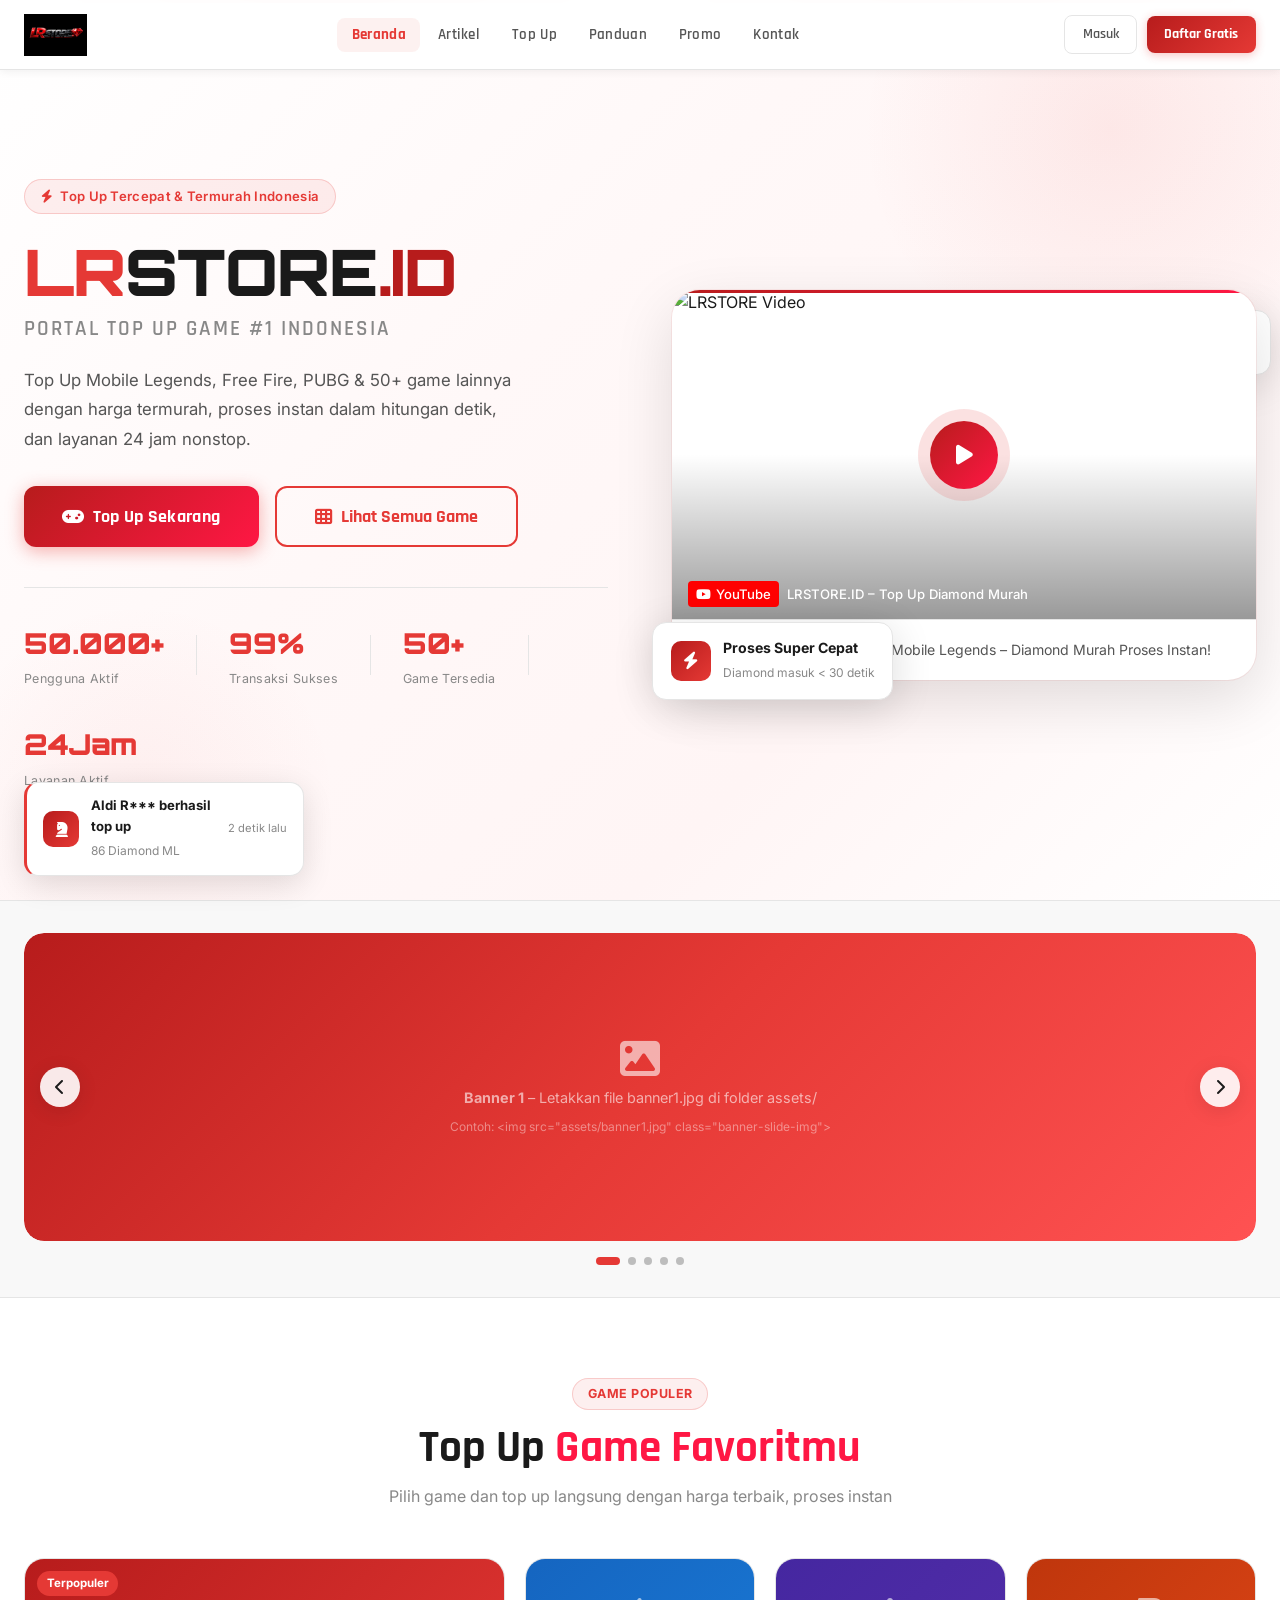
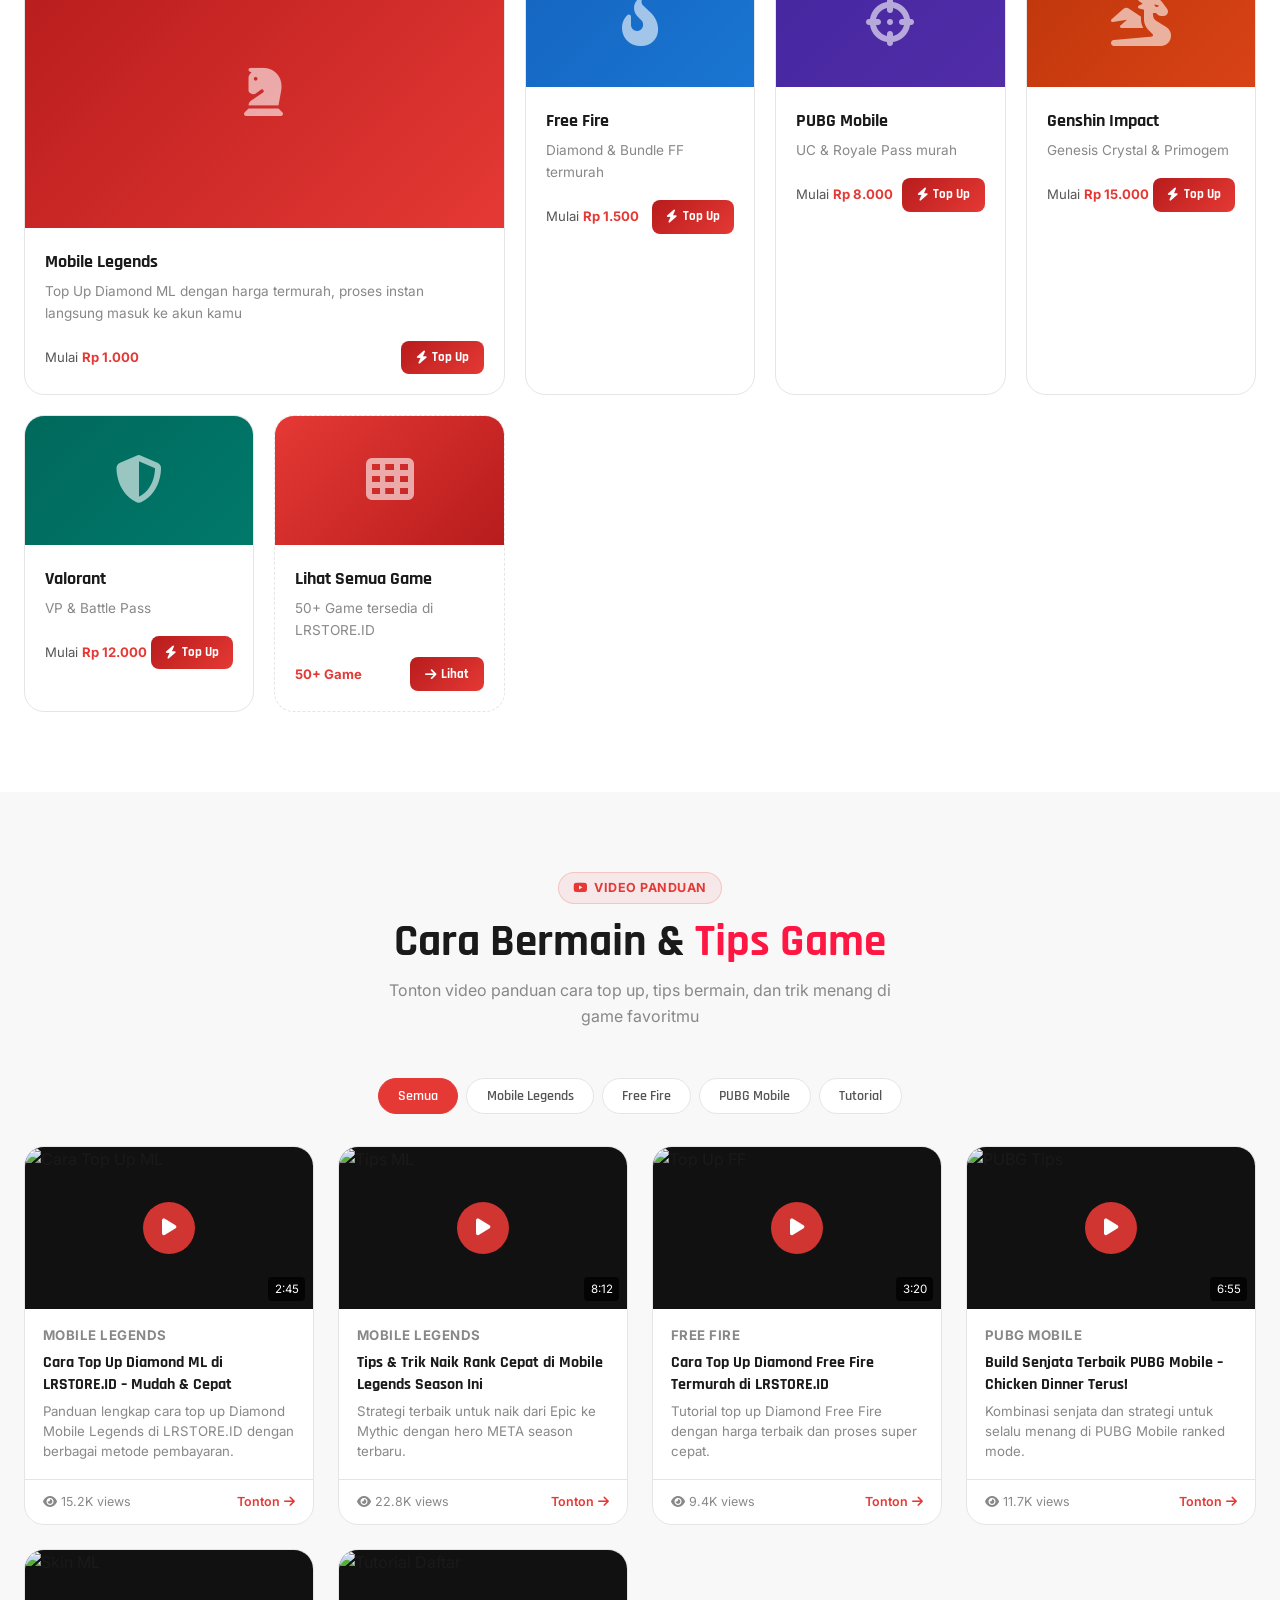
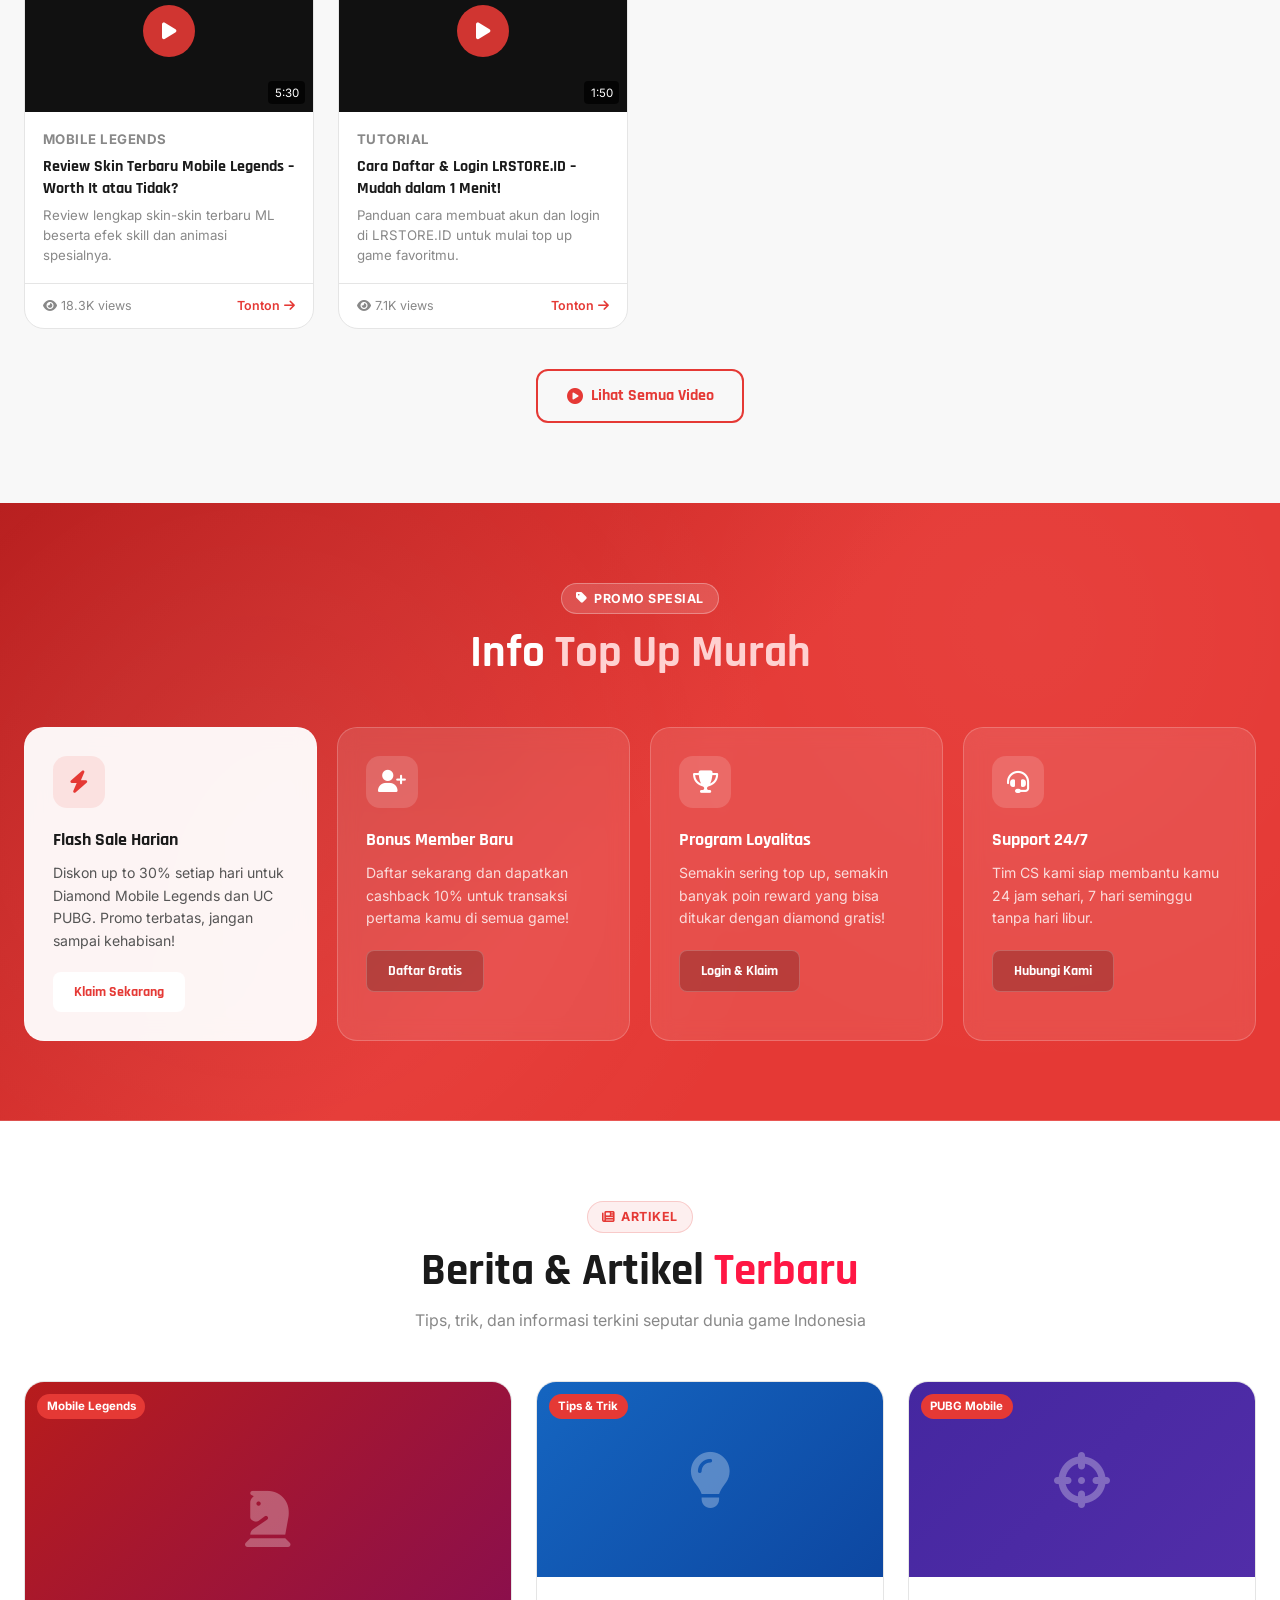
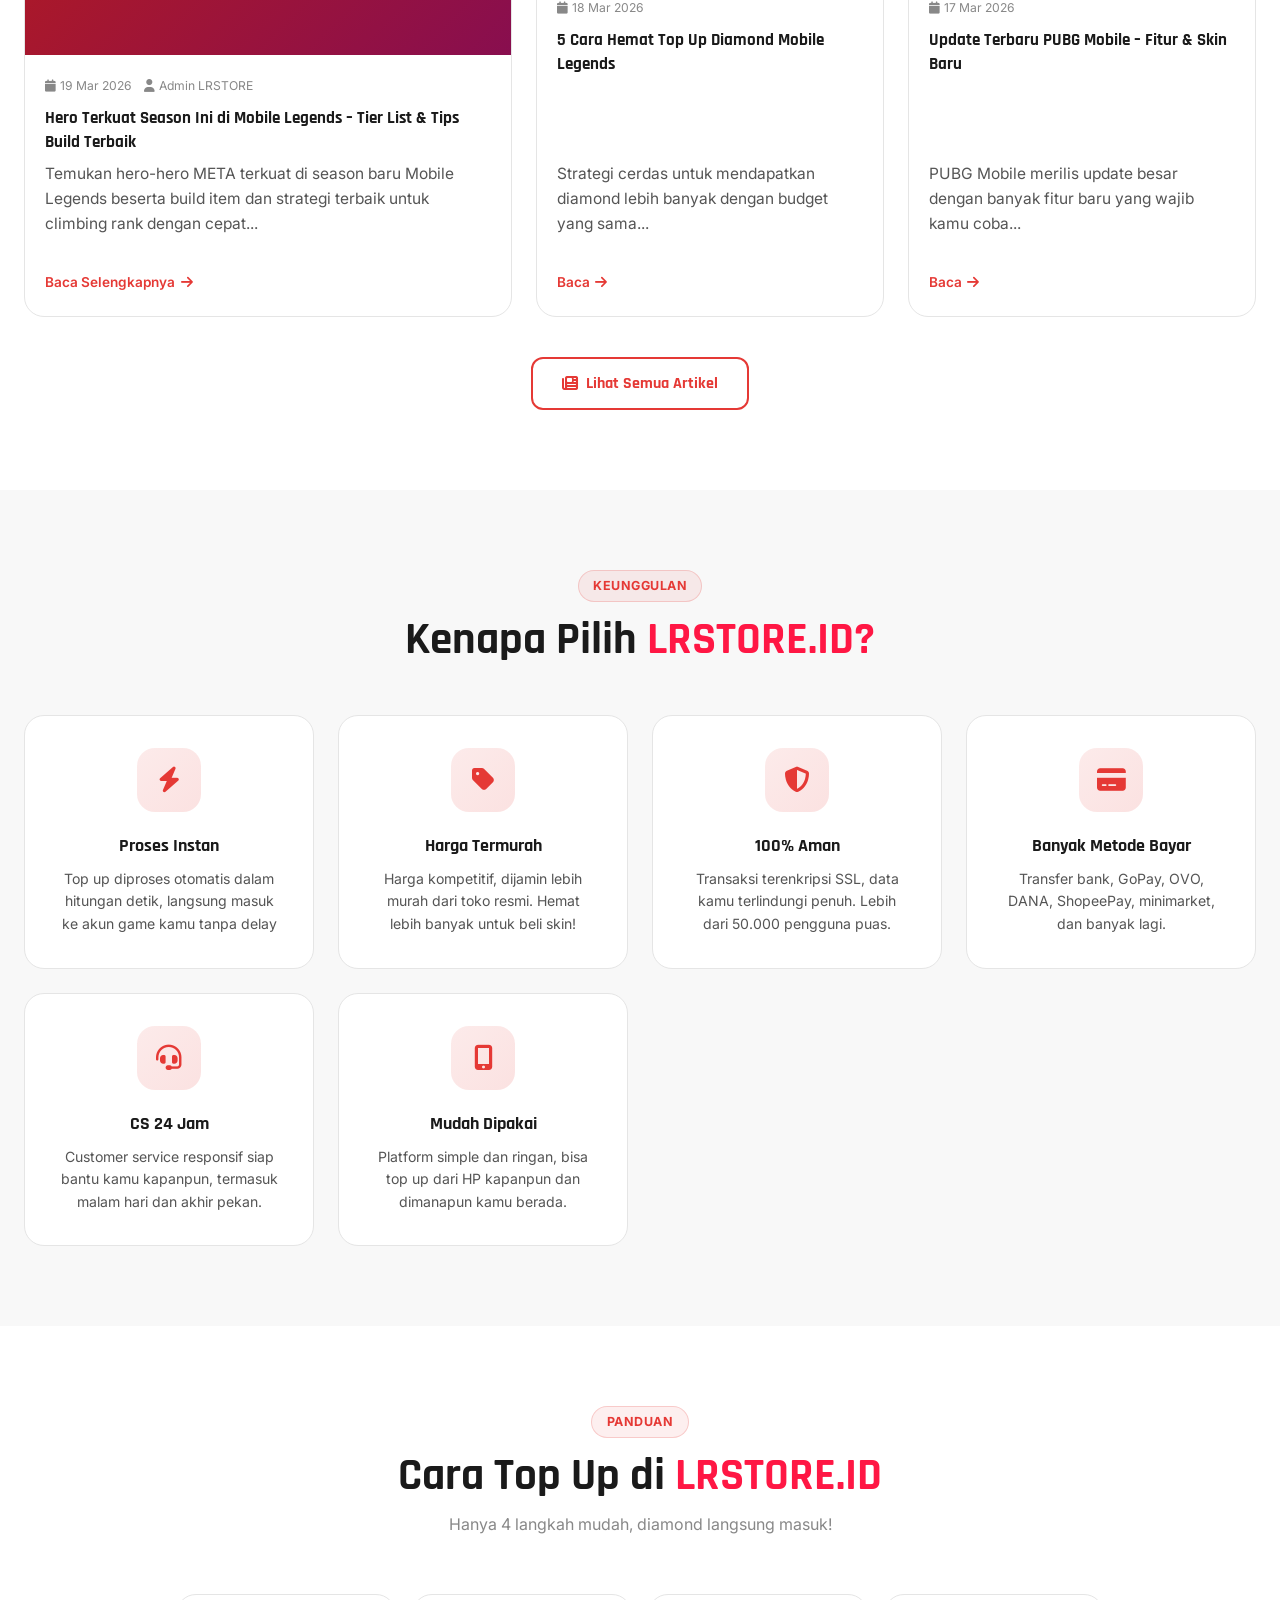
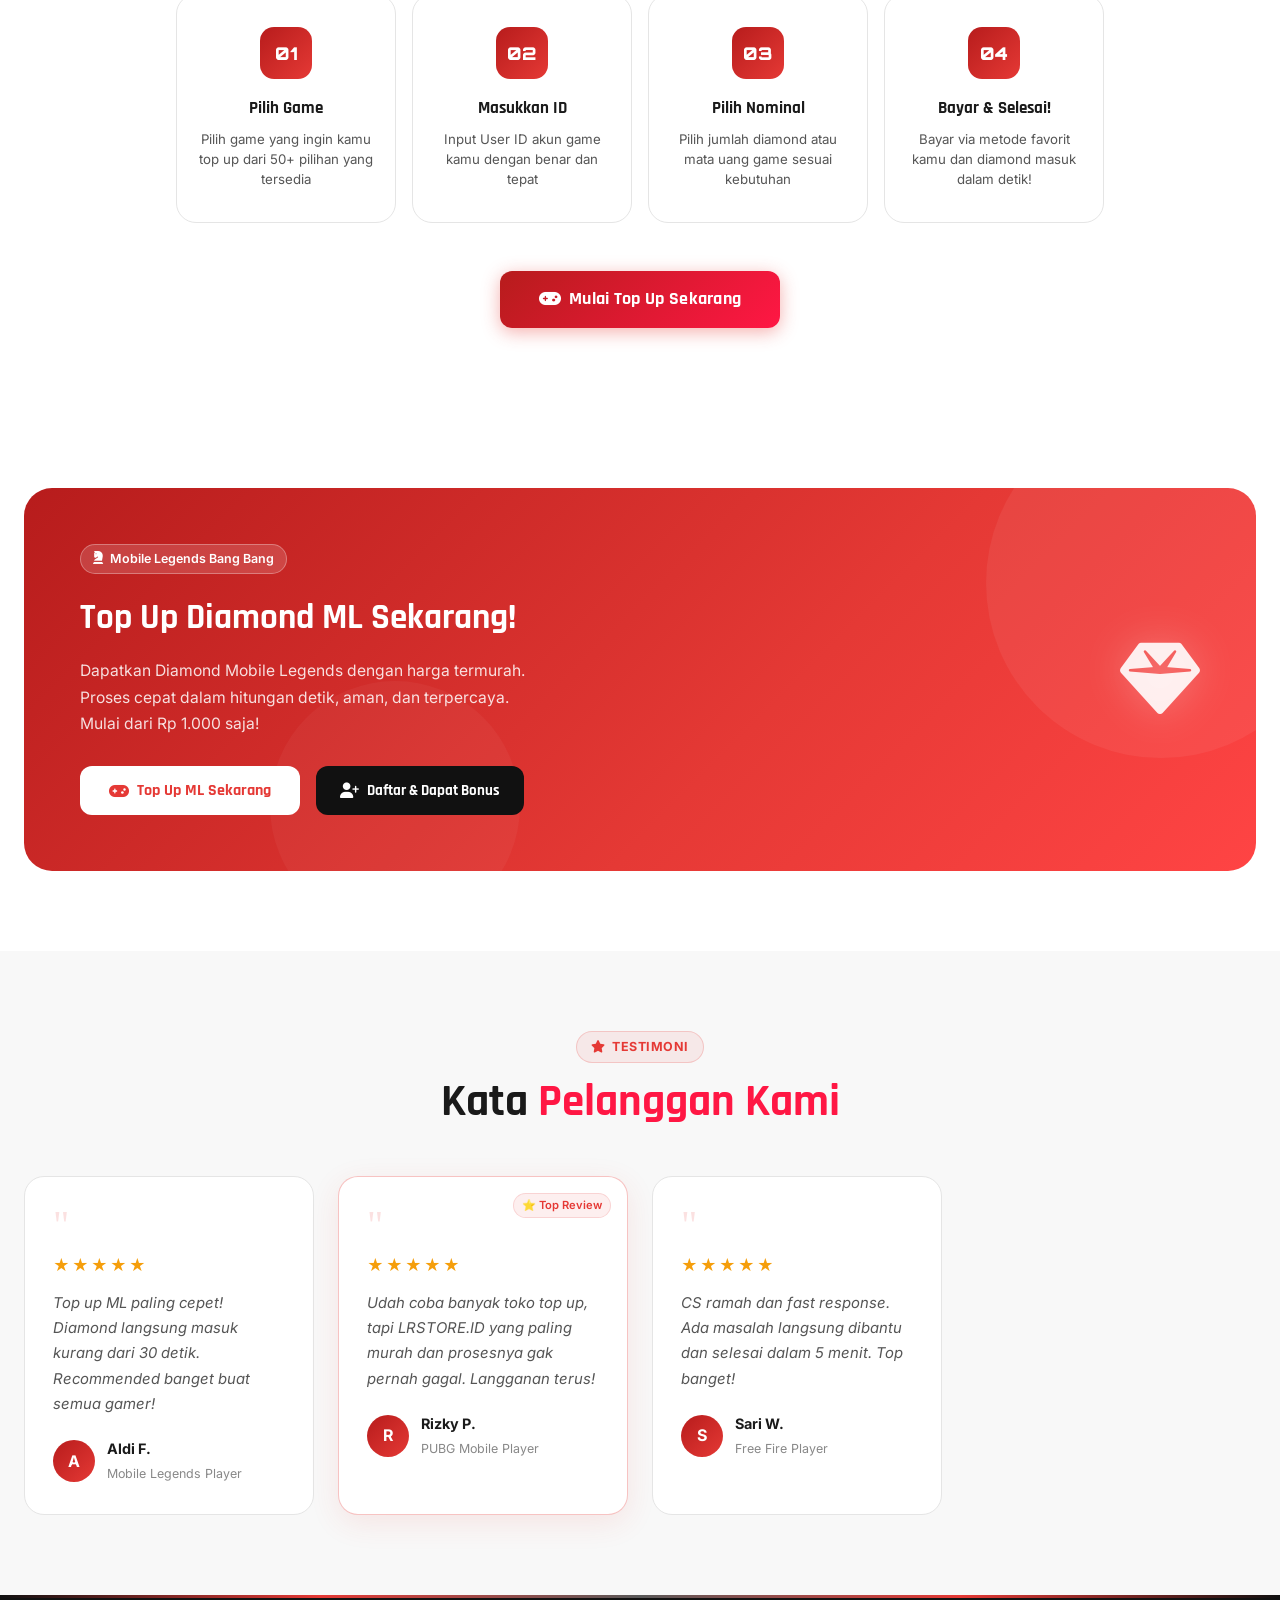
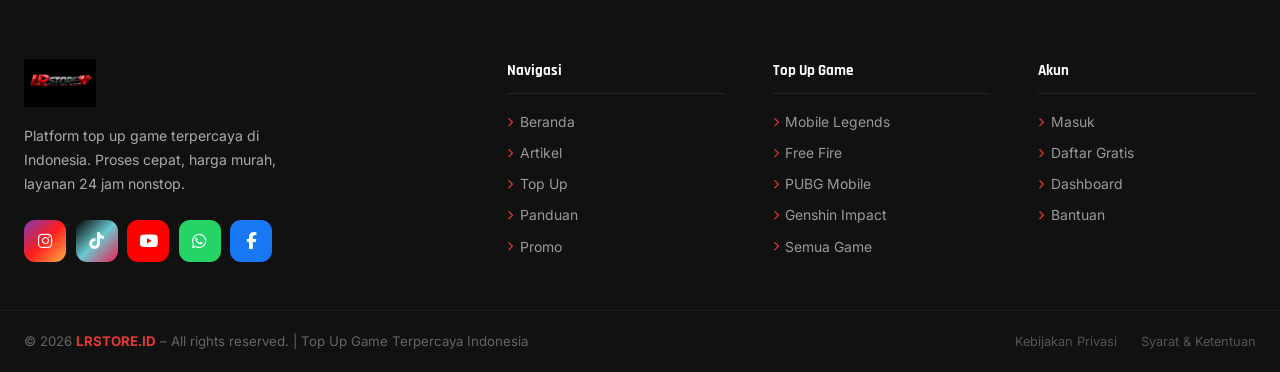
==== commit cc7d010e: "Update video thumbnail image source" ====
--- a/index.html
+++ b/index.html
@@ -90,7 +90,7 @@
     <div class="video-card">
       <div class="video-wrap">
         <div id="heroVideoThumb" onclick="playHeroVideo()" style="position:relative;width:100%;height:100%">
-          <img src="https://img.youtube.com/vi/fSYM86QaZZY/maxresdefault.jpg" alt="LRSTORE Video" style="width:100%;height:100%;object-fit:cover"/>
+          <img src="https://sleekshot.app/download/472rrzfkLInX" alt="LRSTORE Video" style="width:100%;height:100%;object-fit:cover"/>
           <div class="video-overlay"></div>
           <div class="play-btn"><i class="fas fa-play"></i></div>
           <div class="video-bottom-bar">
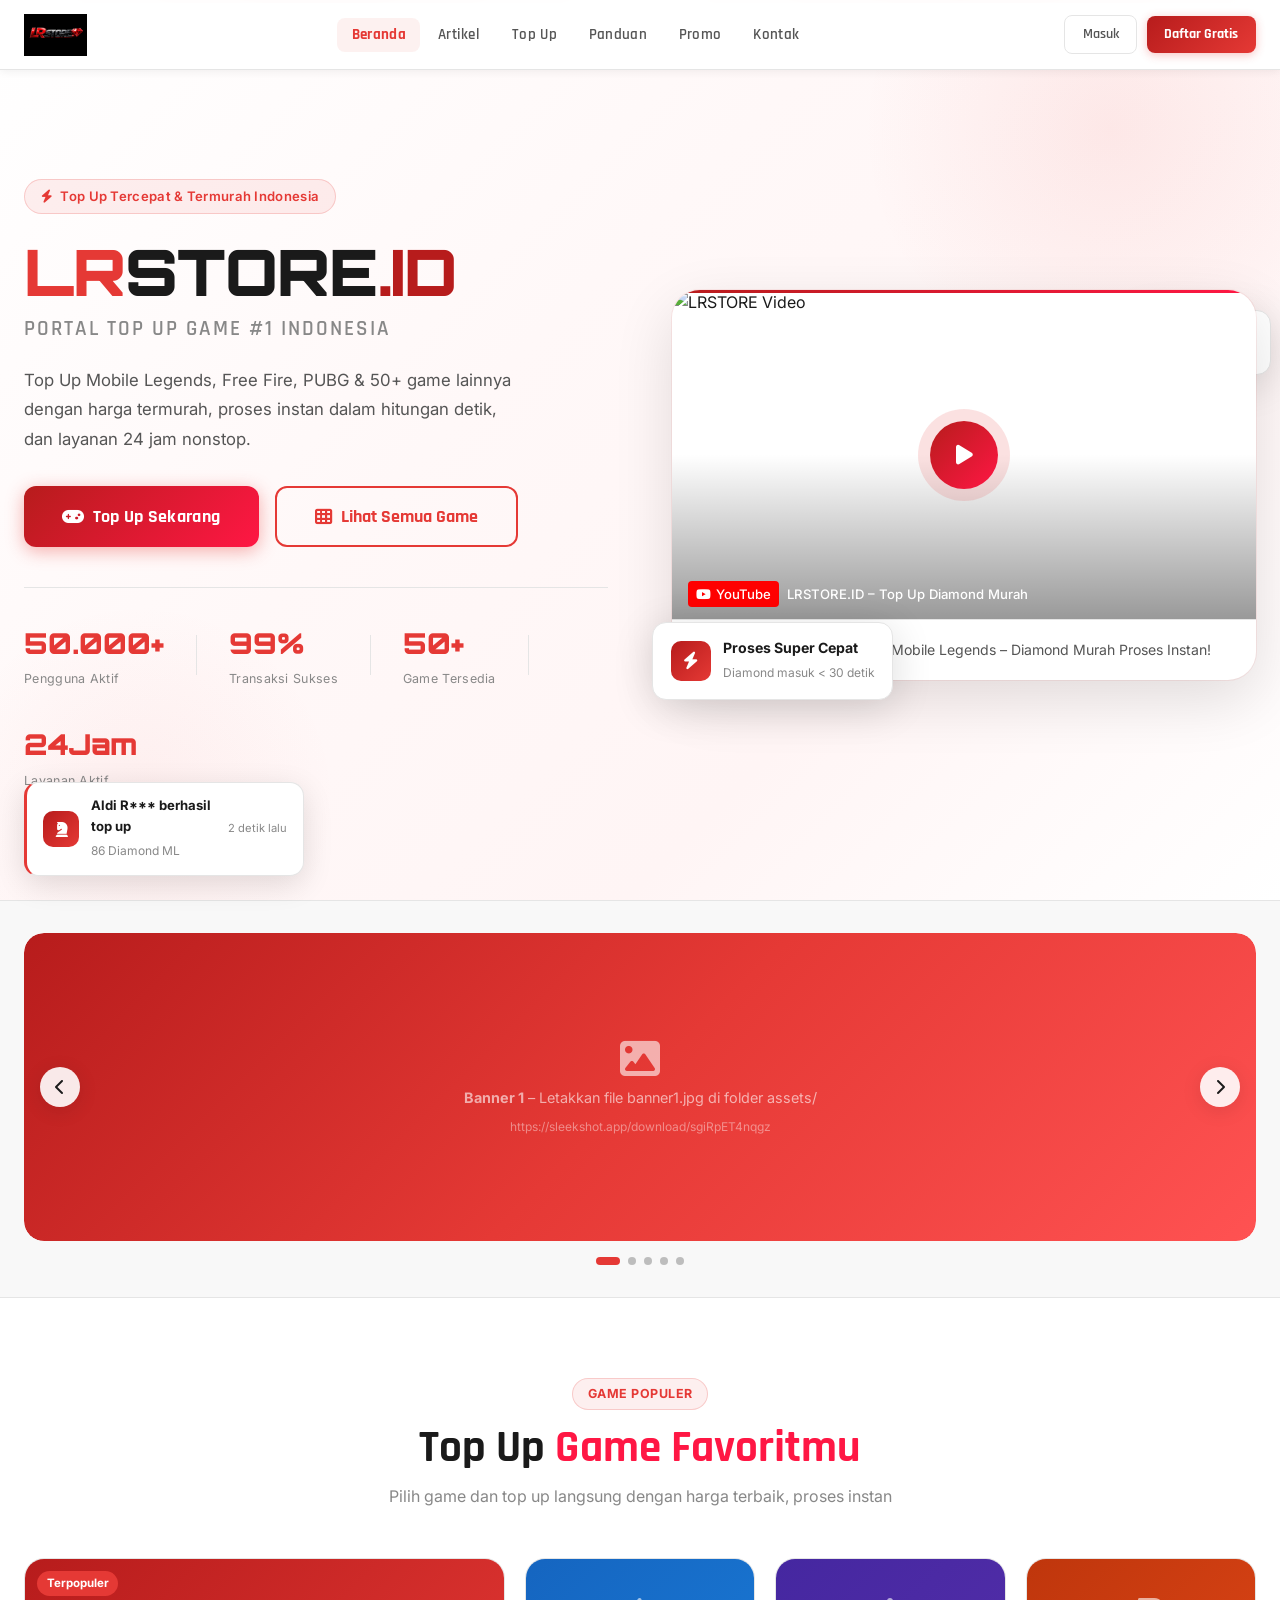
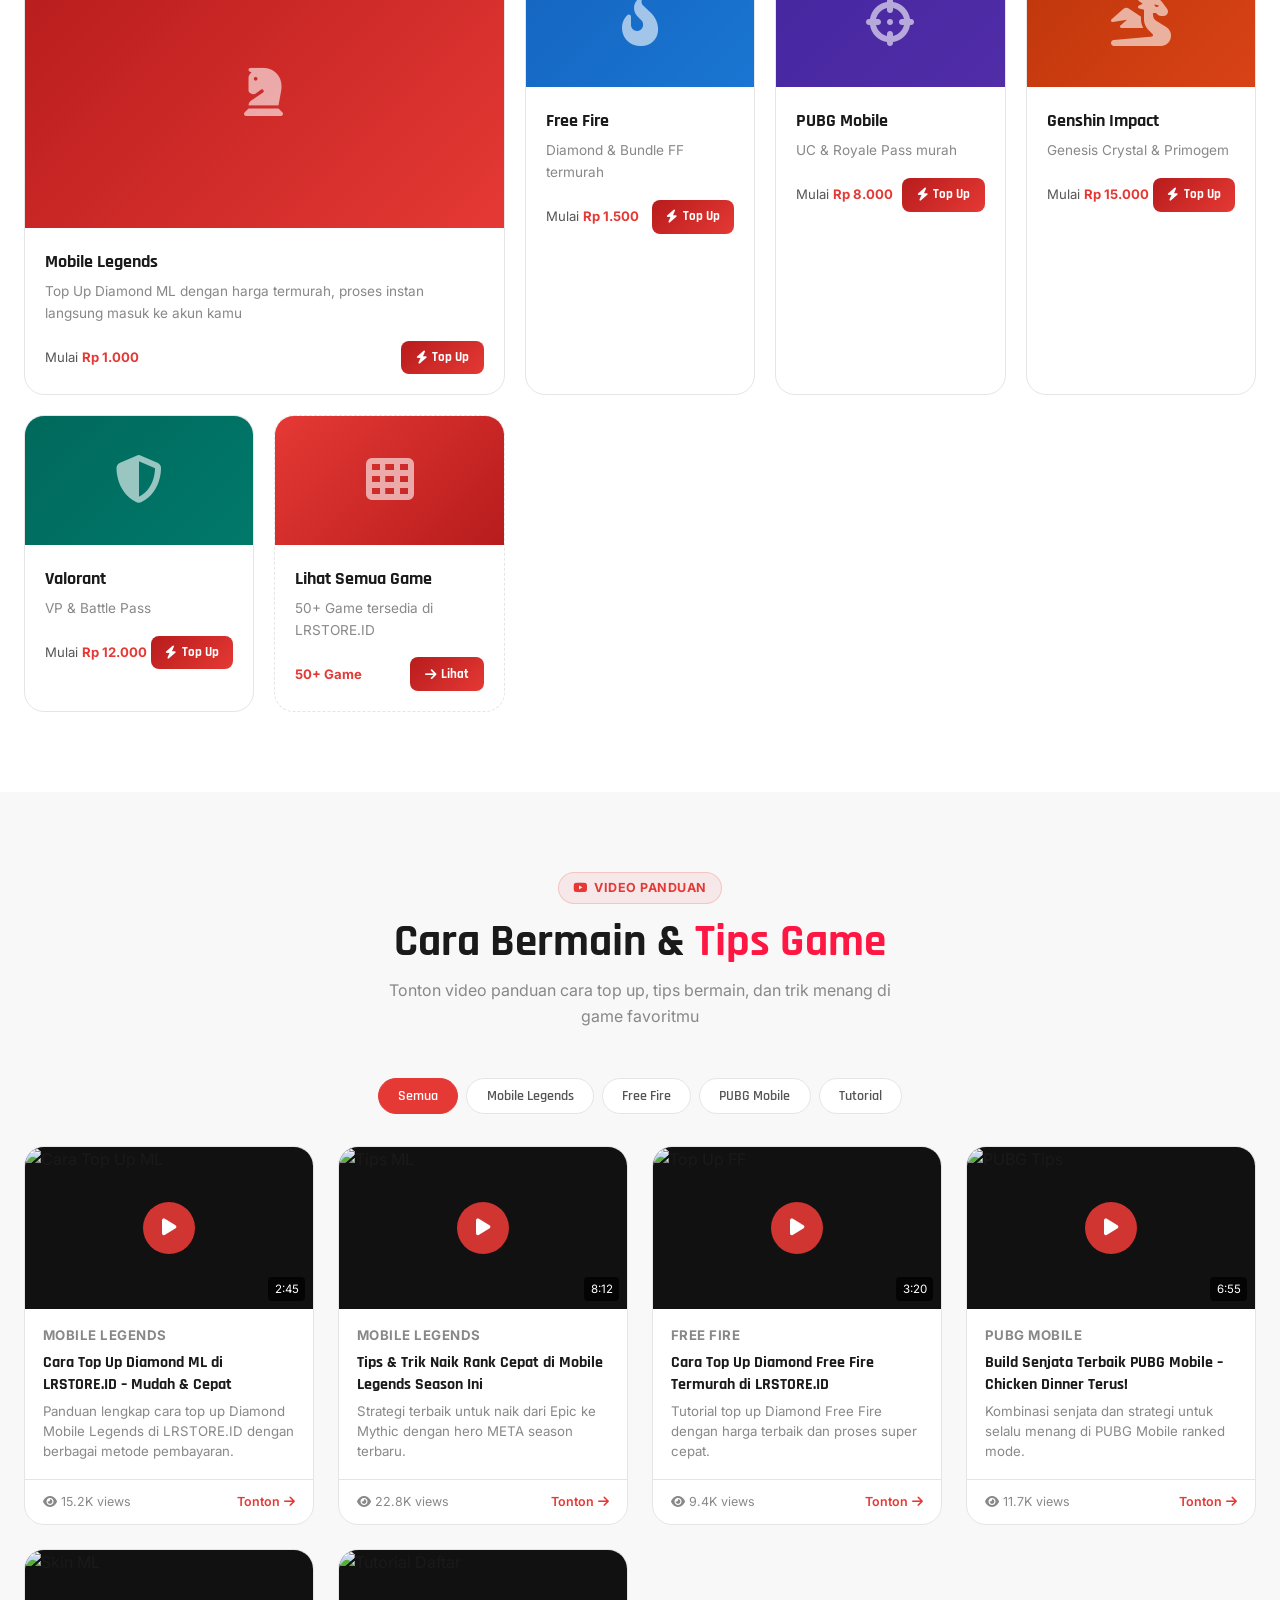
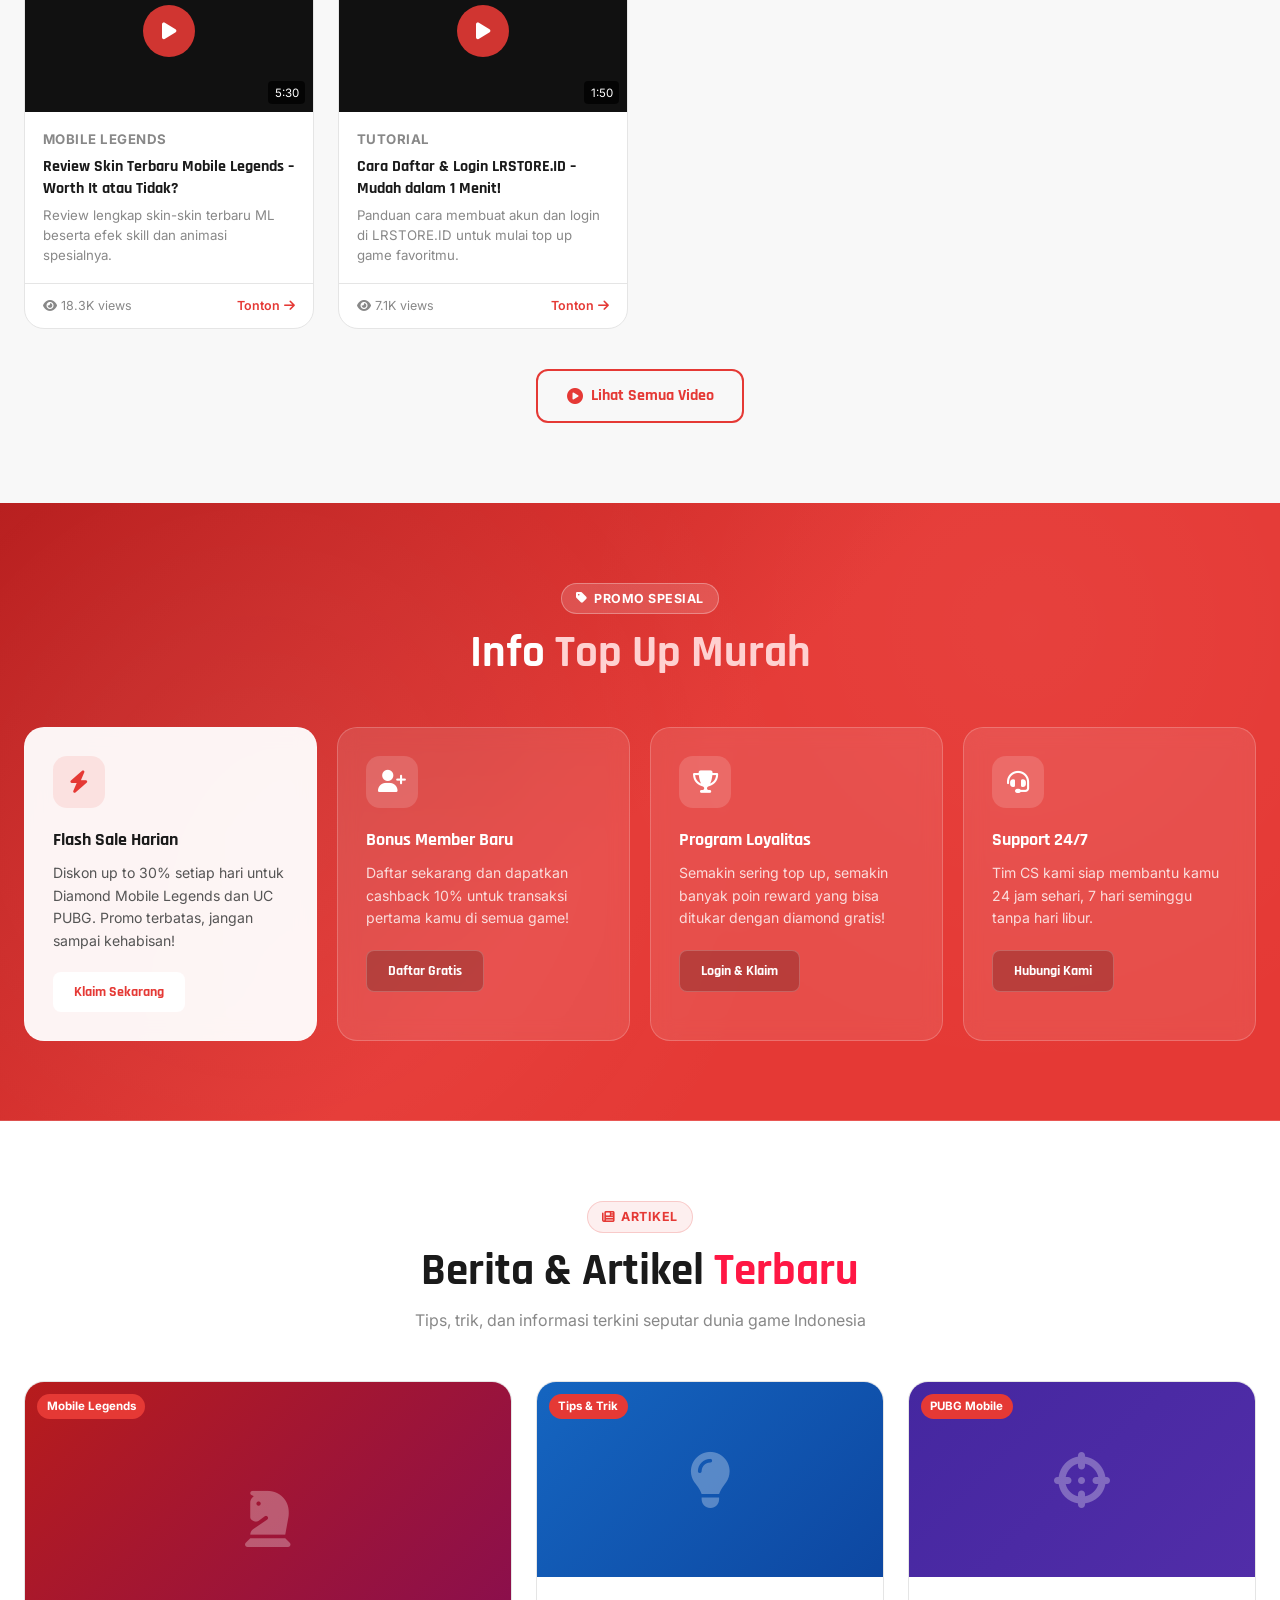
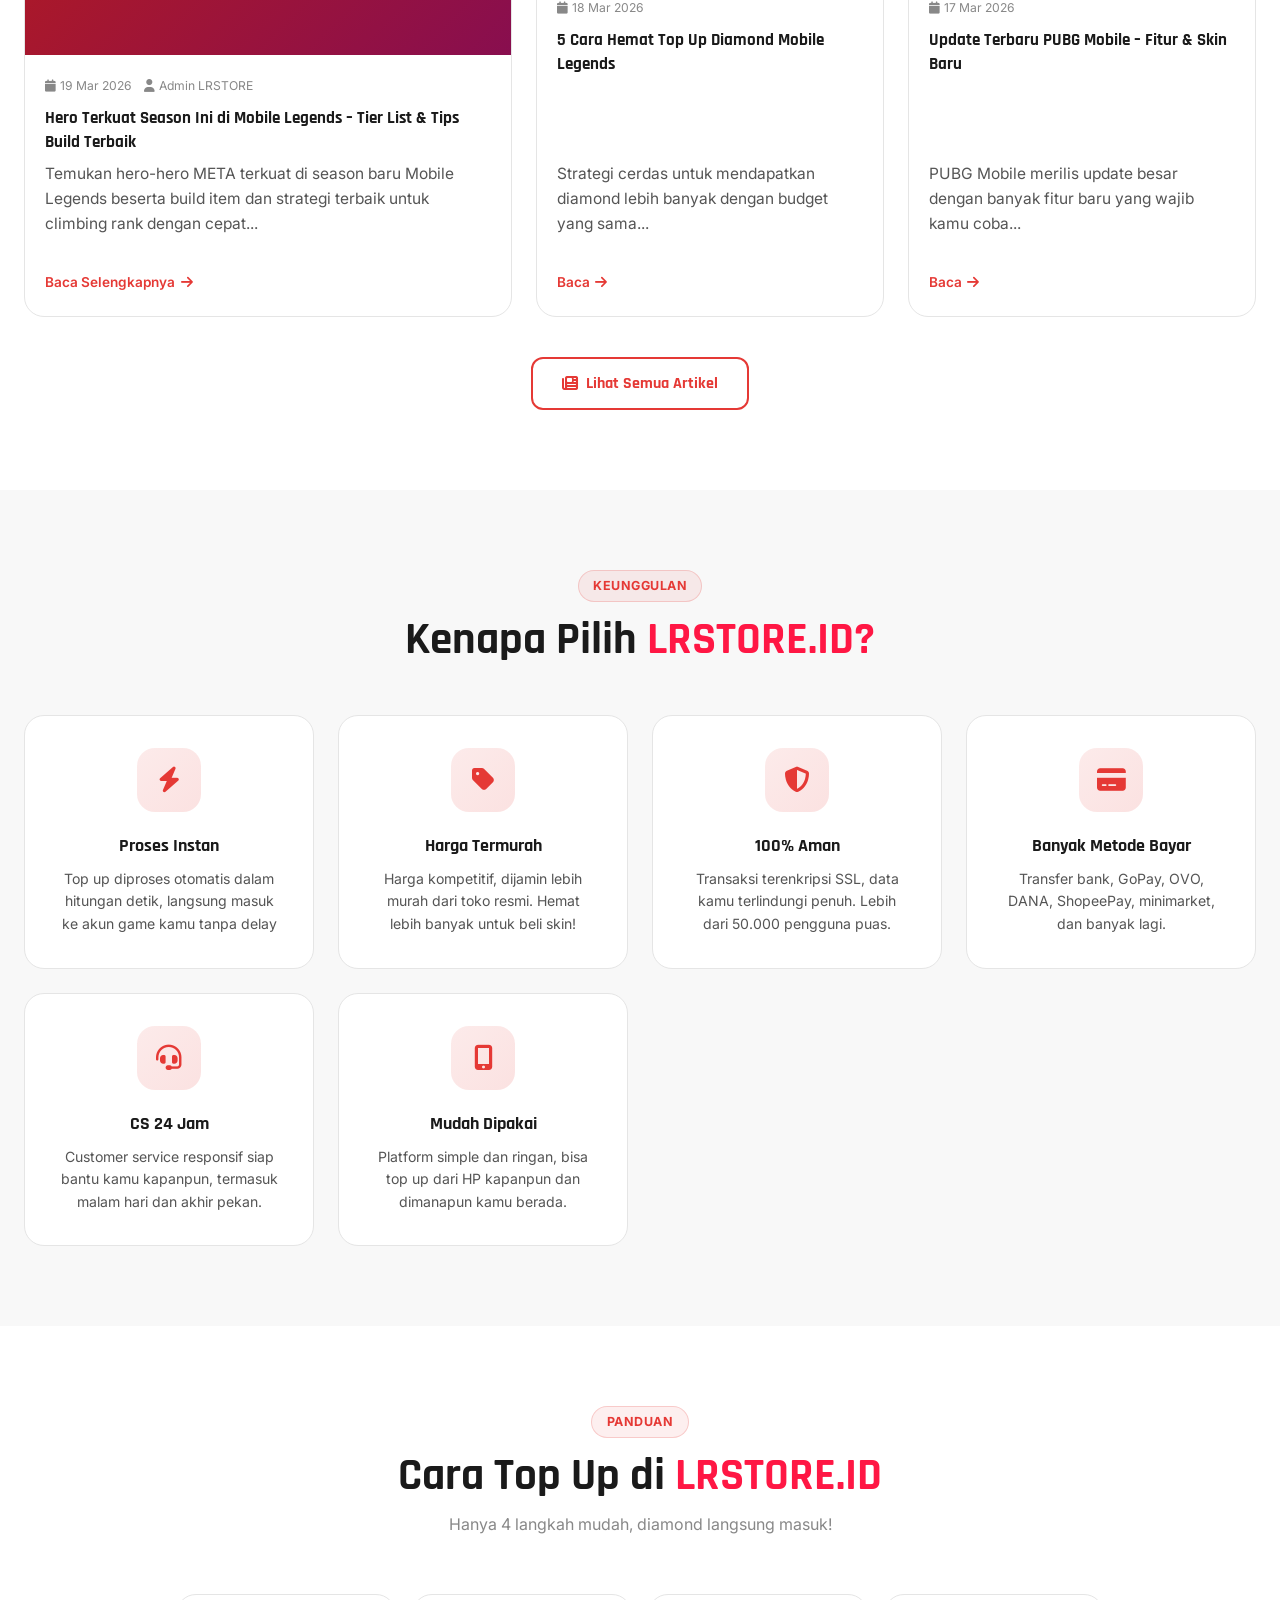
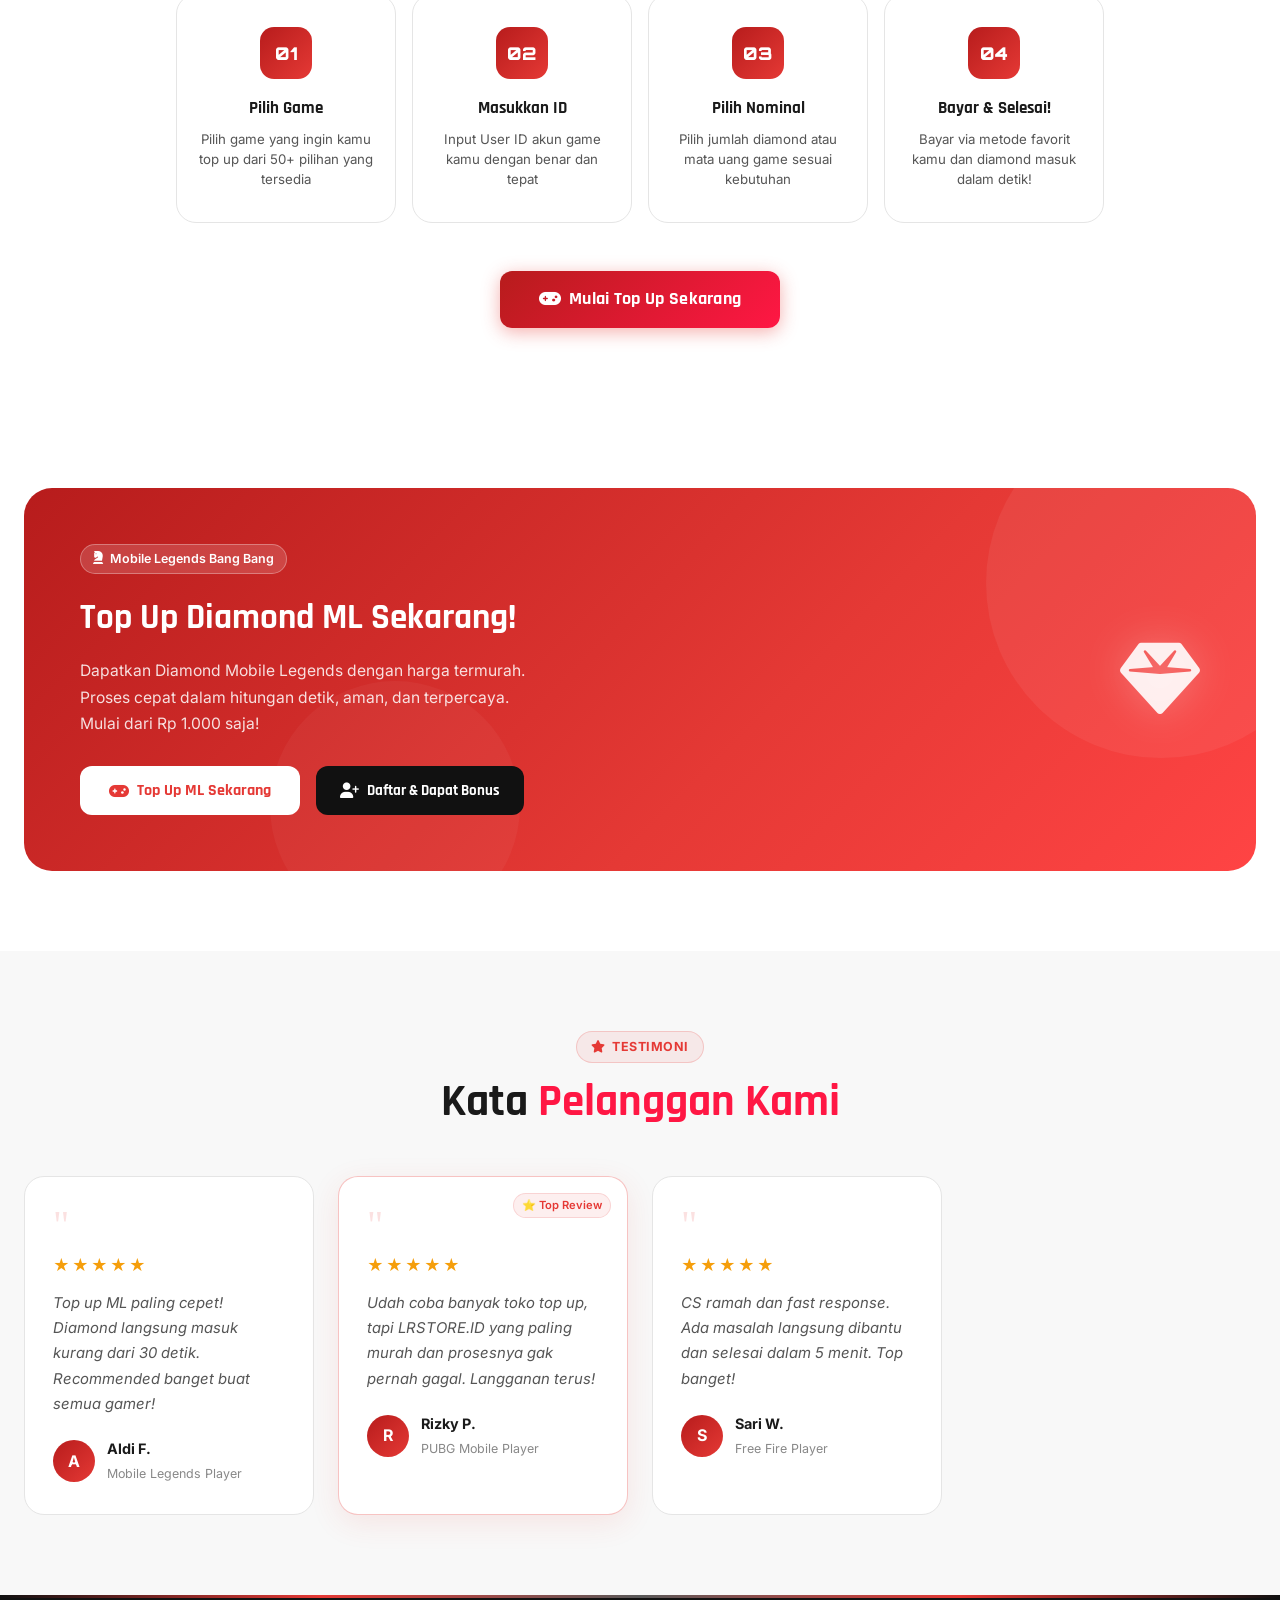
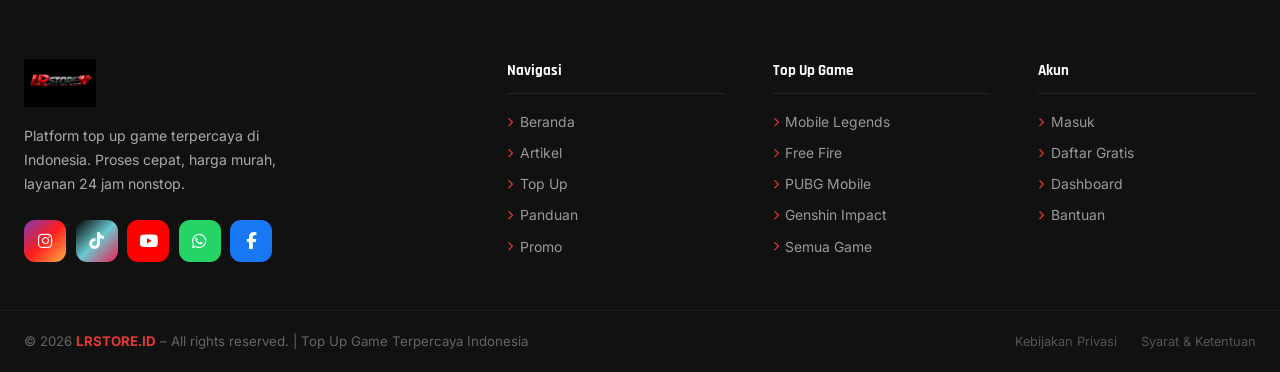
==== commit b1f72782: "Update banner placeholder link in index.html" ====
--- a/index.html
+++ b/index.html
@@ -122,7 +122,7 @@
         <div class="banner-placeholder">
           <i class="fas fa-image"></i>
           <p><strong>Banner 1</strong> – Letakkan file banner1.jpg di folder assets/</p>
-          <small>Contoh: &lt;img src="assets/banner1.jpg" class="banner-slide-img"&gt;</small>
+          <small>https://sleekshot.app/download/sgiRpET4nqgz</small>
         </div>
       </div>
       <div class="banner-slide" style="background:linear-gradient(135deg,#880e4f,#c2185b,#e91e63)">
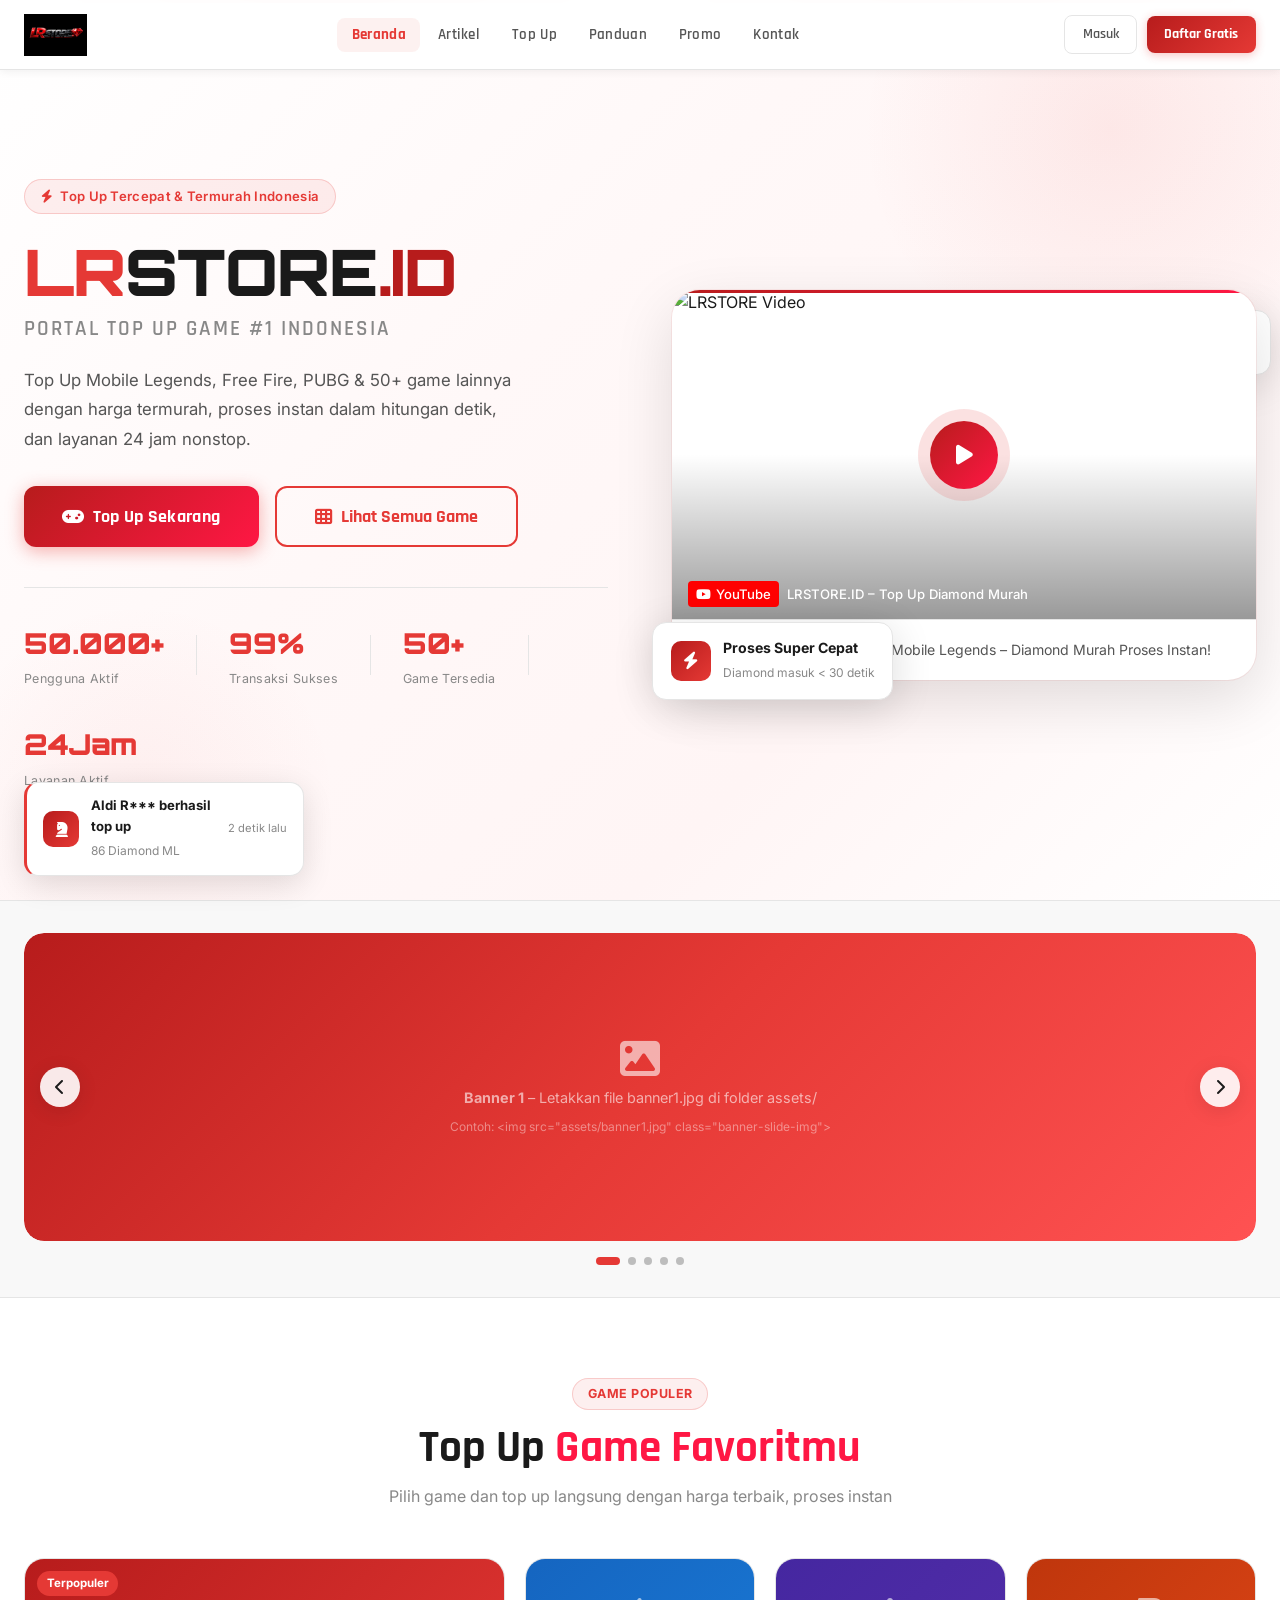
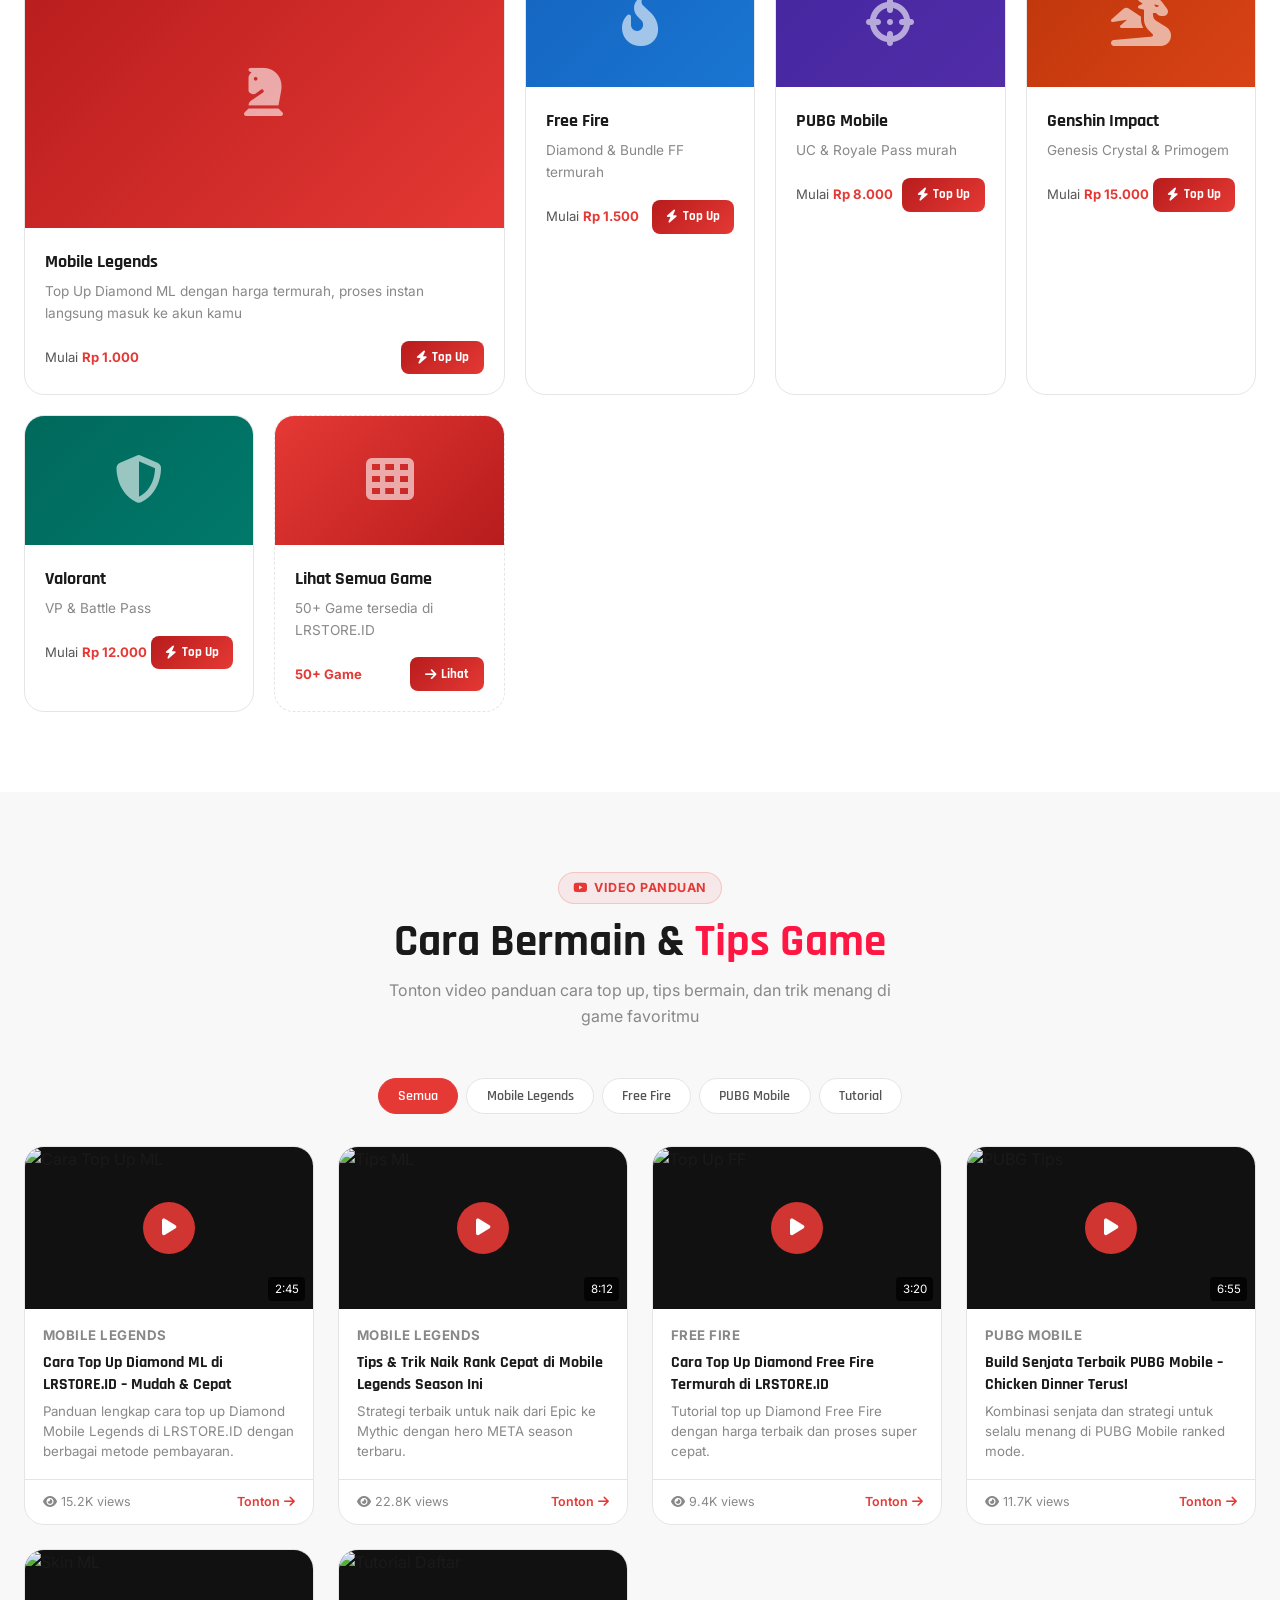
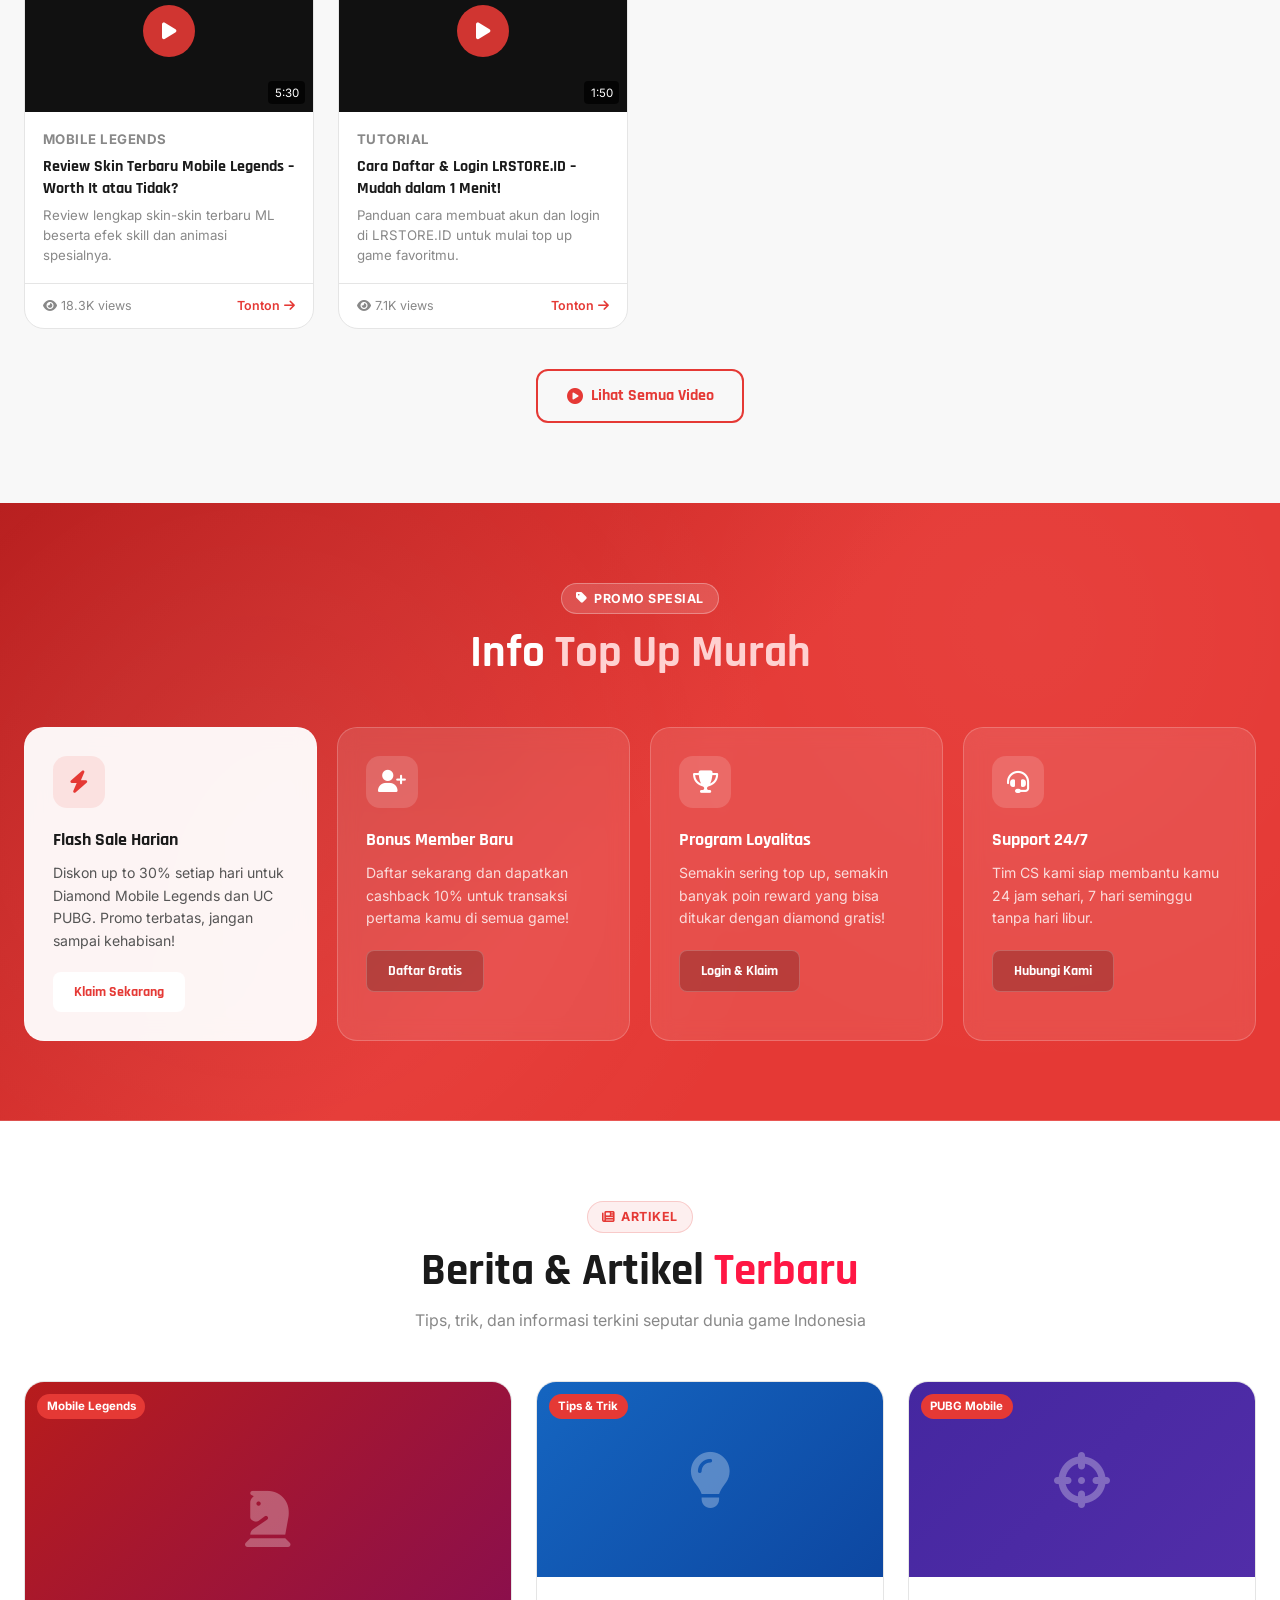
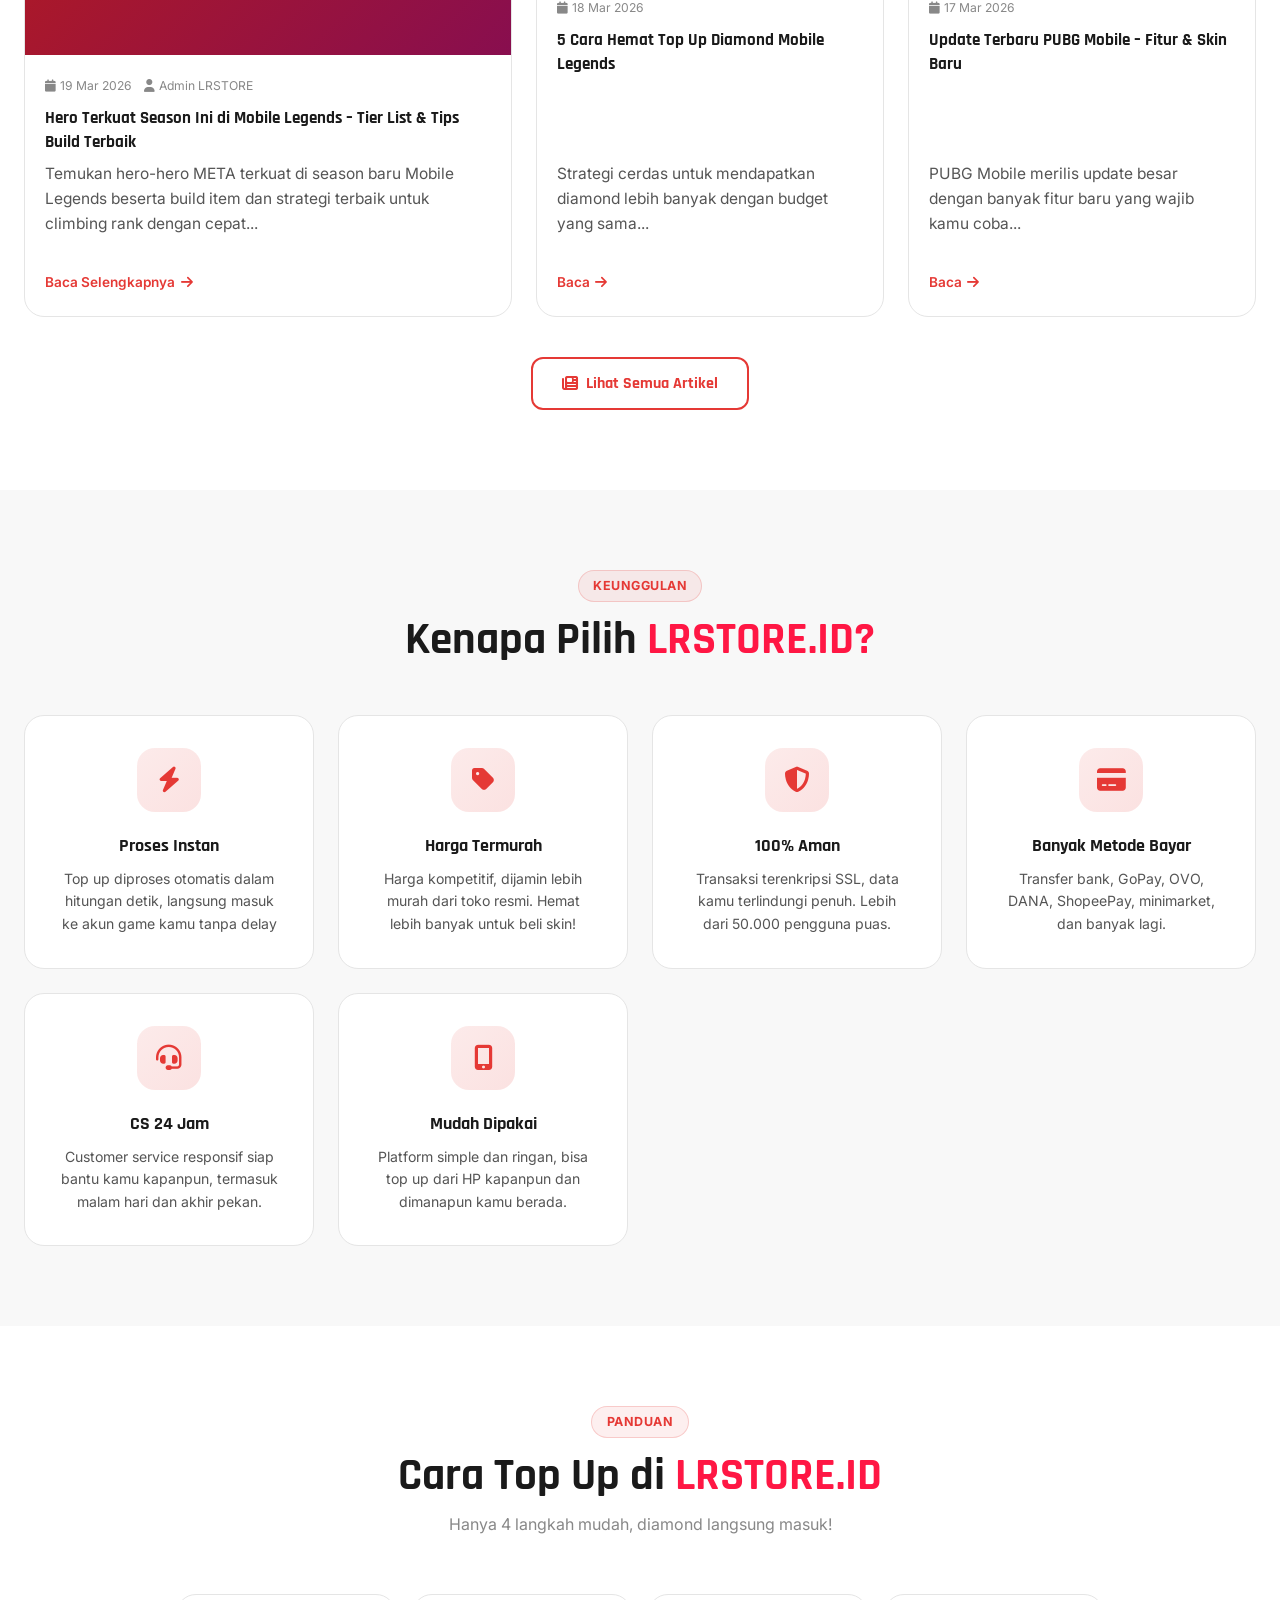
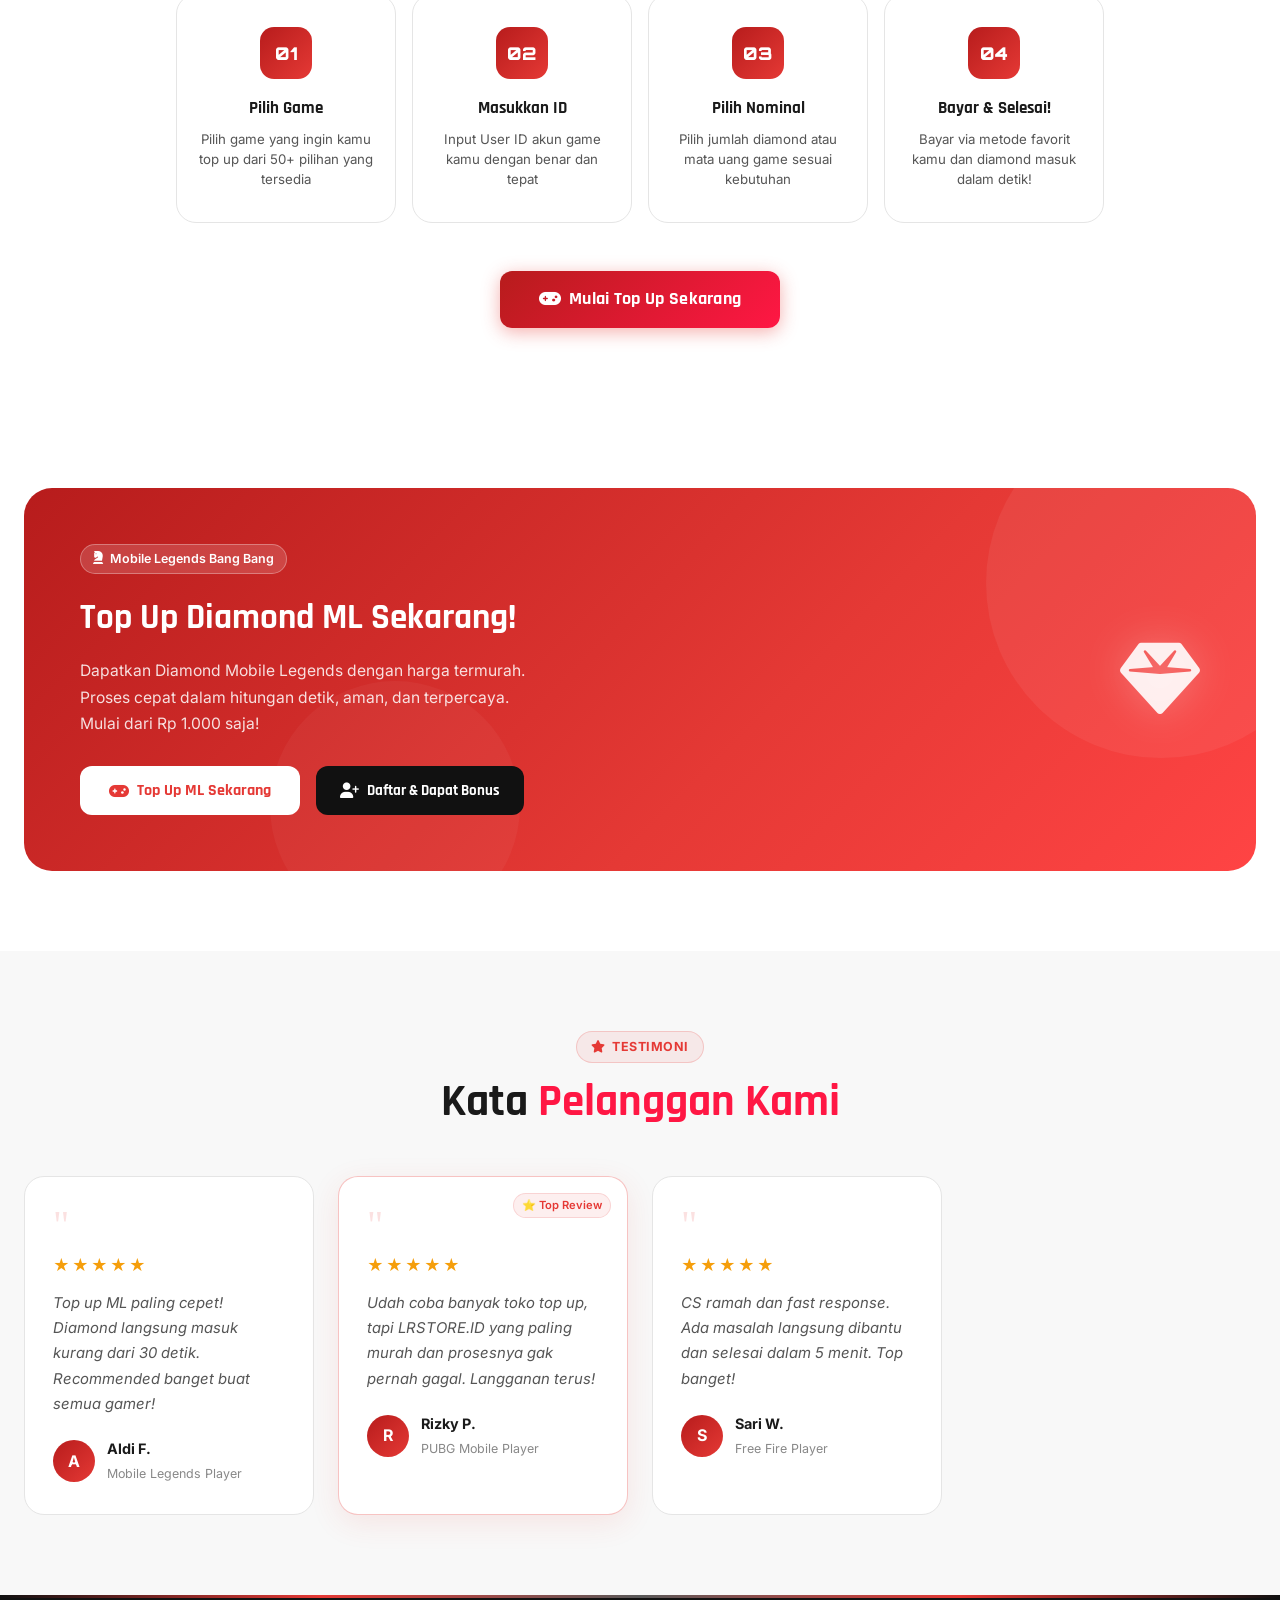
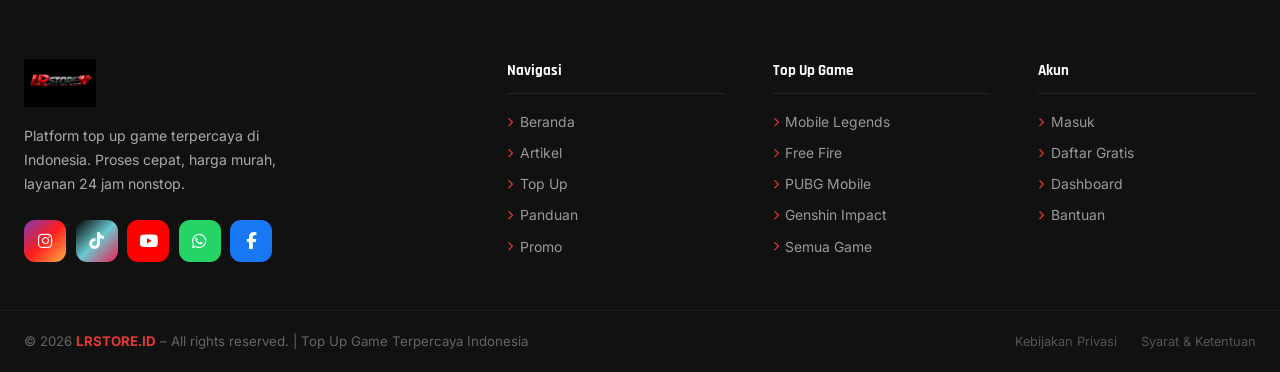
==== commit 3de07a3f: "Update banner placeholder with image example" ====
--- a/index.html
+++ b/index.html
@@ -122,7 +122,7 @@
         <div class="banner-placeholder">
           <i class="fas fa-image"></i>
           <p><strong>Banner 1</strong> – Letakkan file banner1.jpg di folder assets/</p>
-          <small>https://sleekshot.app/download/sgiRpET4nqgz</small>
+          <small>Contoh: &lt;img src="assets/banner1.jpg" class="banner-slide-img"&gt;</small>
         </div>
       </div>
       <div class="banner-slide" style="background:linear-gradient(135deg,#880e4f,#c2185b,#e91e63)">
